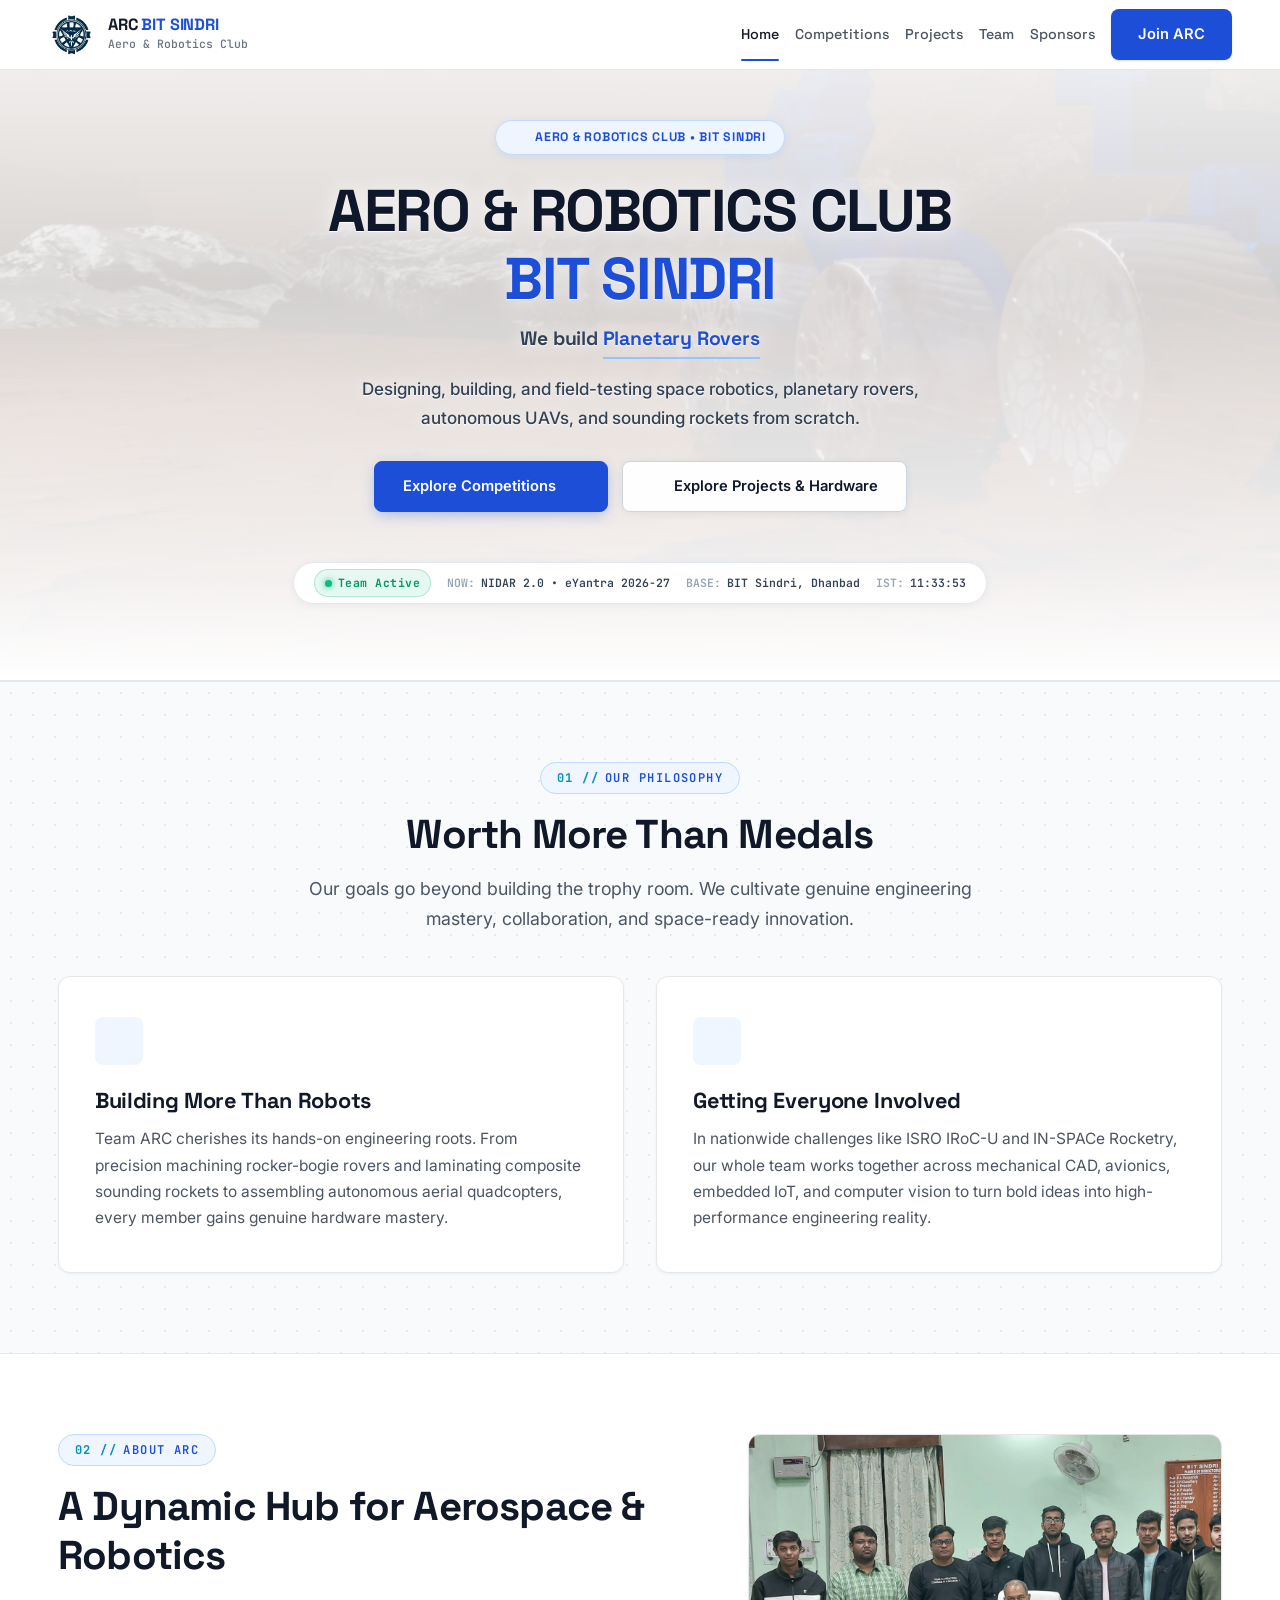
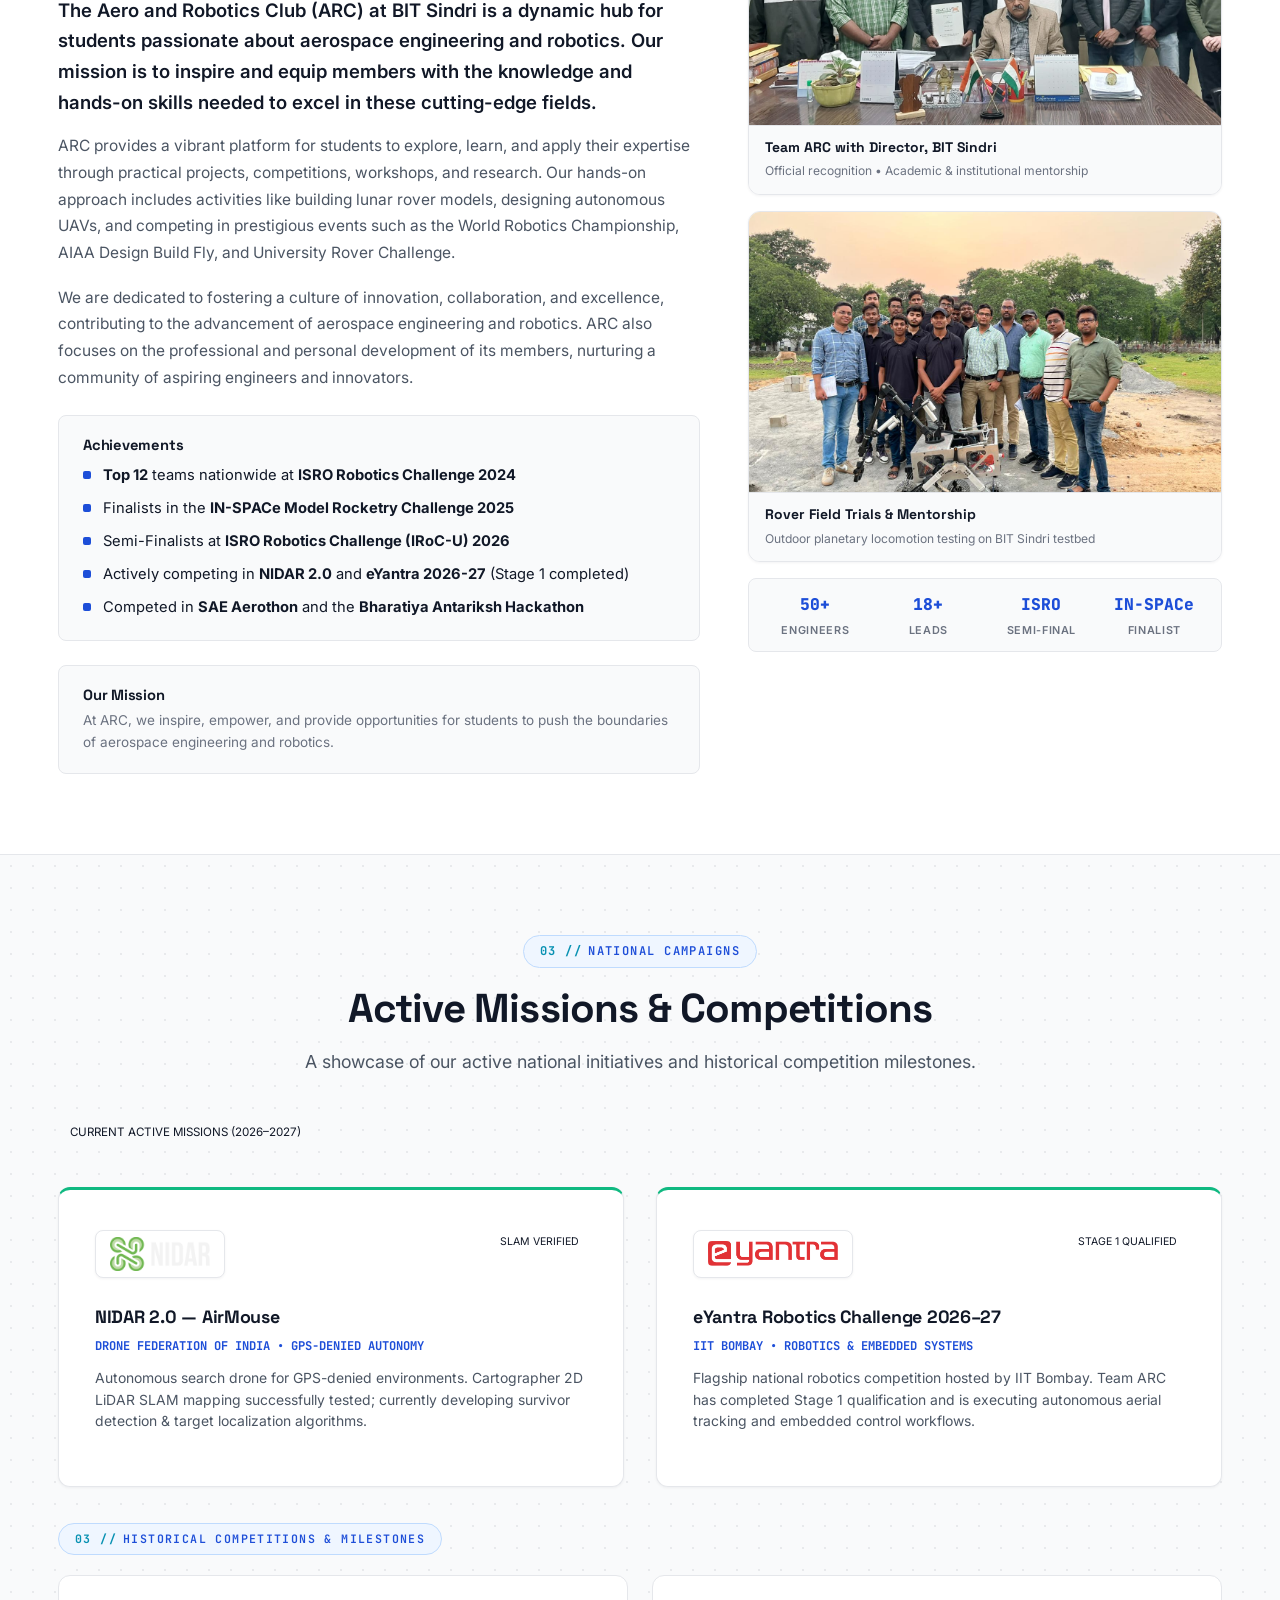
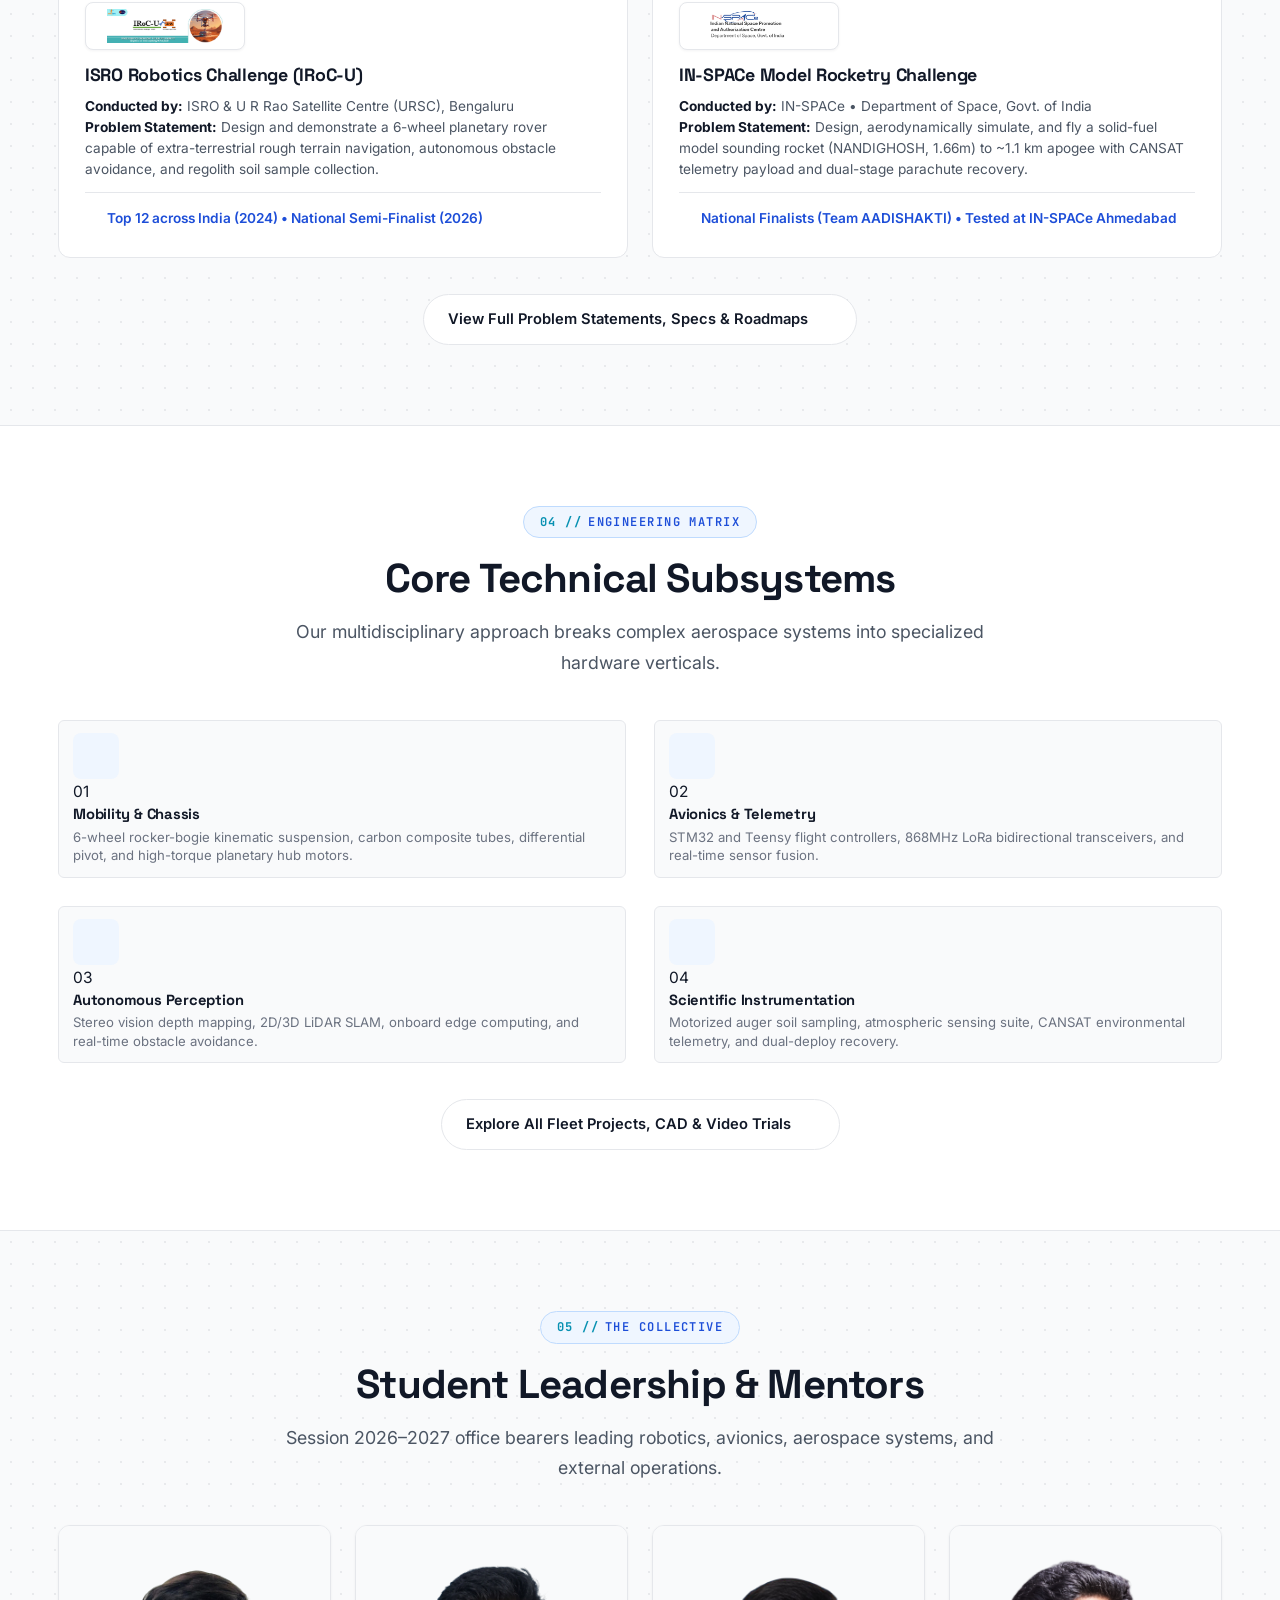
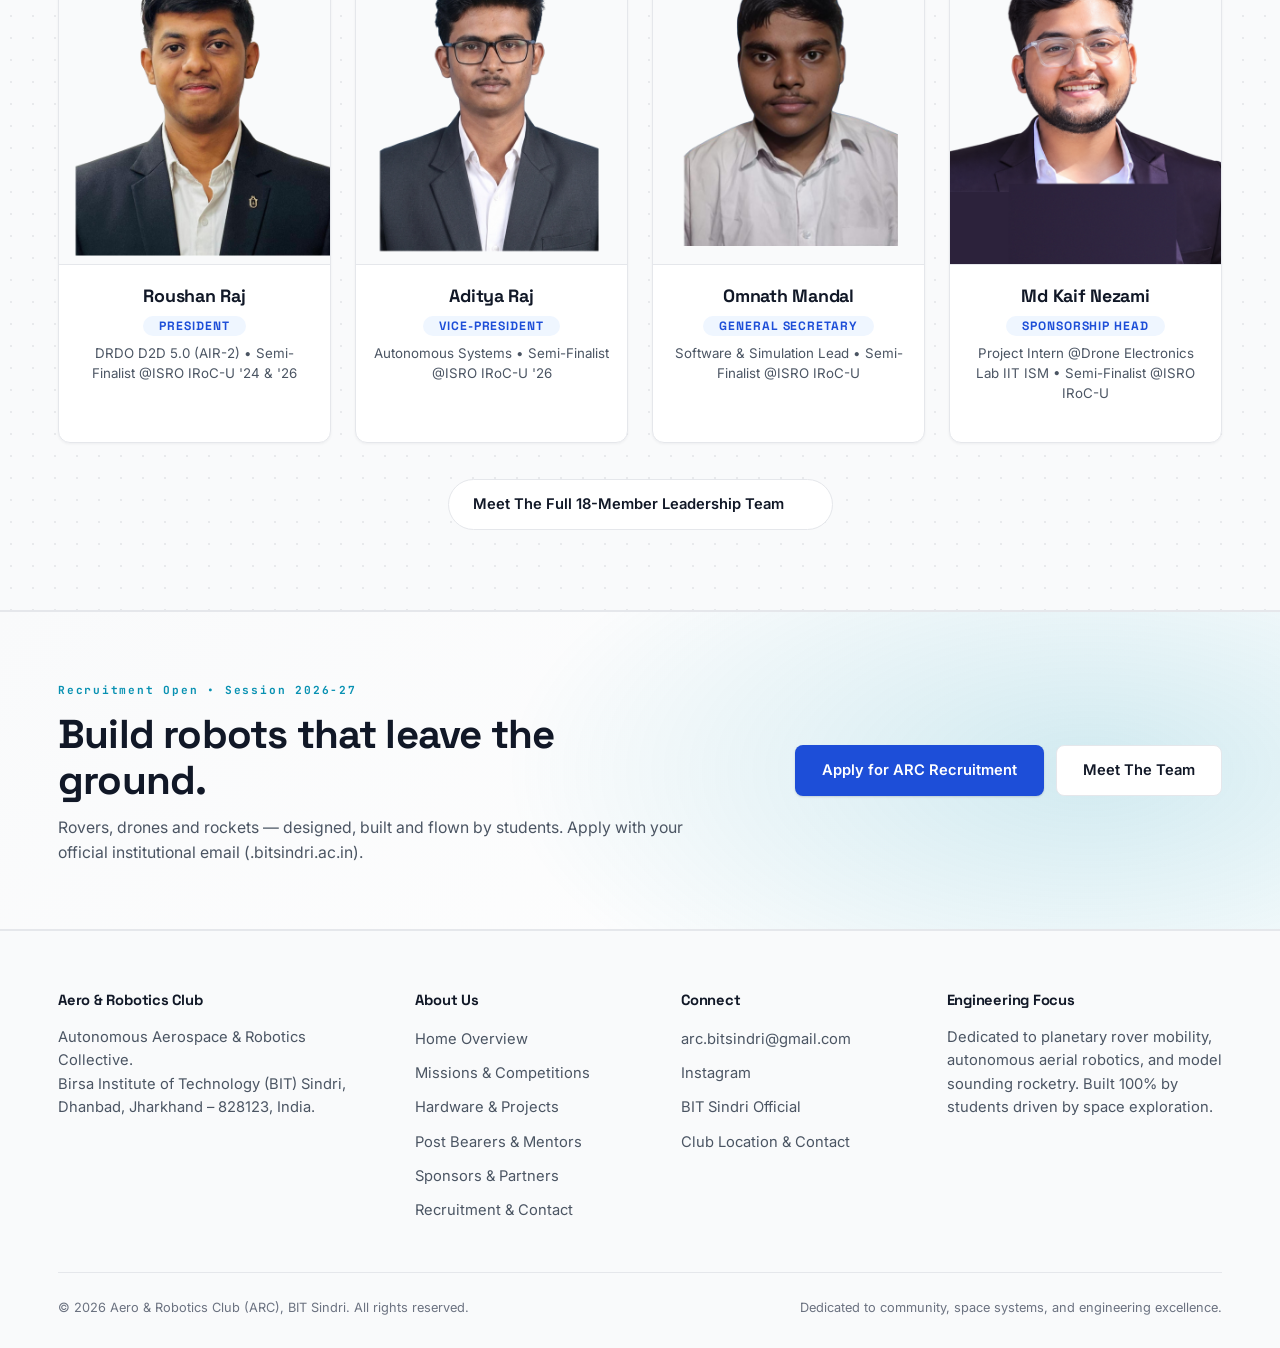
==== index.html @ 178fe857 "fix(theme): enforce clean light theme across all pages, remove dark mode switchers, and adapt hero v" ====
<!DOCTYPE html>
<html lang="en" data-theme="light">
<head>
  <meta charset="UTF-8">
  <meta name="viewport" content="width=device-width, initial-scale=1.0">
  <title>Aero &amp; Robotics Club | BIT Sindri</title>
  <meta name="description" content="Aero &amp; Robotics Club (ARC) is a student-driven engineering society at BIT Sindri dedicated to planetary robotics, aerospace systems, and autonomous flight.">

  <meta http-equiv="Cache-Control" content="no-cache, no-store, must-revalidate">
  <meta http-equiv="Pragma" content="no-cache">
  <meta http-equiv="Expires" content="0">

  <!-- Google Fonts -->
  <link rel="preconnect" href="https://fonts.googleapis.com">
  <link rel="preconnect" href="https://fonts.gstatic.com" crossorigin>
  <link href="https://fonts.googleapis.com/css2?family=Inter:wght@400;500;600;700&family=JetBrains+Mono:wght@500;700&family=Space+Grotesk:wght@500;600;700&display=swap" rel="stylesheet">

  <!-- Lucide Icons -->
  <script src="https://unpkg.com/lucide@0.468.0/dist/umd/lucide.min.js" defer></script>

  <!-- Master Stylesheet with cache bust -->
  <link rel="stylesheet" href="css/style.css?v=43">
</head>
<body>
  <!-- ======================================================================
       NAVBAR (Clean Single Logo Brand - aerorobotics.club style)
       ====================================================================== -->
  <nav class="navbar" id="navbar">
    <div class="container">
      <a href="index.html" class="brand-link">
        <img src="assets/images/arc_logo.png" alt="ARC Logo" class="brand-logo">
        <div class="brand-text">
          <span class="brand-name">ARC <span>BIT SINDRI</span></span>
          <span class="brand-tag">Aero &amp; Robotics Club</span>
        </div>
      </a>

      <div class="nav-right-actions">
        <div class="nav-links">
          <a href="index.html" class="nav-link active">Home</a>
          <a href="competitions.html" class="nav-link">Competitions</a>
          <a href="projects.html" class="nav-link">Projects</a>
          <a href="team.html" class="nav-link">Team</a>
          <a href="sponsors.html" class="nav-link">Sponsors</a>
          <a href="join.html" class="btn btn-primary btn-sm">Join ARC</a>
        </div>

        <button class="nav-toggle" aria-label="Toggle menu">
          <span></span>
          <span></span>
          <span></span>
        </button>
      </div>
    </div>
  </nav>
<header class="hero" id="home">
    <video class="hero-video" autoplay muted loop playsinline preload="metadata" poster="assets/videos/poster_iroc_sim.jpg" aria-hidden="true">
      <source src="assets/videos/iroc_2026_rover_sim.mp4" type="video/mp4">
    </video>
    <div class="container">
      <div class="hero-content">
        <div class="hero-pill">
          <i data-lucide="sparkles" style="width:13px;height:13px;"></i>
          Aero &amp; Robotics Club &bull; BIT Sindri
        </div>

        <h1 class="hero-title">
          AERO &amp; ROBOTICS CLUB <span class="hero-accent">BIT SINDRI</span>
        </h1>

        <div class="hero-rotator" aria-live="off">
          We build <span class="rotator-word" id="rotatorWord">Planetary Rovers</span>
        </div>

        <p class="hero-subtitle">
          Designing, building, and field-testing space robotics, planetary rovers, autonomous UAVs, and sounding rockets from scratch.
        </p>

        <div class="hero-actions">
          <a href="competitions.html" class="btn btn-primary">
            Explore Competitions
            <i data-lucide="arrow-right" style="width:15px;height:15px;"></i>
          </a>
          <a href="projects.html" class="btn btn-secondary">
            <i data-lucide="cpu" style="width:15px;height:15px;"></i>
            Explore Projects &amp; Hardware
          </a>
        </div>

        <!-- Live Mission Telemetry Bar (JPL / ISRO Ground Control style) -->
        <div class="telemetry-bar">
          <div class="telemetry-badge"><span class="pulse-dot"></span> Team Active</div>
          <div class="telemetry-item"><span class="t-key">NOW:</span> <span class="t-val">NIDAR 2.0 &bull; eYantra 2026-27</span></div>
          <div class="telemetry-item"><span class="t-key">BASE:</span> <span class="t-val">BIT Sindri, Dhanbad</span></div>
        </div>

      </div>
    </div>
  </header>

<section class="section section-alt" id="philosophy">
    <div class="container">
      <div class="section-header">
        <span class="section-pill">Our Philosophy</span>
        <h2 class="section-title">Worth More Than Medals</h2>
        <p class="section-desc">Our goals go beyond building the trophy room. We cultivate genuine engineering mastery, collaboration, and space-ready innovation.</p>
      </div>

      <div class="philosophy-grid">
        <div class="philosophy-card">
          <div class="philosophy-icon">
            <i data-lucide="wrench" style="width:22px;height:22px;"></i>
          </div>
          <h3>Building More Than Robots</h3>
          <p>
            Team ARC cherishes its hands-on engineering roots. From precision machining rocker-bogie rovers and laminating composite sounding rockets to assembling autonomous aerial quadcopters, every member gains genuine hardware mastery.
          </p>
        </div>

        <div class="philosophy-card">
          <div class="philosophy-icon">
            <i data-lucide="users" style="width:22px;height:22px;"></i>
          </div>
          <h3>Getting Everyone Involved</h3>
          <p>
            In nationwide challenges like ISRO IRoC-U and IN-SPACe Rocketry, our whole team works together across mechanical CAD, avionics, embedded IoT, and computer vision to turn bold ideas into high-performance engineering reality.
          </p>
        </div>
      </div>
    </div>
  </section>

  <!-- ======================================================================
       ABOUT SECTION
       ====================================================================== -->

<section class="section" id="about">
    <div class="container">
      <div class="about-grid">
        <div>
          <span class="section-pill">About ARC</span>
          <h2 class="section-title">A Dynamic Hub for Aerospace &amp; Robotics</h2>
          <p class="about-lead">
            The Aero and Robotics Club (ARC) at BIT Sindri is a dynamic hub for students passionate about aerospace engineering and robotics. Our mission is to inspire and equip members with the knowledge and hands-on skills needed to excel in these cutting-edge fields.
          </p>
          <p class="about-body">
            ARC provides a vibrant platform for students to explore, learn, and apply their expertise through practical projects, competitions, workshops, and research. Our hands-on approach includes activities like building lunar rover models, designing autonomous UAVs, and competing in prestigious events such as the World Robotics Championship, AIAA Design Build Fly, and University Rover Challenge.
          </p>
          <p class="about-body">
            We are dedicated to fostering a culture of innovation, collaboration, and excellence, contributing to the advancement of aerospace engineering and robotics. ARC also focuses on the professional and personal development of its members, nurturing a community of aspiring engineers and innovators.
          </p>

          <div class="about-meta-box">
            <h4>Achievements</h4>
            <ul class="ach-list">
              <li><strong>Top 12</strong> teams nationwide at <strong>ISRO Robotics Challenge 2024</strong></li>
              <li>Finalists in the <strong>IN-SPACe Model Rocketry Challenge 2025</strong></li>
              <li>Semi-Finalists at <strong>ISRO Robotics Challenge (IRoC-U) 2026</strong></li>
              <li>Actively competing in <strong>NIDAR 2.0</strong> and <strong>eYantra 2026-27</strong> (Stage 1 completed)</li>
              <li>Competed in <strong>SAE Aerothon</strong> and the <strong>Bharatiya Antariksh Hackathon</strong></li>
            </ul>
          </div>

          <div class="about-meta-box">
            <h4>Our Mission</h4>
            <p>At ARC, we inspire, empower, and provide opportunities for students to push the boundaries of aerospace engineering and robotics.</p>
          </div>
        </div>

        <div class="about-media-col">
          <div class="about-photo-card" data-lightbox data-src="assets/images/team_with_director.jpg" data-caption="Team ARC with Director, BIT Sindri">
            <img loading="lazy" decoding="async" src="assets/images/team_with_director.jpg" alt="Team ARC with Director, BIT Sindri">
            <div class="about-photo-caption">
              <span class="caption-title">Team ARC with Director, BIT Sindri</span>
              <span class="caption-sub">Official recognition &bull; Academic &amp; institutional mentorship</span>
            </div>
          </div>

          <div class="about-photo-card secondary-photo" data-lightbox data-src="assets/images/competitions/rover/rover_field_trial_mentors.jpg" data-caption="Rover Field Trials &amp; Mentorship at BIT Sindri">
            <img loading="lazy" decoding="async" src="assets/images/competitions/rover/rover_field_trial_mentors.jpg" alt="Team ARC Rover Field Trials with Mentors">
            <div class="about-photo-caption">
              <span class="caption-title">Rover Field Trials &amp; Mentorship</span>
              <span class="caption-sub">Outdoor planetary locomotion testing on BIT Sindri testbed</span>
            </div>
          </div>

          <div class="about-quick-stats">
            <div class="quick-stat-item">
              <strong>50+</strong>
              <span>Engineers</span>
            </div>
            <div class="quick-stat-item">
              <strong>18+</strong>
              <span>Leads</span>
            </div>
            <div class="quick-stat-item">
              <strong>ISRO</strong>
              <span>Semi-Final</span>
            </div>
            <div class="quick-stat-item">
              <strong>IN-SPACe</strong>
              <span>Finalist</span>
            </div>
          </div>
        </div>
      </div>
    </div>
  </section>

  <!-- ======================================================================
       THE COMPETITIONS DASHBOARD (Clean & Organized)
       ====================================================================== -->

  <!-- Active Missions & Competitions Preview Section -->
    <!-- Active Missions & Competitions Preview Section -->
  <section class="section section-alt" id="home-competitions">
    <div class="container">
      <div class="section-header">
        <span class="section-pill">National Campaigns</span>
        <h2 class="section-title">Active Missions &amp; Competitions</h2>
        <p class="section-desc">A showcase of our active national initiatives and historical competition milestones.</p>
      </div>

      <!-- 1. Current Active Missions (Only NIDAR 2.0 & eYantra) -->
      <div style="margin-bottom: 36px;">
        <div style="display:flex; align-items:center; gap:10px; margin-bottom:16px;">
          <span class="live-pill" style="font-size:0.75rem; padding:4px 12px;"><span class="live-dot"></span> CURRENT ACTIVE MISSIONS (2026&ndash;2027)</span>
        </div>
        <div class="philosophy-grid" style="grid-template-columns: repeat(auto-fit, minmax(320px, 1fr));">
          
          <!-- NIDAR 2.0 AirMouse -->
          <div class="philosophy-card" style="border-top: 3px solid #10b981;">
            <div style="display:flex; justify-content:space-between; align-items:flex-start; margin-bottom:14px;">
              <div class="mission-logo-badge">
                <img src="assets/images/logos/nidar.png" alt="NIDAR 2.0 Logo">
              </div>
              <span class="live-pill" style="font-size:0.68rem; padding:3px 8px;"><span class="live-dot"></span> SLAM VERIFIED</span>
            </div>
            <h4 style="margin-bottom:8px; font-size:1.15rem;">NIDAR 2.0 &mdash; AirMouse</h4>
            <div style="font-family:var(--font-mono); font-size:0.78rem; color:var(--primary); font-weight:700; margin-bottom:10px;">
              DRONE FEDERATION OF INDIA &bull; GPS-DENIED AUTONOMY
            </div>
            <p style="font-size:0.9rem; color:var(--text-secondary); line-height:1.55; margin-bottom:14px;">
              Autonomous search drone for GPS-denied environments. Cartographer 2D LiDAR SLAM mapping successfully tested; currently developing survivor detection &amp; target localization algorithms.
            </p>
          </div>

          <!-- eYantra 2026-27 -->
          <div class="philosophy-card" style="border-top: 3px solid #10b981;">
            <div style="display:flex; justify-content:space-between; align-items:flex-start; margin-bottom:14px;">
              <div class="mission-logo-badge">
                <img src="assets/images/logos/eyantra.png" alt="eYantra Logo">
              </div>
              <span class="live-pill" style="font-size:0.68rem; padding:3px 8px;"><span class="live-dot"></span> STAGE 1 QUALIFIED</span>
            </div>
            <h4 style="margin-bottom:8px; font-size:1.15rem;">eYantra Robotics Challenge 2026&ndash;27</h4>
            <div style="font-family:var(--font-mono); font-size:0.78rem; color:var(--primary); font-weight:700; margin-bottom:10px;">
              IIT BOMBAY &bull; ROBOTICS &amp; EMBEDDED SYSTEMS
            </div>
            <p style="font-size:0.9rem; color:var(--text-secondary); line-height:1.55; margin-bottom:14px;">
              Flagship national robotics competition hosted by IIT Bombay. Team ARC has completed Stage 1 qualification and is executing autonomous aerial tracking and embedded control workflows.
            </p>
          </div>

        </div>
      </div>

      <!-- 2. Past Competitions & Track Record Preview -->
      <div>
        <div style="display:flex; align-items:center; gap:10px; margin-bottom:16px;">
          <span class="section-pill" style="margin-bottom:0; font-size:0.75rem;">Historical Competitions &amp; Milestones</span>
        </div>
        <div class="past-comp-grid">
          
          <!-- ISRO IRoC-U -->
          <div class="past-comp-card">
            <div class="mission-logo-badge">
              <img src="assets/images/logos/isro.png" alt="ISRO Logo">
            </div>
            <h4 style="font-size:1.15rem; margin-bottom:10px;">ISRO Robotics Challenge (IRoC-U)</h4>
            <div class="past-comp-meta">
              <strong>Conducted by:</strong> ISRO &amp; U R Rao Satellite Centre (URSC), Bengaluru<br>
              <strong>Problem Statement:</strong> Design and demonstrate a 6-wheel planetary rover capable of extra-terrestrial rough terrain navigation, autonomous obstacle avoidance, and regolith soil sample collection.
            </div>
            <div class="past-comp-result">
              <i data-lucide="award" style="width:16px;height:16px;color:#eab308;"></i>
              <span>Top 12 across India (2024) &bull; National Semi-Finalist (2026)</span>
            </div>
          </div>

          <!-- IN-SPACe Rocketry -->
          <div class="past-comp-card">
            <div class="mission-logo-badge">
              <img src="assets/images/logos/inspace.png" alt="IN-SPACe Logo">
            </div>
            <h4 style="font-size:1.15rem; margin-bottom:10px;">IN-SPACe Model Rocketry Challenge</h4>
            <div class="past-comp-meta">
              <strong>Conducted by:</strong> IN-SPACe &bull; Department of Space, Govt. of India<br>
              <strong>Problem Statement:</strong> Design, aerodynamically simulate, and fly a solid-fuel model sounding rocket (NANDIGHOSH, 1.66m) to ~1.1 km apogee with CANSAT telemetry payload and dual-stage parachute recovery.
            </div>
            <div class="past-comp-result">
              <i data-lucide="award" style="width:16px;height:16px;color:#eab308;"></i>
              <span>National Finalists (Team AADISHAKTI) &bull; Tested at IN-SPACe Ahmedabad</span>
            </div>
          </div>

        </div>
      </div>

      <div class="home-section-cta" style="margin-top:36px;">
        <a href="competitions.html" class="btn-view-all">
          <span>View Full Problem Statements, Specs &amp; Roadmaps</span>
          <i data-lucide="arrow-right" style="width:16px;height:16px;"></i>
        </a>
      </div>
    </div>
  </section>

  <!-- Engineering Subsystems Preview -->
  <section class="section" id="home-subsystems">
    <div class="container">
      <div class="section-header">
        <span class="section-pill">Engineering Matrix</span>
        <h2 class="section-title">Core Technical Subsystems</h2>
        <p class="section-desc">Our multidisciplinary approach breaks complex aerospace systems into specialized hardware verticals.</p>
      </div>

      <div class="subsystems-grid">
        <div class="subsystem-card">
          <div class="subsystem-card-top">
            <div class="s-icon"><i data-lucide="layers"></i></div>
            <span class="s-number">01</span>
          </div>
          <h5>Mobility &amp; Chassis</h5>
          <p>6-wheel rocker-bogie kinematic suspension, carbon composite tubes, differential pivot, and high-torque planetary hub motors.</p>
        </div>

        <div class="subsystem-card">
          <div class="subsystem-card-top">
            <div class="s-icon"><i data-lucide="cpu"></i></div>
            <span class="s-number">02</span>
          </div>
          <h5>Avionics &amp; Telemetry</h5>
          <p>STM32 and Teensy flight controllers, 868MHz LoRa bidirectional transceivers, and real-time sensor fusion.</p>
        </div>

        <div class="subsystem-card">
          <div class="subsystem-card-top">
            <div class="s-icon"><i data-lucide="eye"></i></div>
            <span class="s-number">03</span>
          </div>
          <h5>Autonomous Perception</h5>
          <p>Stereo vision depth mapping, 2D/3D LiDAR SLAM, onboard edge computing, and real-time obstacle avoidance.</p>
        </div>

        <div class="subsystem-card">
          <div class="subsystem-card-top">
            <div class="s-icon"><i data-lucide="test-tube"></i></div>
            <span class="s-number">04</span>
          </div>
          <h5>Scientific Instrumentation</h5>
          <p>Motorized auger soil sampling, atmospheric sensing suite, CANSAT environmental telemetry, and dual-deploy recovery.</p>
        </div>
      </div>

      <div class="home-section-cta">
        <a href="projects.html" class="btn-view-all">
          <span>Explore All Fleet Projects, CAD &amp; Video Trials</span>
          <i data-lucide="arrow-right" style="width:16px;height:16px;"></i>
        </a>
      </div>
    </div>
  </section>

  <!-- Leadership & Team Teaser -->
  <section class="section section-alt" id="home-team">
    <div class="container">
      <div class="section-header">
        <span class="section-pill">The Collective</span>
        <h2 class="section-title">Student Leadership &amp; Mentors</h2>
        <p class="section-desc">Session 2026&ndash;2027 office bearers leading robotics, avionics, aerospace systems, and external operations.</p>
      </div>

      <div class="team-grid" style="grid-template-columns: repeat(auto-fit, minmax(220px, 1fr));">
        
        <!-- 1. Roushan Raj -->
        <div class="member-card">
          <div class="member-avatar">
            <img loading="lazy" decoding="async" src="assets/images/team/roushan_raj.png" alt="Roushan Raj">
          </div>
          <div class="member-name">Roushan Raj</div>
          <div class="member-role">President</div>
          <div class="member-role-detail">DRDO D2D 5.0 (AIR-2) &bull; Semi-Finalist @ISRO IRoC-U '24 &amp; '26</div>
        </div>

        <!-- 2. Aditya Raj -->
        <div class="member-card">
          <div class="member-avatar">
            <img loading="lazy" decoding="async" src="assets/images/team/aditya_raj.png" alt="Aditya Raj">
          </div>
          <div class="member-name">Aditya Raj</div>
          <div class="member-role">Vice-President</div>
          <div class="member-role-detail">Autonomous Systems &bull; Semi-Finalist @ISRO IRoC-U '26</div>
        </div>

        <!-- 3. Omnath Mandal -->
        <div class="member-card">
          <div class="member-avatar">
            <img loading="lazy" decoding="async" src="assets/images/team/omnath_mandal.png" alt="Omnath Mandal">
          </div>
          <div class="member-name">Omnath Mandal</div>
          <div class="member-role">General Secretary</div>
          <div class="member-role-detail">Software &amp; Simulation Lead &bull; Semi-Finalist @ISRO IRoC-U</div>
        </div>

        <!-- 4. Kaif Nezami -->
        <div class="member-card">
          <div class="member-avatar">
            <img loading="lazy" decoding="async" src="assets/images/team/kaif_nezami.png" alt="Md Kaif Nezami">
          </div>
          <div class="member-name">Md Kaif Nezami</div>
          <div class="member-role">Sponsorship Head</div>
          <div class="member-role-detail">Project Intern @Drone Electronics Lab IIT ISM &bull; Semi-Finalist @ISRO IRoC-U</div>
        </div>

      </div>

      <div class="home-section-cta">
        <a href="team.html" class="btn-view-all">
          <span>Meet The Full 18-Member Leadership Team</span>
          <i data-lucide="arrow-right" style="width:16px;height:16px;"></i>
        </a>
      </div>
    </div>
  </section>


  <section class="cta-band" id="join">
    <div class="container">
      <div class="cta-inner">
        <div class="cta-text">
          <span class="cta-kicker">Recruitment Open &bull; Session 2026-27</span>
          <h2>Build robots that leave the ground.</h2>
          <p>Rovers, drones and rockets &mdash; designed, built and flown by students. Apply with your official institutional email (.bitsindri.ac.in).</p>
        </div>
        <div class="cta-actions">
          <a href="join.html" class="btn btn-primary">Apply for ARC Recruitment</a>
          <a href="team.html" class="btn btn-secondary">Meet The Team</a>
        </div>
      </div>
    </div>
  </section>


<footer class="footer">
    <div class="container">
      <div class="footer-grid">
        <div class="footer-col">
          <h4>Aero &amp; Robotics Club</h4>
          <p>
            Autonomous Aerospace &amp; Robotics Collective.<br>
            Birsa Institute of Technology (BIT) Sindri,<br>
            Dhanbad, Jharkhand &ndash; 828123, India.
          </p>
        </div>

        <div class="footer-col">
          <h4>About Us</h4>
          <ul>
            <li><a href="index.html">Home Overview</a></li>
            <li><a href="competitions.html">Missions &amp; Competitions</a></li>
            <li><a href="projects.html">Hardware &amp; Projects</a></li>
            <li><a href="team.html">Post Bearers &amp; Mentors</a></li>
            <li><a href="sponsors.html">Sponsors &amp; Partners</a></li>
            <li><a href="join.html">Recruitment &amp; Contact</a></li>
          </ul>
        </div>

        <div class="footer-col">
          <h4>Connect</h4>
          <ul>
            <li><a href="mailto:arc.bitsindri@gmail.com">arc.bitsindri@gmail.com</a></li>
            <li><a href="https://www.instagram.com/arc.bitsindri" target="_blank" rel="noopener noreferrer">Instagram</a></li>
            <li><a href="https://bitsindri.ac.in" target="_blank" rel="noopener noreferrer">BIT Sindri Official</a></li>
            <li><a href="join.html#contact">Club Location &amp; Contact</a></li>
          </ul>
        </div>

        <div class="footer-col">
          <h4>Engineering Focus</h4>
          <p>
            Dedicated to planetary rover mobility, autonomous aerial robotics, and model sounding rocketry. Built 100% by students driven by space exploration.
          </p>
        </div>
      </div>

      <div class="footer-bottom">
        <div>&copy; 2026 Aero &amp; Robotics Club (ARC), BIT Sindri. All rights reserved.</div>
        <div>Dedicated to community, space systems, and engineering excellence.</div>
      </div>
    </div>
  </footer>

  <!-- Lightbox Modal -->
  <div class="modal-overlay" id="imageModal">
    <div class="modal-dialog">
      <button class="modal-close-btn" aria-label="Close">&times;</button>
      <div class="modal-media-box">
        <img loading="lazy" decoding="async" id="modalImage" src="" alt="Full Resolution View">
      </div>
      <div class="modal-caption-bar" id="modalCaption"></div>
    </div>
  </div>

  <!-- Master JavaScript -->
  <script src="js/main.js?v=13"></script>
  <script>
    function initIcons() {
      if (typeof lucide !== 'undefined' && typeof lucide.createIcons === 'function') {
        lucide.createIcons();
      }
    }
    initIcons();
    window.addEventListener('DOMContentLoaded', initIcons);
    window.addEventListener('load', initIcons);
  </script>
</body>
</html>
---- css/style.css ----
/* ==========================================================================
   AERO & ROBOTICS CLUB (ARC) - BIT SINDRI
   Clean, Minimal, Professional Light Theme Stylesheet
   (Inspired by aerorobotics.club)
   ========================================================================== */
:root{
  --bg-body: #ffffff;
  --bg-surface: #f9fafb;
  --bg-subtle: #f3f4f6;
  --bg-card: #ffffff;
  
  --border: #e5e7eb;
  --border-light: #f1f5f9;

  --text-main: #111827;
  --text-secondary: #4b5563;
  --text-muted: #6b7280;
  --text-white: #ffffff;

  --primary: #1d4ed8;
  --primary-hover: #1e40af;
  --primary-light: #eff6ff;
  --primary-border: #bfdbfe;

  --nav-bg: rgba(255, 255, 255, 0.96);
  --hero-bg: #ffffff;
  --footer-bg: #f9fafb;

  --font-heading: 'Montserrat', system-ui, -apple-system, sans-serif;
  --font-body: 'Inter', system-ui, -apple-system, sans-serif;

  --max-width: 1180px;
  --nav-height: 72px;
  --radius-sm: 6px;
  --radius-md: 10px;
  --radius-lg: 16px;
  --radius-full: 9999px;

  --shadow-sm: 0 1px 3px rgba(15, 23, 42, 0.05);
  --shadow-md: 0 4px 16px rgba(15, 23, 42, 0.06);
  --shadow-lg: 0 12px 32px rgba(15, 23, 42, 0.08);

  --transition: all 0.2s ease;
}
/* Base */
*, *::before, *::after{
  margin: 0;
  padding: 0;
  box-sizing: border-box;
}
html{
  scroll-behavior: smooth;
  scroll-padding-top: calc(var(--nav-height) + 20px);
}
body{
  font-family: var(--font-body);
  background: var(--bg-body);
  color: var(--text-main);
  line-height: 1.65;
  -webkit-font-smoothing: antialiased;
}
h1, h2, h3, h4, h5, h6{
  font-family: var(--font-heading);
  font-weight: 700;
  color: var(--text-main);
  line-height: 1.25;
  letter-spacing: -0.02em;
}
a{
  color: inherit;
  text-decoration: none;
  transition: var(--transition);
}
img{
  max-width: 100%;
  height: auto;
  display: block;
}
ul{ list-style: none; }
.container{
  width: 100%;
  max-width: var(--max-width);
  margin: 0 auto;
  padding: 0 28px;
}
.section{
  padding: 96px 0;
}
.section-alt{
  background: var(--bg-surface);
  border-top: 1px solid var(--border);
  border-bottom: 1px solid var(--border);
}
.section-header{
  margin-bottom: 52px;
  text-align: center;
}
.section-pill{
  display: inline-flex;
  align-items: center;
  gap: 6px;
  font-family: var(--font-heading);
  font-size: 0.75rem;
  font-weight: 700;
  letter-spacing: 0.08em;
  text-transform: uppercase;
  color: var(--primary);
  background: var(--primary-light);
  border: 1px solid var(--primary-border);
  padding: 5px 16px;
  border-radius: var(--radius-full);
  margin-bottom: 16px;
}
.section-title{
  font-family: var(--font-heading);
  font-size: clamp(2rem, 3.4vw, 2.6rem);
  font-weight: 800;
  letter-spacing: -0.025em;
  margin-bottom: 14px;
  color: var(--text-main);
  line-height: 1.22;
}
.section-desc{
  font-size: 1.05rem;
  color: var(--text-secondary);
  max-width: 660px;
  margin: 0 auto;
  line-height: 1.7;
}
/* Buttons */
.btn{
  display: inline-flex;
  align-items: center;
  justify-content: center;
  gap: 8px;
  padding: 10px 22px;
  font-family: var(--font-body);
  font-size: 0.875rem;
  font-weight: 600;
  border-radius: var(--radius-sm);
  cursor: pointer;
  transition: var(--transition);
  border: 1px solid transparent;
  white-space: nowrap;
}
.btn-primary{
  background: var(--primary);
  color: var(--text-white);
}
.btn-primary:hover{
  background: var(--primary-hover);
  transform: translateY(-1px);
}
.btn-secondary{
  background: var(--bg-card);
  color: var(--text-main);
  border-color: var(--border);
}
.btn-secondary:hover{
  background: var(--bg-subtle);
  border-color: #cbd5e1;
}
.btn-sm{
  padding: 6px 14px;
  font-size: 0.8rem;
}
/* ==========================================================================
   NAVBAR (Clean Single Logo Brand)
   ========================================================================== */
.navbar{
  position: fixed;
  top: 0;
  left: 0;
  width: 100%;
  height: var(--nav-height);
  background: var(--nav-bg);
  backdrop-filter: blur(12px);
  -webkit-backdrop-filter: blur(12px);
  border-bottom: 1px solid var(--border);
  z-index: 1000;
  display: flex;
  align-items: center;
  transition: background 0.3s ease, border-color 0.3s ease;
}
.navbar .container{
  display: flex;
  align-items: center;
  justify-content: space-between;
}
.brand-link{
  display: flex;
  align-items: center;
  gap: 12px;
  flex-shrink: 0;
  text-decoration: none;
}
.brand-logo{
  width: 44px;
  height: 44px;
  object-fit: contain;
  flex-shrink: 0;
}
.brand-text{
  display: flex;
  flex-direction: column;
  white-space: nowrap;
}
.brand-name{
  font-family: var(--font-heading);
  font-size: 1.05rem;
  font-weight: 800;
  color: var(--text-main);
  line-height: 1.1;
  letter-spacing: -0.01em;
  white-space: nowrap;
}
.brand-name span{
  color: var(--primary);
}
.brand-tag{
  font-size: 0.725rem;
  font-weight: 500;
  color: var(--text-muted);
  white-space: nowrap;
}
.nav-right-actions{
  display: flex;
  align-items: center;
  gap: 16px;
  flex-shrink: 0;
}
.nav-links{
  display: flex;
  align-items: center;
  gap: 20px;
}
.nav-link{
  font-size: 0.875rem;
  font-weight: 600;
  color: var(--text-secondary);
  padding: 6px 0;
  position: relative;
}
.nav-link:hover, .nav-link.active{
  color: var(--primary);
}
.nav-toggle{
  display: none;
  background: none;
  border: none;
  cursor: pointer;
  padding: 8px;
}
.nav-toggle span{
  display: block;
  width: 22px;
  height: 2px;
  background: var(--text-main);
  margin: 5px 0;
  border-radius: 2px;
}
/* ==========================================================================
   HERO SECTION (Clean, Minimal, No Clutter)
   ========================================================================== */
.hero{
  padding: 140px 0 84px;
  background: var(--hero-bg);
  border-bottom: 1px solid var(--border);
  text-align: center;
  transition: background 0.3s ease;
}
.hero-content{
  max-width: 820px;
  margin: 0 auto;
}
.hero-pill{
  display: inline-flex;
  align-items: center;
  gap: 8px;
  font-family: var(--font-heading);
  font-size: 0.8rem;
  font-weight: 700;
  letter-spacing: 0.06em;
  text-transform: uppercase;
  padding: 6px 18px;
  border-radius: var(--radius-full);
  background: var(--primary-light);
  color: var(--primary);
  border: 1px solid var(--primary-border);
  margin-bottom: 24px;
}
.hero-title{
  font-family: var(--font-heading);
  font-size: clamp(2.4rem, 5vw, 3.8rem);
  font-weight: 900;
  letter-spacing: -0.025em;
  text-transform: uppercase;
  margin-bottom: 20px;
  line-height: 1.15;
  color: var(--text-main);
}
.hero-title .hero-accent, .hero-title span{
  color: var(--primary);
  font-weight: 900;
}
.hero-subtitle{
  font-size: 1.15rem;
  color: var(--text-secondary);
  line-height: 1.75;
  margin-bottom: 32px;
  max-width: 660px;
  margin-left: auto;
  margin-right: auto;
}
.hero-actions{
  display: flex;
  justify-content: center;
  align-items: center;
  gap: 14px;
  flex-wrap: wrap;
}
/* Hero Impact Stats Ribbon */
.hero-stats-ribbon{
  display: grid;
  grid-template-columns: repeat(4, 1fr);
  gap: 20px;
  background: var(--bg-card);
  border: 1px solid var(--border);
  border-radius: var(--radius-lg);
  padding: 26px 28px;
  margin-top: 54px;
  box-shadow: 0 4px 20px rgba(15, 23, 42, 0.05);
  text-align: left;
}
.stat-item{
  padding: 4px 18px;
  border-right: 1px solid var(--border-light);
}
.stat-item:last-child{
  border-right: none;
}
.stat-number{
  font-family: var(--font-heading);
  font-size: clamp(1.35rem, 2vw, 1.8rem);
  font-weight: 800;
  color: var(--primary);
  line-height: 1.2;
  letter-spacing: -0.02em;
}
.stat-label{
  font-family: var(--font-heading);
  font-weight: 700;
  font-size: 0.85rem;
  color: var(--text-main);
  margin-top: 6px;
  letter-spacing: 0.02em;
}
.stat-sub{
  font-size: 0.775rem;
  color: var(--text-muted);
  margin-top: 3px;
  line-height: 1.45;
}
@media (max-width: 900px){
.hero-stats-ribbon{
    grid-template-columns: repeat(2, 1fr);
    gap: 20px;
  }
.stat-item:nth-child(2){
    border-right: none;
  }
}
@media (max-width: 550px){
.hero-stats-ribbon{
    grid-template-columns: 1fr;
  }
.stat-item{
    border-right: none;
    border-bottom: 1px solid var(--border-light);
    padding-bottom: 12px;
  }
.stat-item:last-child{
    border-bottom: none;
    padding-bottom: 0;
  }
}
/* Live Mission Telemetry Bar */
.telemetry-bar{
  display: flex;
  align-items: center;
  justify-content: center;
  gap: 20px;
  flex-wrap: wrap;
  margin-top: 24px;
  padding: 12px 24px;
  background: var(--bg-card);
  border: 1px solid var(--border);
  border-radius: var(--radius-full);
  font-family: 'SFMono-Regular', Consolas, 'Liberation Mono', Menlo, monospace;
  font-size: 0.775rem;
  box-shadow: var(--shadow-sm);
  transition: var(--transition);
}
.telemetry-badge{
  display: inline-flex;
  align-items: center;
  gap: 8px;
  color: #10b981;
  font-weight: 700;
  letter-spacing: 0.04em;
  background: rgba(16, 185, 129, 0.1);
  padding: 3px 10px;
  border-radius: var(--radius-full);
  border: 1px solid rgba(16, 185, 129, 0.25);
}
.pulse-dot{
  width: 7px;
  height: 7px;
  background: #10b981;
  border-radius: 50%;
  box-shadow: 0 0 8px #10b981;
  animation: pulse 1.8s infinite;
}
@keyframes pulse{
  0% { transform: scale(0.9); opacity: 0.7; }
  50% { transform: scale(1.3); opacity: 1; }
  100% { transform: scale(0.9); opacity: 0.7; }
}
.telemetry-item{
  color: var(--text-secondary);
  display: inline-flex;
  align-items: center;
  gap: 6px;
}
.telemetry-item .t-key{
  color: var(--text-muted);
  font-weight: 600;
}
.telemetry-item .t-val{
  color: var(--text-main);
  font-weight: 600;
}
/* ==========================================================================
   PHILOSOPHY / WORTH MORE THAN MEDALS (aerorobotics.club inspiration)
   ========================================================================== */
.philosophy-grid{
  display: grid;
  grid-template-columns: repeat(2, 1fr);
  gap: 32px;
  margin-top: 40px;
}
.philosophy-card{
  background: var(--bg-card);
  border: 1px solid var(--border);
  border-radius: var(--radius-lg);
  padding: 40px 36px;
  transition: var(--transition);
  box-shadow: var(--shadow-sm);
  display: flex;
  flex-direction: column;
}
.philosophy-card:hover{
  transform: translateY(-3px);
  box-shadow: var(--shadow-md);
  border-color: var(--primary-border);
}
.philosophy-icon{
  width: 48px;
  height: 48px;
  border-radius: var(--radius-md);
  background: var(--primary-light);
  color: var(--primary);
  display: flex;
  align-items: center;
  justify-content: center;
  margin-bottom: 22px;
}
.philosophy-card h3{
  font-family: var(--font-heading);
  font-size: 1.4rem;
  font-weight: 800;
  letter-spacing: -0.015em;
  margin-bottom: 12px;
  color: var(--text-main);
}
.philosophy-card p{
  color: var(--text-secondary);
  font-size: 0.975rem;
  line-height: 1.7;
}
@media (max-width: 768px){
.philosophy-grid{
    grid-template-columns: 1fr;
  }
}
/* ==========================================================================
   ABOUT SECTION
   ========================================================================== */
.about-grid{
  display: grid;
  grid-template-columns: 1.15fr 0.85fr;
  gap: 48px;
  align-items: start;
}
.about-lead{
  font-size: 1.125rem;
  font-weight: 600;
  color: var(--text-main);
  margin-bottom: 16px;
  line-height: 1.65;
}
.about-body{
  font-size: 0.975rem;
  color: var(--text-secondary);
  line-height: 1.72;
  margin-bottom: 18px;
}
.about-meta-box{
  background: var(--bg-surface);
  border: 1px solid var(--border);
  border-radius: var(--radius-md);
  padding: 20px 24px;
  margin-top: 24px;
}
.about-meta-box h4{
  font-family: var(--font-heading);
  font-size: 0.95rem;
  font-weight: 700;
  margin-bottom: 6px;
  color: var(--text-main);
}
.about-meta-box p{
  font-size: 0.875rem;
  color: var(--text-muted);
  line-height: 1.6;
}
/* Sticky media column that starts at the top and follows the scroll */
.about-media-col{
  position: sticky;
  top: calc(var(--nav-height) + 20px);
  display: flex;
  flex-direction: column;
  gap: 16px;
}
.about-photo-card{
  border-radius: var(--radius-lg);
  overflow: hidden;
  border: 1px solid var(--border);
  box-shadow: var(--shadow-sm);
  background: var(--bg-card);
  transition: transform 0.25s ease, border-color 0.25s ease, box-shadow 0.25s ease;
  cursor: pointer;
}
.about-photo-card:hover{
  transform: translateY(-3px);
  border-color: var(--primary-border);
  box-shadow: var(--shadow-md);
}
.about-photo-card img{
  width: 100%;
  height: 290px;
  object-fit: cover;
  object-position: center 25%;
  display: block;
  filter: none;
}
.about-photo-card.secondary-photo img{
  height: 280px;
  object-position: center 28%;
}
.about-photo-caption{
  padding: 10px 16px 12px;
  background: var(--bg-surface);
  border-top: 1px solid var(--border);
  display: flex;
  flex-direction: column;
  gap: 2px;
}
.about-photo-caption .caption-title{
  font-family: var(--font-heading);
  font-size: 0.9rem;
  font-weight: 700;
  color: var(--text-main);
}
.about-photo-caption .caption-sub{
  font-size: 0.78rem;
  color: var(--text-muted);
}
.about-quick-stats{
  display: grid;
  grid-template-columns: repeat(4, 1fr);
  gap: 8px;
  padding: 12px 14px;
  background: var(--bg-surface);
  border: 1px solid var(--border);
  border-radius: var(--radius-md);
  text-align: center;
}
.quick-stat-item{
  display: flex;
  flex-direction: column;
  gap: 2px;
}
.quick-stat-item strong{
  font-family: var(--font-mono);
  font-size: 1.05rem;
  font-weight: 800;
  color: var(--primary);
}
.quick-stat-item span{
  font-size: 0.7rem;
  text-transform: uppercase;
  letter-spacing: 0.06em;
  color: var(--text-muted);
  font-weight: 600;
}
@media (max-width: 1000px){
.about-media-col{
    position: static;
  }
}
/* ==========================================================================
   THE 2 COMPETITIONS DASHBOARD (Clean & Focused)
   ========================================================================== */
.comp-tabs-nav{
  display: flex;
  justify-content: center;
  gap: 12px;
  margin-bottom: 32px;
}
.comp-tab-btn{
  padding: 11px 24px;
  background: var(--bg-card);
  border: 2px solid var(--border);
  border-radius: var(--radius-full);
  font-family: var(--font-heading);
  font-size: 0.9rem;
  font-weight: 700;
  color: var(--text-secondary);
  cursor: pointer;
  transition: var(--transition);
  display: flex;
  align-items: center;
  gap: 8px;
}
.comp-tab-btn:hover{
  border-color: #94a3b8;
  color: var(--text-main);
}
.comp-tab-btn.active{
  background: var(--primary);
  color: #ffffff;
  border-color: var(--primary);
}
.comp-panel{
  display: none;
  background: var(--bg-card);
  border: 1px solid var(--border);
  border-radius: var(--radius-lg);
  box-shadow: var(--shadow-sm);
  overflow: hidden;
}
.comp-panel.active{
  display: block;
}
.comp-panel-header{
  padding: 28px 32px;
  background: var(--bg-surface);
  border-bottom: 1px solid var(--border);
  display: flex;
  justify-content: space-between;
  align-items: center;
  gap: 20px;
  flex-wrap: wrap;
}
.cph-title h3{
  font-size: 1.6rem;
  margin-top: 6px;
  margin-bottom: 4px;
}
.cph-title p{
  font-size: 0.9rem;
  color: var(--text-secondary);
}
.comp-status-badge{
  display: inline-flex;
  align-items: center;
  gap: 6px;
  font-size: 0.8rem;
  font-weight: 700;
  padding: 6px 14px;
  border-radius: var(--radius-full);
}
.comp-status-badge.rover{
  background: #f0fdf4;
  color: #15803d;
  border: 1px solid #bbf7d0;
}
.comp-status-badge.drone{
  background: #f5f3ff;
  color: #6d28d9;
  border: 1px solid #ddd6fe;
}
.comp-status-badge.rocket{
  background: #eff6ff;
  color: #1d4ed8;
  border: 1px solid #bfdbfe;
}
.comp-panel-body{
  padding: 32px;
}
.comp-grid-details{
  display: grid;
  grid-template-columns: 1.15fr 0.85fr;
  gap: 36px;
  margin-bottom: 36px;
}
.comp-block-label{
  font-size: 1rem;
  font-weight: 700;
  color: var(--text-main);
  margin-bottom: 8px;
  display: flex;
  align-items: center;
  gap: 8px;
}
.comp-block-label span.bar{
  width: 4px;
  height: 16px;
  background: var(--primary);
  border-radius: 2px;
}
.comp-desc-text{
  font-size: 0.925rem;
  color: var(--text-secondary);
  line-height: 1.65;
  margin-bottom: 20px;
}
.subsystem-list{
  display: grid;
  grid-template-columns: 1fr 1fr;
  gap: 12px;
}
.subsystem-card{
  background: var(--bg-surface);
  border: 1px solid var(--border);
  border-radius: var(--radius-sm);
  padding: 12px 14px;
}
.subsystem-card h5{
  font-size: 0.85rem;
  margin-bottom: 4px;
}
.subsystem-card p{
  font-size: 0.775rem;
  color: var(--text-muted);
  line-height: 1.4;
}
/* Lunar Model Highlight Card */
.lunar-model-callout{
  background: var(--bg-surface);
  border: 1px solid var(--border);
  border-radius: var(--radius-md);
  padding: 22px;
  margin-top: 24px;
  display: grid;
  grid-template-columns: 1.2fr 0.8fr;
  gap: 20px;
  align-items: center;
}
.lunar-model-callout h4{
  font-size: 1.05rem;
  margin-bottom: 6px;
}
.lunar-model-callout p{
  font-size: 0.85rem;
  color: var(--text-secondary);
  line-height: 1.55;
  margin-bottom: 12px;
}
.lunar-model-thumb{
  border-radius: var(--radius-sm);
  overflow: hidden;
  border: 1px solid var(--border);
  background: #ffffff;
  padding: 8px;
  cursor: pointer;
  text-align: center;
}
.lunar-model-thumb img{
  width: 100%;
  max-height: 160px;
  object-fit: contain;
}
/* Competition Photos Grid */
.comp-gallery-section{
  border-top: 1px solid var(--border);
  padding-top: 28px;
}
.comp-photos-grid{
  display: grid;
  grid-template-columns: repeat(3, 1fr);
  gap: 16px;
  margin-top: 14px;
}
.comp-photo-item{
  border-radius: var(--radius-md);
  overflow: hidden;
  border: 1px solid var(--border);
  background: var(--bg-surface);
  position: relative;
  aspect-ratio: 4/3;
  cursor: pointer;
  transition: var(--transition);
}
.comp-photo-item:hover{
  transform: translateY(-2px);
  box-shadow: var(--shadow-sm);
}
.comp-photo-item img{
  width: 100%;
  height: 100%;
  object-fit: cover;
}
.comp-photo-caption{
  position: absolute;
  bottom: 0;
  left: 0;
  right: 0;
  padding: 12px 10px 6px;
  background: linear-gradient(0deg, rgba(15, 23, 42, 0.85) 0%, transparent 100%);
  color: #ffffff;
  font-size: 0.75rem;
  font-weight: 600;
}
/* ==========================================================================
   VIDEO SHOWCASE (Engineering In Motion)
   ========================================================================== */
.video-grid{
  display: grid;
  grid-template-columns: repeat(2, 1fr);
  gap: 32px;
  margin-top: 40px;
}
.video-card{
  background: var(--bg-card);
  border: 1px solid var(--border);
  border-radius: var(--radius-lg);
  overflow: hidden;
  box-shadow: var(--shadow-sm);
  transition: var(--transition);
  display: flex;
  flex-direction: column;
}
.video-card:hover{
  transform: translateY(-4px);
  box-shadow: var(--shadow-md);
  border-color: var(--primary-border);
}
.video-wrapper{
  position: relative;
  width: 100%;
  aspect-ratio: 16 / 9;
  background: #0f172a;
}
.video-wrapper video{
  width: 100%;
  height: 100%;
  object-fit: cover;
  display: block;
}
.video-card-body, .video-info{
  padding: 26px 28px;
  display: flex;
  flex-direction: column;
  flex-grow: 1;
}
.video-tag{
  display: inline-block;
  font-family: var(--font-heading);
  font-size: 0.72rem;
  font-weight: 700;
  text-transform: uppercase;
  letter-spacing: 0.08em;
  color: var(--primary);
  margin-bottom: 10px;
}
.video-card-body h4, .video-info h4{
  font-family: var(--font-heading);
  font-size: 1.2rem;
  font-weight: 700;
  letter-spacing: -0.015em;
  color: var(--text-main);
  margin-bottom: 10px;
  line-height: 1.35;
}
.video-card-body p, .video-info p{
  font-size: 0.925rem;
  color: var(--text-secondary);
  line-height: 1.68;
}
@media (max-width: 768px){
.video-grid{
    grid-template-columns: 1fr;
  }
}
/* ==========================================================================
   POST BEARERS (Clean Cards)
   ========================================================================== */
.team-filter{
  display: flex;
  justify-content: center;
  gap: 8px;
  margin-bottom: 30px;
  flex-wrap: wrap;
}
.team-filter-btn{
  padding: 7px 16px;
  background: var(--bg-card);
  border: 1px solid var(--border);
  border-radius: var(--radius-full);
  font-size: 0.8rem;
  font-weight: 600;
  color: var(--text-secondary);
  cursor: pointer;
  transition: var(--transition);
}
.team-filter-btn.active, .team-filter-btn:hover{
  background: var(--primary);
  color: #ffffff;
  border-color: var(--primary);
}
.team-grid{
  display: grid;
  grid-template-columns: repeat(4, 1fr);
  gap: 22px;
}
.member-card{
  background: var(--bg-card);
  border: 1px solid var(--border);
  border-radius: var(--radius-lg);
  padding: 24px 20px;
  text-align: center;
  display: flex;
  flex-direction: column;
  align-items: center;
  transition: var(--transition);
  box-shadow: var(--shadow-sm);
}
.member-card:hover{
  transform: translateY(-3px);
  border-color: var(--primary-border);
  box-shadow: var(--shadow-md);
}
.member-avatar{
  width: 90px;
  height: 90px;
  border-radius: 50%;
  border: 2px solid var(--border-light);
  overflow: hidden;
  margin-bottom: 14px;
  background: var(--bg-surface);
}
.member-avatar img{
  width: 100%;
  height: 100%;
  object-fit: cover;
}
.member-name{
  font-family: var(--font-heading);
  font-size: 1.05rem;
  font-weight: 700;
  letter-spacing: -0.015em;
  color: var(--text-main);
  margin-bottom: 4px;
}
.member-role{
  font-family: var(--font-heading);
  font-size: 0.725rem;
  font-weight: 700;
  text-transform: uppercase;
  letter-spacing: 0.05em;
  color: var(--primary);
  background: var(--primary-light);
  padding: 3px 10px;
  border-radius: var(--radius-full);
  margin-bottom: 12px;
}
.member-role-detail{
  font-size: 0.775rem;
  color: var(--text-secondary);
  line-height: 1.45;
  margin-bottom: 12px;
  flex-grow: 1;
}
.member-btn{
  display: inline-flex;
  align-items: center;
  gap: 6px;
  padding: 5px 12px;
  font-size: 0.75rem;
  font-weight: 600;
  color: #0077b5;
  background: #f0f7fb;
  border: 1px solid #cbe4f4;
  border-radius: var(--radius-full);
}
.member-btn:hover{
  background: #0077b5;
  color: #ffffff;
}
/* ==========================================================================
   CONTACT SECTION
   ========================================================================== */
.contact-layout{
  display: grid;
  grid-template-columns: 1fr 1fr;
  gap: 40px;
}
.contact-info h3{
  font-size: 1.4rem;
  margin-bottom: 10px;
}
.contact-info p{
  color: var(--text-secondary);
  font-size: 0.925rem;
  line-height: 1.65;
  margin-bottom: 20px;
}
.contact-items{
  display: flex;
  flex-direction: column;
  gap: 12px;
}
.contact-item{
  display: flex;
  align-items: center;
  gap: 12px;
  font-size: 0.875rem;
  color: var(--text-secondary);
}
.contact-item i{
  color: var(--primary);
}
.contact-form{
  background: var(--bg-card);
  border: 1px solid var(--border);
  border-radius: var(--radius-md);
  padding: 24px;
}
.form-group{
  margin-bottom: 12px;
}
.form-group label{
  display: block;
  font-size: 0.8rem;
  font-weight: 600;
  color: var(--text-secondary);
  margin-bottom: 4px;
}
.form-group input, .form-group select, .form-group textarea{
  width: 100%;
  padding: 9px 12px;
  font-family: var(--font-body);
  font-size: 0.875rem;
  border: 1px solid var(--border);
  border-radius: var(--radius-sm);
  outline: none;
  background: var(--bg-surface);
}
.form-group input:focus, .form-group select:focus, .form-group textarea:focus{
  border-color: var(--primary);
  background: #ffffff;
}
.form-group textarea{
  resize: vertical;
  min-height: 80px;
}
/* ==========================================================================
   FOOTER (aerorobotics.club style)
   ========================================================================== */
.footer{
  background: var(--bg-surface);
  border-top: 1px solid var(--border);
  padding: 60px 0 30px;
}
.footer-grid{
  display: grid;
  grid-template-columns: 1.4fr 1fr 1fr 1.2fr;
  gap: 36px;
  margin-bottom: 40px;
}
.footer-col h4{
  font-size: 0.95rem;
  font-weight: 700;
  margin-bottom: 16px;
  color: var(--text-main);
}
.footer-col p{
  font-size: 0.875rem;
  color: var(--text-secondary);
  line-height: 1.6;
}
.footer-col ul li{
  margin-bottom: 8px;
}
.footer-col ul li a{
  font-size: 0.875rem;
  color: var(--text-secondary);
  transition: var(--transition);
}
.footer-col ul li a:hover{
  color: var(--primary);
}
.footer-bottom{
  display: flex;
  justify-content: space-between;
  align-items: center;
  border-top: 1px solid var(--border);
  padding-top: 24px;
  font-size: 0.825rem;
  color: var(--text-muted);
  flex-wrap: wrap;
  gap: 12px;
}
@media (max-width: 900px){
.footer-grid{
    grid-template-columns: 1fr 1fr;
  }
}
@media (max-width: 500px){
.footer-grid{
    grid-template-columns: 1fr;
  }
}
.footer-socials a:hover{
  color: var(--primary);
}
/* Modal */
.modal-overlay{
  display: none;
  position: fixed;
  inset: 0;
  background: rgba(15, 23, 42, 0.85);
  backdrop-filter: blur(6px);
  z-index: 2000;
  align-items: center;
  justify-content: center;
  padding: 20px;
}
.modal-overlay.active{
  display: flex;
}
.modal-dialog{
  background: #ffffff;
  border-radius: var(--radius-md);
  max-width: 860px;
  width: 100%;
  overflow: hidden;
  position: relative;
}
.modal-close-btn{
  position: absolute;
  top: 10px;
  right: 10px;
  width: 32px;
  height: 32px;
  border-radius: 50%;
  background: rgba(0, 0, 0, 0.6);
  color: #ffffff;
  border: none;
  cursor: pointer;
  display: flex;
  align-items: center;
  justify-content: center;
}
.modal-media-box{
  width: 100%;
  background: #000000;
  display: flex;
  align-items: center;
  justify-content: center;
}
.modal-media-box img{
  max-height: 75vh;
  object-fit: contain;
}
.modal-caption-bar{
  padding: 12px 16px;
  font-size: 0.875rem;
  font-weight: 600;
  color: var(--text-main);
  border-top: 1px solid var(--border);
}
/* ==========================================================================
   ENGINEERING SUBSYSTEMS (Inside The Machine)
   ========================================================================== */
.subsystems-grid{
  display: grid;
  grid-template-columns: repeat(2, 1fr);
  gap: 28px;
}
.subsystem-box{
  background: var(--bg-card);
  border: 1px solid var(--border);
  border-radius: var(--radius-lg);
  padding: 36px 32px;
  box-shadow: var(--shadow-sm);
  transition: var(--transition);
  display: flex;
  flex-direction: column;
}
.subsystem-box:hover{
  transform: translateY(-4px);
  box-shadow: var(--shadow-md);
  border-color: var(--primary-border);
}
.subsystem-box-header{
  display: flex;
  align-items: center;
  gap: 14px;
  margin-bottom: 20px;
}
.s-icon{
  width: 46px;
  height: 46px;
  border-radius: var(--radius-md);
  background: var(--primary-light);
  color: var(--primary);
  display: flex;
  align-items: center;
  justify-content: center;
  flex-shrink: 0;
}
.s-icon i{
  width: 22px;
  height: 22px;
}
.s-tag{
  font-family: var(--font-heading);
  font-size: 0.8rem;
  font-weight: 700;
  text-transform: uppercase;
  letter-spacing: 0.06em;
  color: var(--primary);
}
.subsystem-box h4{
  font-family: var(--font-heading);
  font-size: 1.3rem;
  font-weight: 800;
  color: var(--text-main);
  margin-bottom: 12px;
  line-height: 1.3;
}
.subsystem-box p{
  color: var(--text-secondary);
  font-size: 0.95rem;
  line-height: 1.7;
  margin-bottom: 20px;
  flex-grow: 1;
}
.s-feature-list{
  display: flex;
  flex-direction: column;
  gap: 8px;
  padding-top: 16px;
  border-top: 1px solid var(--border-light);
}
.s-feature-list li{
  display: flex;
  align-items: center;
  gap: 10px;
  font-size: 0.875rem;
  font-weight: 600;
  color: var(--text-main);
}
.s-feature-list li i{
  width: 16px;
  height: 16px;
  color: #10b981;
  flex-shrink: 0;
}
/* ==========================================================================
   R&D FACILITIES & PROTOTYPING BAY
   ========================================================================== */
/* ==========================================================================
   FLEET SPECIFICATIONS MATRIX
   ========================================================================== */
.spec-table-container{
  overflow-x: auto;
  background: var(--bg-card);
  border: 1px solid var(--border);
  border-radius: var(--radius-lg);
  box-shadow: var(--shadow-sm);
}
.spec-table{
  width: 100%;
  border-collapse: collapse;
  text-align: left;
  font-size: 0.925rem;
}
.spec-table th{
  background: var(--bg-surface);
  color: var(--text-main);
  font-family: var(--font-heading);
  font-weight: 800;
  font-size: 0.85rem;
  text-transform: uppercase;
  letter-spacing: 0.04em;
  padding: 18px 24px;
  border-bottom: 2px solid var(--border);
}
.spec-table td{
  padding: 16px 24px;
  border-bottom: 1px solid var(--border-light);
  color: var(--text-secondary);
}
.spec-table tbody tr:last-child td{
  border-bottom: none;
}
.spec-table tbody tr:hover td{
  background: var(--bg-surface);
}
.spec-highlight{
  display: inline-block;
  font-family: var(--font-heading);
  font-size: 0.75rem;
  font-weight: 700;
  padding: 3px 10px;
  border-radius: var(--radius-full);
}
.spec-highlight.green{
  background: #f0fdf4;
  color: #15803d;
  border: 1px solid #bbf7d0;
}
.spec-highlight.purple{
  background: #f5f3ff;
  color: #6d28d9;
  border: 1px solid #ddd6fe;
}
.spec-highlight.blue{
  background: #eff6ff;
  color: #1d4ed8;
  border: 1px solid #bfdbfe;
}
/* ==========================================================================
   MISSION ODYSSEY TIMELINE (Roadmap)
   ========================================================================== */
.timeline-stepper{
  display: grid;
  grid-template-columns: repeat(auto-fit, minmax(210px, 1fr));
  gap: 20px;
}
.step-card{
  background: var(--bg-card);
  border: 1px solid var(--border);
  border-radius: var(--radius-lg);
  padding: 30px 24px;
  box-shadow: var(--shadow-sm);
  position: relative;
  transition: var(--transition);
  display: flex;
  flex-direction: column;
}
.step-card:hover{
  transform: translateY(-4px);
  box-shadow: var(--shadow-md);
  border-color: var(--primary-border);
}
.step-card.step-future{
  border-style: dashed;
  border-color: var(--primary);
  background: var(--primary-light);
}
.step-year{
  font-family: var(--font-heading);
  font-size: 2rem;
  font-weight: 900;
  color: var(--primary);
  line-height: 1;
  margin-bottom: 8px;
}
.step-badge{
  display: inline-block;
  align-self: flex-start;
  font-family: var(--font-heading);
  font-size: 0.725rem;
  font-weight: 700;
  text-transform: uppercase;
  letter-spacing: 0.05em;
  color: var(--text-main);
  background: var(--bg-surface);
  border: 1px solid var(--border);
  padding: 3px 10px;
  border-radius: var(--radius-full);
  margin-bottom: 14px;
}
.step-card h4{
  font-family: var(--font-heading);
  font-size: 1.15rem;
  font-weight: 800;
  color: var(--text-main);
  margin-bottom: 8px;
}
.step-card p{
  font-size: 0.875rem;
  color: var(--text-secondary);
  line-height: 1.6;
}
/* Responsive */
@media (max-width: 1000px){
.subsystems-grid{ grid-template-columns: 1fr; }
.timeline-stepper{ grid-template-columns: repeat(2, 1fr); }
.team-grid{ grid-template-columns: repeat(3, 1fr); }
.comp-photos-grid{ grid-template-columns: repeat(2, 1fr); }
.about-grid, .comp-grid-details, .lunar-model-callout, .contact-layout{
    grid-template-columns: 1fr;
  }
}
@media (max-width: 550px){
.timeline-stepper{ grid-template-columns: 1fr; }
}
@media (max-width: 1040px){
.nav-links{
    display: none;
    position: fixed;
    top: var(--nav-height);
    left: 0;
    right: 0;
    background: var(--bg-card);
    border-bottom: 1px solid var(--border);
    flex-direction: column;
    padding: 18px 24px;
    gap: 14px;
    box-shadow: var(--shadow-md);
  }
.nav-links.active{ display: flex; }
.nav-toggle{ display: block; }
.team-grid{ grid-template-columns: repeat(2, 1fr); }
.subsystem-list{ grid-template-columns: 1fr; }
.comp-panel-body{ padding: 20px; }
.comp-panel-header{ padding: 20px; }
}
@media (max-width: 480px){
.team-grid{ grid-template-columns: repeat(2, 1fr); }
.comp-photos-grid{ grid-template-columns: 1fr; }
}
/* ==========================================================================
   v12 UI ENHANCEMENTS (system theme, hero network, ticker, reveal, spotlight)
   ========================================================================== */
:root{ --spot: rgba(29, 78, 216, 0.10); color-scheme: light; }
/* Hero */
.hero{ position: relative; overflow: hidden; }
.hero .container{ position: relative; z-index: 2; }
.hero-canvas{ position: absolute; inset: 0; width: 100%; height: 100%; z-index: 0; pointer-events: none; }
.hero-grid{
  display: none !important;
}
.hud{ position: absolute; width: 26px; height: 26px; z-index: 1; pointer-events: none; opacity: 0.55; border: 0 solid var(--primary); }
.hud-tl{ top: 92px; left: 28px; border-top-width: 2px; border-left-width: 2px; }
.hud-tr{ top: 92px; right: 28px; border-top-width: 2px; border-right-width: 2px; }
.hud-bl{ bottom: 24px; left: 28px; border-bottom-width: 2px; border-left-width: 2px; }
.hud-br{ bottom: 24px; right: 28px; border-bottom-width: 2px; border-right-width: 2px; }
.hero-rotator{
  font-family: var(--font-heading); font-weight: 600; font-size: 1.15rem;
  color: var(--text-secondary); margin: -6px 0 18px; letter-spacing: 0.02em;
}
.rotator-word{
  display: inline-block; color: var(--primary); font-weight: 700;
  transition: opacity 0.35s ease, transform 0.35s ease;
}
.rotator-word.swap{ opacity: 0; transform: translateY(8px); }
/* Ticker */
.marquee{
  overflow: hidden; background: var(--bg-surface); border-bottom: 1px solid var(--border);
  padding: 14px 0; -webkit-mask-image: linear-gradient(90deg, transparent, #000 8%, #000 92%, transparent);
  mask-image: linear-gradient(90deg, transparent, #000 8%, #000 92%, transparent);
}
.marquee-track{ display: flex; width: max-content; animation: arcScroll 45s linear infinite; }
.marquee:hover .marquee-track{ animation-play-state: paused; }
.marquee-item{
  display: inline-flex; align-items: center; gap: 10px; padding: 0 26px; white-space: nowrap;
  font-family: var(--font-heading); font-size: 0.78rem; font-weight: 600;
  letter-spacing: 0.12em; text-transform: uppercase; color: var(--text-muted);
}
.marquee-item i{ width: 6px; height: 6px; border-radius: 50%; background: var(--primary); display: inline-block; }
@keyframes arcScroll{ to { transform: translateX(-50%); } }
/* Scroll reveal */
.reveal{ opacity: 0; transform: translateY(26px); transition: opacity 0.65s ease, transform 0.65s ease; }
.reveal.in{ opacity: 1; transform: none; }
/* Card hover: lift + cursor spotlight */
.subsystem-card, .facility-card, .philosophy-card, .step-card, .video-card, .member-card{
  position: relative; transition: transform 0.25s ease, box-shadow 0.25s ease, border-color 0.25s ease, background-color 0.25s ease;
}
.subsystem-card:hover, .facility-card:hover, .philosophy-card:hover, .step-card:hover, .video-card:hover, .member-card:hover{
  transform: translateY(-4px); box-shadow: var(--shadow-lg); border-color: var(--primary-border);
  background-image: radial-gradient(380px circle at var(--mx, 50%) var(--my, 50%), var(--spot), transparent 65%);
}
/* Progress bar + back to top */
.scroll-progress{
  position: fixed; top: 0; left: 0; width: 100%; height: 3px; z-index: 2000;
  transform-origin: 0 50%; transform: scaleX(0); pointer-events: none;
  background: linear-gradient(90deg, var(--primary), #22d3ee);
}
.back-to-top{
  position: fixed; right: 22px; bottom: 22px; z-index: 1500; width: 42px; height: 42px;
  display: flex; align-items: center; justify-content: center; border-radius: 50%; cursor: pointer;
  background: var(--primary); color: #fff; border: none; box-shadow: var(--shadow-lg);
  opacity: 0; transform: translateY(12px); pointer-events: none; transition: opacity 0.25s ease, transform 0.25s ease, background 0.2s ease;
}
.back-to-top.show{ opacity: 1; transform: none; pointer-events: auto; }
.back-to-top:hover{ background: var(--primary-hover); }
@media (max-width: 768px){
.hud{ display: none; }
.hero-rotator{ font-size: 1rem; }
}
@media (prefers-reduced-motion: reduce){
.marquee-track{ animation: none; }
.reveal{ opacity: 1; transform: none; transition: none; }
}
/* ==========================================================================
   v13 RESPONSIVE FIXES (phones / tablets)
   ========================================================================== */
html{ -webkit-text-size-adjust: 100%; }
body{ overflow-x: clip; }
img, video, iframe, canvas{ max-width: 100%; }
@media (max-width: 1040px){
.navbar .container{ gap: 10px; }
.brand-link{ min-width: 0; flex-shrink: 1; }
.nav-right-actions{ gap: 8px; flex-shrink: 0; }
}
@media (max-width: 600px){
:root{ --nav-height: 64px; }
.brand-logo{ width: 36px; height: 36px; }
.brand-link{ gap: 8px; }
.brand-name{ font-size: 0.92rem; }
.brand-tag{ display: none; }
.nav-toggle{ padding: 6px; }
.navbar .container, .container{ padding-left: 16px; padding-right: 16px; }
.section{ padding-top: 56px; padding-bottom: 56px; }
.hero{ padding: 112px 0 56px; }
.hero-title{ font-size: clamp(1.9rem, 9vw, 2.6rem); line-height: 1.12; }
.hero-actions{ flex-direction: column; align-items: stretch; }
.hero-actions .btn{ width: 100%; justify-content: center; }
.hero-stats-ribbon{ grid-template-columns: 1fr; padding: 18px; }
.stat-item{ border-right: none; border-bottom: 1px solid var(--border-light); padding: 12px 4px; }
.stat-item:last-child{ border-bottom: none; }
.telemetry-bar{ flex-wrap: wrap; gap: 8px 14px; }
.section-title{ font-size: clamp(1.5rem, 7vw, 2rem); }
.back-to-top{ right: 14px; bottom: 14px; }
}
@media (max-width: 380px){
.brand-name{ font-size: 0.82rem; }
}
/* v13: grids / tabs that had no mobile layout */
.comp-tabs-nav{ flex-wrap: wrap; }
.facilities-grid > *, .team-grid > *, .subsystems-grid > *{ min-width: 0; }
@media (max-width: 1000px){
.facilities-grid{ grid-template-columns: repeat(2, minmax(0, 1fr)); }
}
@media (max-width: 600px){
.facilities-grid{ grid-template-columns: 1fr; gap: 16px; }
.comp-tabs-nav{ gap: 8px; }
.comp-tab-btn{ flex: 1 1 100%; padding: 12px 16px; justify-content: center; }
}
/* ==========================================================================
   v14 ROBOTICS REDESIGN (mission-control look)
   ========================================================================== */
:root{
  --font-mono: 'JetBrains Mono', ui-monospace, 'SFMono-Regular', Menlo, Consolas, monospace;
  --accent: #0891b2; --dot: rgba(15, 23, 42, 0.07); --glow: rgba(8, 145, 178, 0.18);
}
body{ counter-reset: sec; }
::selection{ background: var(--primary); color: #fff; }
/* Navbar: transparent at top, glass when scrolled */
.navbar{ backdrop-filter: blur(14px) saturate(1.4); -webkit-backdrop-filter: blur(14px) saturate(1.4); }
.navbar.scrolled{ box-shadow: 0 4px 20px rgba(0, 0, 0, 0.08); }
.brand-tag, .telemetry-item, .telemetry-badge, .stat-sub, .hero-pill{ font-family: var(--font-mono); }
.nav-link{ position: relative; }
.nav-link.active{ color: var(--primary); }
.nav-link.active::after{ content: ''; position: absolute; left: 0; right: 0; bottom: -8px; height: 2px; border-radius: 2px; background: var(--accent); box-shadow: 0 0 10px var(--accent); }
/* Hero */
.hero-grid{
  display: none !important;
}
.hero-title{ letter-spacing: -0.03em; }
.hero-title .hero-accent{
  background: linear-gradient(90deg, var(--primary), var(--accent)); -webkit-background-clip: text; background-clip: text;
  color: transparent; -webkit-text-fill-color: transparent;
}
.hero-pill{ text-transform: uppercase; letter-spacing: 0.14em; font-size: 0.7rem; border-color: var(--primary-border); }
.hero-stats-ribbon{ backdrop-filter: blur(8px); background: color-mix(in srgb, var(--bg-card) 82%, transparent); }
.stat-number{ font-family: var(--font-heading); background: linear-gradient(90deg, var(--text-main), var(--primary)); -webkit-background-clip: text; background-clip: text; color: transparent; -webkit-text-fill-color: transparent; }
.telemetry-bar{ border: 1px solid var(--border); border-radius: var(--radius-md); background: color-mix(in srgb, var(--bg-surface) 80%, transparent); font-size: 0.72rem; }
/* Buttons */
.btn-primary{ box-shadow: 0 6px 22px -6px var(--primary); background-image: linear-gradient(135deg, var(--primary), var(--accent)); border-color: transparent; color: #fff; }
.btn-primary:hover{ transform: translateY(-2px); box-shadow: 0 10px 28px -6px var(--accent); filter: brightness(1.08); }
.btn-secondary:hover{ border-color: var(--accent); color: var(--accent); transform: translateY(-2px); }
/* Sections: numbering, dot-grid, mono labels */
.section{ counter-increment: sec; }
.section-pill{ font-family: var(--font-mono); text-transform: uppercase; letter-spacing: 0.14em; font-size: 0.7rem; }
.section-pill::before{ content: counter(sec, decimal-leading-zero) ' // '; color: var(--accent); font-weight: 700; }
.section-title{ letter-spacing: -0.02em; }
.section-alt{ background-image: radial-gradient(var(--dot) 1px, transparent 1px); background-size: 22px 22px; }
/* Cards: accent edge + glow on hover */
.subsystem-card:hover, .facility-card:hover, .philosophy-card:hover, .step-card:hover, .video-card:hover, .member-card:hover{
  box-shadow: var(--shadow-lg), inset 0 2px 0 var(--accent), 0 0 30px -12px var(--accent); border-color: var(--primary-border);
}
.comp-tab-btn.active{ box-shadow: 0 0 22px -6px var(--primary); }
/* CTA band */
.cta-band{ padding: 64px 0; border-top: 1px solid var(--border); border-bottom: 1px solid var(--border); position: relative; overflow: hidden;
  background: radial-gradient(70% 140% at 85% 50%, var(--glow), transparent 65%), linear-gradient(135deg, var(--bg-surface), var(--bg-body)); }
.cta-inner{ display: flex; align-items: center; justify-content: space-between; gap: 32px; flex-wrap: wrap; }
.cta-text{ max-width: 640px; }
.cta-kicker{ font-family: var(--font-mono); font-size: 0.72rem; letter-spacing: 0.16em; color: var(--accent); font-weight: 700; }
.cta-text h2{ font-family: var(--font-heading); font-weight: 800; font-size: clamp(1.7rem, 4vw, 2.6rem); line-height: 1.12; letter-spacing: -0.02em; margin: 10px 0 12px; color: var(--text-main); }
.cta-text p{ color: var(--text-secondary); font-size: 1.02rem; line-height: 1.6; }
.cta-actions{ display: flex; gap: 12px; flex-wrap: wrap; }
@media (max-width: 600px){
.cta-band{ padding: 44px 0; }
.cta-actions, .cta-actions .btn{ width: 100%; justify-content: center; }
.nav-links{ background: var(--bg-surface); }
}
/* ===== v15: eYantra/NIDAR tabs, projects, sponsors, matrix gallery ===== */
.comp-logo{height:56px;width:auto;object-fit:contain;margin-left:auto;background:#fff;padding:6px 10px;border-radius:10px}
.matrix-gallery{display:grid;grid-template-columns:repeat(3,1fr);gap:16px;margin-top:24px}
.matrix-gallery .comp-photo-item{margin:0;background:radial-gradient(circle at 50% 40%,rgba(120,150,200,.16),transparent 70%),var(--bg-card);border:1px solid var(--border);border-radius:var(--radius-lg);cursor:pointer;overflow:hidden}
.matrix-gallery img{width:100%;height:240px;object-fit:contain;padding:12px;display:block;filter:drop-shadow(0 12px 14px rgba(0,0,0,.35))}
.matrix-gallery .comp-photo-caption{font-weight:700;text-align:center;padding:10px;border-top:1px solid var(--border)}
.matrix-top{margin:0 0 32px}
.proj-grid{display:grid;grid-template-columns:repeat(auto-fit,minmax(260px,1fr));gap:24px}
.proj-card{background:var(--bg-card);border:1px solid var(--border);border-radius:var(--radius-lg);overflow:hidden;display:flex;flex-direction:column;transition:var(--transition)}
.proj-card:hover{transform:translateY(-4px);box-shadow:var(--shadow-md)}
.proj-img{height:190px;display:flex;align-items:center;justify-content:center;background:radial-gradient(circle at 50% 40%,rgba(120,150,200,.18),transparent 70%)}
.proj-img img{max-width:100%;max-height:100%;object-fit:contain;padding:10px;filter:drop-shadow(0 10px 12px rgba(0,0,0,.35))}
.proj-icon{color:var(--accent,var(--primary))}
.proj-body{padding:20px 22px 22px;display:flex;flex-direction:column;gap:8px;flex:1}
.proj-tag{font-family:var(--font-mono,monospace);font-size:.72rem;letter-spacing:.08em;text-transform:uppercase;color:var(--accent,var(--primary))}
.proj-body h4{margin:0;font-size:1.15rem}
.proj-body p{margin:0;opacity:.85;font-size:.95rem}
.proj-status{margin-top:auto;font-size:.78rem;font-weight:700;padding:4px 10px;border:1px solid var(--border);border-radius:999px;align-self:flex-start}
.sponsor-grid{display:grid;grid-template-columns:repeat(auto-fit,minmax(210px,1fr));gap:20px}
.sponsor-slot{background:var(--bg-card);color:var(--text-main);border:1px solid var(--border);border-radius:var(--radius-lg);padding:20px;display:flex;flex-direction:column;align-items:center;justify-content:center;gap:14px;text-align:center;font-weight:700;transition:transform .2s ease,border-color .2s ease,box-shadow .2s ease}
.sponsor-slot:hover{transform:translateY(-3px);border-color:var(--primary-border);box-shadow:0 8px 24px rgba(0,0,0,.15)}
.sponsor-logo-box{width:100%;height:84px;display:flex;align-items:center;justify-content:center;background:#ffffff;border-radius:var(--radius-md);padding:10px 16px;box-shadow:0 2px 6px rgba(0,0,0,.06)}
.sponsor-logo-box img{max-width:100%;max-height:100%;object-fit:contain}
.sponsor-slot span{font-size:.92rem;font-weight:700;color:var(--text-main);line-height:1.3}
.sponsor-cta{text-align:center;margin-top:28px}
@media(max-width:768px){
.matrix-gallery{grid-template-columns:1fr}
.matrix-gallery img{height:200px}
.comp-logo{height:44px}
}
.ach-list{list-style:none;margin:8px 0 0;padding:0;display:grid;gap:8px}
.ach-list li{position:relative;padding-left:20px;font-size:.95rem}
.ach-list li::before{content:"";position:absolute;left:0;top:.6em;width:8px;height:8px;background:var(--primary);border-radius:2px}
/* ===== v17: projects grid (centered rows), logos, reached + year ===== */
.proj-grid{display:flex;flex-wrap:wrap;justify-content:center;gap:24px}
.proj-card{flex:0 1 calc((100% - 72px)/4);min-width:230px}
.proj-img{position:relative}
.proj-logo{position:absolute;top:12px;left:12px;height:34px;width:auto;max-width:90px;object-fit:contain;background:#fff;padding:4px 8px;border-radius:8px;box-shadow:0 2px 8px rgba(0,0,0,.25);padding:4px 8px}
.proj-meta{display:flex;justify-content:space-between;align-items:center;gap:8px}
.proj-year{font-family:var(--font-mono,monospace);font-size:.75rem;color:var(--text-muted)}
.proj-reach{margin-top:auto;padding-top:12px;border-top:1px solid var(--border);display:flex;flex-direction:column;gap:2px}
.proj-reach span{font-size:.7rem;text-transform:uppercase;letter-spacing:.08em;color:var(--text-muted)}
.proj-reach strong{font-size:.9rem}
@media(max-width:1100px){
.proj-card{flex-basis:calc((100% - 48px)/3)}
}
@media(max-width:800px){
.proj-card{flex-basis:calc((100% - 24px)/2)}
}
@media(max-width:520px){
.proj-card{flex-basis:100%}
}
/* ===== v19: clean photo cards (override overlay captions, no halo) ===== */
.matrix-gallery .comp-photo-item{background:var(--bg-subtle);display:flex;flex-direction:column;position:relative}
.matrix-gallery img{height:260px;padding:16px;filter:none;object-fit:contain}
.matrix-gallery .comp-photo-caption{position:static;background:none;color:var(--text-main);font-size:.85rem;font-weight:700;padding:10px 12px;text-align:center;border-top:1px solid var(--border);opacity:1;transform:none}
.proj-img img:not(.proj-logo){filter:none}
/* ===== v21: bigger readable type, navbar spacing fix, gallery redesign, logo sizes ===== */
html{font-size:17px}
:root{--nav-height:80px;--max-width:1240px}
body{font-size:1rem}
/* Navbar: wider container + real gap between brand and links */
.navbar .container{max-width:1480px;gap:36px}
.brand-link{gap:14px;margin-right:12px}
.brand-logo{width:52px;height:52px}
.brand-name{font-size:1.15rem}
.brand-tag{font-size:.74rem}
.nav-right-actions{gap:22px}
.nav-links{gap:22px}
.nav-link{font-size:.92rem}
.btn-sm{padding:8px 18px;font-size:.88rem}
@media(max-width:1320px){
.navbar .container{gap:20px}
.nav-links{gap:16px}
.nav-right-actions{gap:14px}
}
@media(max-width:1180px){
.nav-links{display:none;position:fixed;top:var(--nav-height);left:0;right:0;background:var(--bg-card);border-bottom:1px solid var(--border);flex-direction:column;align-items:flex-start;padding:18px 24px;gap:14px;box-shadow:var(--shadow-md)}
.nav-links.active{display:flex}
.nav-toggle{display:block}
}
@media(max-width:600px){
:root{--nav-height:68px}
.brand-logo{width:40px;height:40px}
.brand-name{font-size:.95rem}
}
/* Hero + section type */
.hero-title{font-size:clamp(2.6rem,5.2vw,4.3rem)}
.hero-subtitle{font-size:1.25rem}
.hero-rotator{font-size:1.3rem}
.hero-pill{font-size:.78rem}
.stat-label{font-size:.95rem}
.stat-sub{font-size:.8rem}
.telemetry-bar{font-size:.8rem}
.section-pill{font-size:.78rem}
.section-desc{font-size:1.15rem;max-width:720px}
.btn{font-size:.95rem;padding:12px 26px}
.philosophy-card p, .about-body, .comp-desc-text{font-size:1rem}
.about-lead{font-size:1.2rem}
.comp-tab-btn{font-size:.95rem}
.comp-block-label{font-size:1.08rem}
.subsystem-card h5{font-size:.95rem}
.subsystem-card p{font-size:.85rem}
.s-feature-list li{font-size:.92rem}
.subsystem-box p{font-size:1rem}
.step-card p, .footer-col p, .footer-col ul li a{font-size:.95rem}
.member-name{font-size:1.15rem}
.member-role{font-size:.76rem}
.member-role-detail{font-size:.86rem}
.member-btn{font-size:.82rem}
.member-avatar{width:104px;height:104px}
.contact-item, .contact-info p{font-size:.98rem}
.form-group label{font-size:.88rem}
.form-group input, .form-group select, .form-group textarea{font-size:.95rem}
.video-card-body p{font-size:1rem}
/* Competition + project logos bigger */
.comp-logo{height:76px;max-width:200px;padding:8px 14px}
.proj-img{height:230px}
.proj-icon svg, .proj-icon i{width:60px!important;height:60px!important}
.proj-logo{height:48px;max-width:130px;top:14px;left:14px;padding:5px 10px}
.proj-card{min-width:250px}
.proj-tag{font-size:.76rem}
.proj-year{font-size:.82rem}
.proj-body{padding:22px 24px 24px}
.proj-body h4{font-size:1.25rem}
.proj-body p{font-size:1rem;opacity:.9}
.proj-reach span{font-size:.76rem}
.proj-reach strong{font-size:.98rem}
.sponsor-slot{font-size:1rem;min-height:160px}
.sponsor-slot img{max-height:100px}
/* Drone photo gallery: one clean panel, no grey boxes, caption visible */
.matrix-gallery{gap:8px;padding:12px;background:var(--bg-surface);border:1px solid var(--border);border-radius:var(--radius-lg);align-items:stretch}
.matrix-gallery .comp-photo-item{aspect-ratio:auto;background:transparent;border:none;border-radius:var(--radius-md);display:flex;flex-direction:column;justify-content:flex-end}
.matrix-gallery .comp-photo-item:hover{transform:translateY(-3px);box-shadow:none}
.matrix-gallery img{height:320px;padding:8px;object-fit:contain;width:100%}
.matrix-gallery .comp-photo-caption{position:static;border-top:none;font-size:.9rem;color:var(--text-secondary);padding:4px 10px 10px}
.matrix-gallery .comp-photo-item+.comp-photo-item{border-left:1px solid var(--border);border-radius:0}
@media(max-width:768px){
.matrix-gallery img{height:240px}
.matrix-gallery .comp-photo-item+.comp-photo-item{border-left:none;border-top:1px solid var(--border)}
}
/* v21b: callout overflow on phones */
.lunar-model-callout>*, .comp-grid-details>*{min-width:0}
.lunar-model-callout .btn{white-space:normal;text-align:center}
/* ===== v22: professional pass (Space Grotesk headings, Inter body, JetBrains Mono labels; solid buttons, no gradient text, calmer glow) ===== */
:root{--font-heading:'Space Grotesk','Inter',system-ui,sans-serif;--radius-lg:12px;--radius-md:8px;--shadow-md:0 6px 20px rgba(15,23,42,.07)}
h1, h2, h3, h4, h5, h6{font-weight:700;letter-spacing:-.015em}
.hero-title{font-weight:700;letter-spacing:-.02em;line-height:1.1}
.hero-title .hero-accent{background:none;-webkit-text-fill-color:currentColor;color:var(--primary);filter:none;font-weight:700}
.section-title{font-weight:700;letter-spacing:-.02em}
.stat-number{background:none;-webkit-text-fill-color:currentColor;color:var(--primary);font-weight:700}
.btn{font-family:var(--font-body);font-weight:600;border-radius:8px}
.btn-primary{background-image:none;background:var(--primary);color:#fff;box-shadow:0 1px 2px rgba(15,23,42,.15)}
.btn-primary:hover{filter:none;background:var(--primary-hover);box-shadow:0 4px 14px -4px var(--primary);transform:translateY(-1px)}
.btn-secondary:hover{color:var(--primary);border-color:var(--primary)}
.hero-grid{display:none !important}
.hud{display:none}
.hero-stats-ribbon{background:var(--bg-card);backdrop-filter:none;box-shadow:var(--shadow-md)}
.telemetry-bar{background:var(--bg-surface)}
.section-pill{font-weight:600;letter-spacing:.12em}
.brand-name, .nav-link, .comp-tab-btn, .member-name, .step-year{font-family:var(--font-heading)}
.nav-link{font-weight:500;color:var(--text-secondary)}
.nav-link:hover, .nav-link.active{color:var(--text-main)}
.nav-link.active::after{box-shadow:none;background:var(--primary)}
.navbar.scrolled{box-shadow:0 1px 0 var(--border)}
.proj-card, .subsystem-box, .philosophy-card, .step-card, .member-card, .video-card{box-shadow:var(--shadow-sm)}
.subsystem-card:hover, .philosophy-card:hover, .step-card:hover, .video-card:hover, .member-card:hover{box-shadow:var(--shadow-md);background-image:none;transform:translateY(-3px)}
.comp-tab-btn.active{box-shadow:none}
.cta-text h2{font-weight:700}
/* ===== v23: ARC logo watermark in hero (very light) ===== */
.hero::before{content:"";position:absolute;z-index:0;pointer-events:none;
  top:50%;left:50%;width:min(720px,90vw);aspect-ratio:1/1;transform:translate(-50%,-50%);
  background:url(../assets/images/arc_logo.png) center/contain no-repeat;
  opacity:.06;mix-blend-mode:multiply}
/* buttons: white primary, outlined secondary */
/* hero + stats: type does the work, no coloured numbers or boxes */
/* section labels: plain mono text, no pill, no numbering */
/* cards: flat, 1px border, no lift/glow */
/* status badges + chips: neutral outline */
/* tabs, filters, theme switch */
/* forms, CTA, footer */
/* watermark: visible in both themes */
:root:not([data-theme="dark"]) .hero::before{opacity:.07}
/* spacing (both themes) */
.section{padding:104px 0}
.section-header{margin-bottom:60px}
body{line-height:1.7}
.proj-grid, .team-grid, .subsystems-grid{gap:28px}
@media(max-width:600px){
.section{padding:64px 0}
.section-header{margin-bottom:40px}
}
/* ===== v27: project logos fill the card image area (white tile, contain, centred); icon stays as fallback ===== */
.proj-img{height:180px;overflow:hidden}
.proj-img .proj-logo{position:absolute;inset:0;width:100%;height:100%;max-width:none;max-height:none;
  object-fit:contain;object-position:center;padding:26px 30px;background:#fff;border-radius:0;box-shadow:none;filter:none;z-index:2}
@media(max-width:600px){
.proj-img{height:160px}
.proj-img .proj-logo{padding:22px 26px}
}
:root:not([data-theme="dark"]) .hero::before{opacity:.07}
/* ===== v29: Active Odyssey Step & Mission Highlights ===== */
.step-card.step-active{
  border-color: var(--primary);
  background: color-mix(in srgb, var(--primary-light) 40%, var(--bg-card));
  box-shadow: 0 0 24px -8px var(--primary);
}
.step-badge.active-badge{
  display: inline-flex;
  align-items: center;
  gap: 6px;
  background: rgba(16, 185, 129, 0.12);
  color: #10b981;
  border-color: rgba(16, 185, 129, 0.35);
  font-weight: 700;
}
.step-badge.active-badge .pulse-dot{
  width: 7px;
  height: 7px;
  border-radius: 50%;
  background: #10b981;
  box-shadow: 0 0 8px #10b981;
  animation: pulseDot 1.8s infinite;
}
/* ===== v30: Balanced Website Scale & Expanded Portrait Team Cards ===== */
html{ font-size: 15.5px; }
:root{ --nav-height: 70px; --max-width: 1220px; }
.navbar .container{ max-width: 1240px; gap: 24px; }
.brand-logo{ width: 46px; height: 46px; }
.brand-name{ font-size: 1.05rem; }
.section{ padding: 80px 0; }
.section-header{ margin-bottom: 42px; }
.section-title{ font-size: clamp(1.85rem, 3.8vw, 2.6rem); }
.hero{ padding: 120px 0 60px; }
.hero-title{ font-size: clamp(2.2rem, 4.5vw, 3.4rem); }
.hero-subtitle{ font-size: 1.1rem; }
.hero-stats-ribbon{ padding: 22px 28px; }
.stat-number{ font-size: 2.2rem; }
/* Expanded Team Portrait Cards */
.team-grid{
  display: grid;
  grid-template-columns: repeat(4, 1fr);
  gap: 24px;
}
.member-card{
  padding: 0 0 22px 0;
  border-radius: var(--radius-lg);
  overflow: hidden;
  background: var(--bg-card);
  border: 1px solid var(--border);
  display: flex;
  flex-direction: column;
  align-items: center;
  text-align: center;
  box-shadow: var(--shadow-sm);
  transition: transform 0.25s ease, box-shadow 0.25s ease, border-color 0.25s ease;
}
.member-card:hover{
  transform: translateY(-4px);
  border-color: var(--primary-border);
  box-shadow: var(--shadow-md);
}
.member-avatar{
  width: 100%;
  aspect-ratio: 4 / 5;
  height: auto;
  border-radius: 0;
  border: none;
  border-bottom: 1px solid var(--border);
  overflow: hidden;
  margin-bottom: 16px;
  background: var(--bg-surface);
  position: relative;
  display: block;
}
.member-avatar img{
  width: 100%;
  height: 100%;
  object-fit: cover;
  object-position: top center;
  display: block;
  transition: transform 0.35s ease;
}
.member-card:hover .member-avatar img{
  transform: scale(1.04);
}
.member-name{
  font-size: 1.15rem;
  font-weight: 700;
  margin-bottom: 4px;
  padding: 0 16px;
  color: var(--text-main);
}
.member-role{
  font-size: 0.78rem;
  font-weight: 700;
  text-transform: uppercase;
  letter-spacing: 0.08em;
  color: var(--primary);
  margin-bottom: 8px;
  padding: 0 16px;
}
.member-role-detail{
  font-size: 0.86rem;
  color: var(--text-secondary);
  line-height: 1.5;
  padding: 0 18px;
  margin-bottom: 16px;
}
.member-btn{
  margin-top: auto;
  padding: 7px 18px;
  font-size: 0.84rem;
}
@media (max-width: 1100px){
.team-grid{
    grid-template-columns: repeat(3, 1fr);
    gap: 20px;
  }
}
@media (max-width: 768px){
.team-grid{
    grid-template-columns: repeat(2, 1fr);
    gap: 16px;
  }
.member-avatar{
    aspect-ratio: 4 / 5;
    height: auto;
  }
.member-card{
    padding-bottom: 16px;
  }
.member-name{
    font-size: 1.02rem;
    padding: 0 10px;
  }
.member-role{
    font-size: 0.72rem;
    padding: 0 8px;
  }
.member-role-detail{
    font-size: 0.78rem;
    padding: 0 10px;
    margin-bottom: 12px;
    line-height: 1.4;
  }
.member-btn{
    padding: 6px 14px;
    font-size: 0.78rem;
  }
}
@media (max-width: 480px){
.team-grid{
    grid-template-columns: repeat(2, 1fr);
    gap: 12px;
  }
.member-avatar{
    aspect-ratio: 4 / 5;
    height: auto;
  }
.member-name{
    font-size: 0.94rem;
  }
.section{ padding: 60px 0; }
}
/* Project Cards: real photos fill the frame cleanly */
.proj-img{
  height: 235px;
  position: relative;
  overflow: hidden;
}
.proj-img img:not(.proj-logo){
  width: 100%;
  height: 100%;
  object-fit: cover;
  padding: 0;
  filter: none;
  display: block;
}
/* Project Card Placeholders & Custom Media Alignment */
.proj-placeholder-box{
  background: radial-gradient(circle at 50% 50%, rgba(120, 150, 220, 0.12), transparent 70%), var(--bg-surface);
  border-bottom: 1px dashed var(--border);
  display: flex;
  align-items: center;
  justify-content: center;
  padding: 20px;
}
.uav-placeholder-content{
  display: flex;
  flex-direction: column;
  align-items: center;
  text-align: center;
  gap: 8px;
}
.uav-placeholder-content i, .uav-placeholder-content svg{
  color: var(--primary);
  opacity: 0.85;
}
.uav-placeholder-content .placeholder-tag{
  font-family: var(--font-heading);
  font-size: 0.88rem;
  font-weight: 700;
  color: var(--text-main);
  letter-spacing: 0.02em;
}
.uav-placeholder-content .placeholder-note{
  font-family: var(--font-mono);
  font-size: 0.72rem;
  text-transform: uppercase;
  letter-spacing: 0.08em;
  color: var(--accent, var(--primary));
  background: rgba(120, 150, 220, 0.1);
  padding: 3px 10px;
  border-radius: 999px;
  border: 1px solid var(--border);
}
.proj-rocket-bg{
  background: radial-gradient(circle at 50% 50%, rgba(220, 38, 38, 0.12), rgba(37, 99, 235, 0.12), transparent 75%), var(--bg-surface);
  display: flex;
  align-items: center;
  justify-content: center;
}
.proj-rocket-img{
  max-height: 90% !important;
  width: auto !important;
  object-fit: contain !important;
  padding: 8px !important;
  filter: drop-shadow(0 10px 16px rgba(0, 0, 0, 0.45)) !important;
  transition: transform 0.3s ease;
}
.proj-card:hover .proj-rocket-img{
  transform: scale(1.05);
}
.proj-nidar-bg{
  background: var(--bg-surface);
}
.proj-drone-img{
  width: 100% !important;
  height: 100% !important;
  object-fit: cover !important;
  object-position: center 32% !important;
  display: block !important;
  transition: transform 0.35s ease;
}
.proj-card:hover .proj-drone-img{
  transform: scale(1.04);
}
/* Institutional Email Validation Alert */
.form-domain-error{
  margin-top: 8px;
  font-size: 0.8rem;
  color: #ef4444;
  background: rgba(239, 68, 68, 0.08);
  border: 1px solid rgba(239, 68, 68, 0.28);
  padding: 8px 12px;
  border-radius: var(--radius-sm);
  display: flex;
  align-items: center;
  gap: 8px;
  line-height: 1.4;
  animation: fadeIn 0.2s ease-out;
}
.input-error{
  border-color: #ef4444 !important;
  box-shadow: 0 0 0 2px rgba(239, 68, 68, 0.25) !important;
}
/* Subpage Hero & Header Styling */
.mission-logo-badge{
  height: 48px;
  max-width: 160px;
  background: #ffffff;
  padding: 6px 14px;
  border-radius: var(--radius-md);
  border: 1px solid var(--border);
  display: inline-flex;
  align-items: center;
  justify-content: center;
  box-shadow: var(--shadow-sm);
  margin-bottom: 14px;
}
.mission-logo-badge img{
  max-height: 100%;
  max-width: 100%;
  object-fit: contain;
  filter: none !important;
}
.past-comp-grid{
  display: grid;
  grid-template-columns: repeat(auto-fit, minmax(320px, 1fr));
  gap: 24px;
  margin-top: 20px;
}
.past-comp-card{
  background: var(--bg-card);
  border: 1px solid var(--border);
  border-radius: var(--radius-lg);
  padding: 26px;
  display: flex;
  flex-direction: column;
  transition: transform 0.25s ease, border-color 0.25s ease;
}
.past-comp-card:hover{
  transform: translateY(-3px);
  border-color: var(--primary-border);
}
.past-comp-meta{
  font-size: 0.88rem;
  line-height: 1.55;
  color: var(--text-secondary);
  margin-bottom: 12px;
}
.past-comp-meta strong{
  color: var(--text-main);
}
.past-comp-result{
  margin-top: auto;
  padding-top: 14px;
  border-top: 1px solid var(--border);
  font-size: 0.88rem;
  font-weight: 600;
  color: var(--primary);
  display: flex;
  align-items: center;
  gap: 6px;
}
.page-hero{
  padding: 130px 0 50px;
  background: radial-gradient(circle at 50% 0%, rgba(37, 99, 235, 0.08), transparent 70%), var(--bg);
  border-bottom: 1px solid var(--border);
  position: relative;
  overflow: hidden;
}
.page-hero-title{
  font-family: var(--font-heading);
  font-size: clamp(2rem, 4vw, 3rem);
  font-weight: 800;
  letter-spacing: -0.025em;
  margin-bottom: 12px;
  color: var(--text-main);
}
.page-hero-subtitle{
  font-size: 1.1rem;
  color: var(--text-secondary);
  max-width: 680px;
  line-height: 1.6;
}
.page-breadcrumbs{
  display: inline-flex;
  align-items: center;
  gap: 8px;
  font-size: 0.84rem;
  color: var(--text-secondary);
  margin-bottom: 16px;
}
.page-breadcrumbs a{
  color: var(--primary);
  text-decoration: none;
}
.page-breadcrumbs a:hover{
  text-decoration: underline;
}
/* Subpage teaser cards on Home page */
.home-section-cta{
  display: flex;
  justify-content: center;
  margin-top: 36px;
}
.btn-view-all{
  display: inline-flex;
  align-items: center;
  gap: 8px;
  padding: 12px 24px;
  font-size: 0.95rem;
  font-weight: 600;
  border-radius: var(--radius-full);
  border: 1px solid var(--border);
  background: var(--bg-card);
  color: var(--text-main);
  text-decoration: none;
  transition: var(--transition);
}
.btn-view-all:hover{
  border-color: var(--primary);
  background: var(--primary);
  color: #ffffff;
  transform: translateY(-2px);
  box-shadow: var(--shadow-sm);
}

/* ==========================================================================
   HERO VIDEO BACKGROUND - CLEAN LIGHT THEME (aerorobotics.club style)
   ========================================================================== */
.hero {
  position: relative;
  overflow: hidden;
  background: var(--bg-body);
  padding: 120px 0 76px;
  border-bottom: 1px solid var(--border);
  text-align: center;
}

/* Remove giant watermark and grid boxes */
.hero::before,
.hero-grid {
  display: none !important;
}

/* Rover Simulation Video: smooth ambient motion */
.hero-video {
  position: absolute;
  inset: 0;
  width: 100%;
  height: 100%;
  object-fit: cover;
  z-index: 0;
  opacity: 0.38;
  filter: saturate(1.2) contrast(1.05);
  pointer-events: none;
}

/* Crisp light scrim: keeps the entire hero bright, clean, airy Light Theme */
.hero::after {
  content: '';
  position: absolute;
  inset: 0;
  z-index: 1;
  pointer-events: none;
  background: linear-gradient(
    180deg,
    rgba(255, 255, 255, 0.88) 0%,
    rgba(255, 255, 255, 0.52) 42%,
    rgba(255, 255, 255, 0.84) 85%,
    var(--bg-body) 100%
  );
}

/* Open, spacious layout - NO floating box */
.hero-content {
  position: relative;
  z-index: 2;
  max-width: 860px;
  margin: 0 auto;
  text-align: center;
  background: transparent !important;
  border: none !important;
  box-shadow: none !important;
  backdrop-filter: none !important;
  -webkit-backdrop-filter: none !important;
  padding: 0 16px;
}

.hero-pill {
  display: inline-flex;
  align-items: center;
  gap: 8px;
  font-family: var(--font-heading);
  font-size: 0.8rem;
  font-weight: 700;
  letter-spacing: 0.06em;
  text-transform: uppercase;
  padding: 6px 18px;
  border-radius: var(--radius-full);
  background: rgba(239, 246, 255, 0.95);
  color: var(--primary);
  border: 1px solid var(--primary-border);
  margin-bottom: 22px;
  box-shadow: 0 2px 8px rgba(29, 78, 216, 0.08);
  backdrop-filter: blur(8px);
  -webkit-backdrop-filter: blur(8px);
}

.hero-title {
  font-family: var(--font-heading);
  font-size: clamp(2.4rem, 5vw, 3.8rem);
  font-weight: 900;
  letter-spacing: -0.025em;
  line-height: 1.15;
  color: #0f172a;
  margin-bottom: 16px;
  text-shadow: 0 1px 1px rgba(255, 255, 255, 0.95), 0 0 20px rgba(255, 255, 255, 0.9);
}
.hero-title .hero-accent {
  color: var(--primary);
  font-weight: 900;
  display: inline-block;
  text-shadow: 0 1px 1px rgba(255, 255, 255, 0.95), 0 0 20px rgba(255, 255, 255, 0.85);
}

.hero-rotator {
  font-family: var(--font-heading);
  font-size: 1.25rem;
  font-weight: 700;
  color: #334155;
  margin-bottom: 16px;
  letter-spacing: -0.01em;
  text-shadow: 0 1px 1px rgba(255, 255, 255, 0.95), 0 0 16px rgba(255, 255, 255, 0.9);
}
.rotator-word {
  color: var(--primary);
  font-weight: 800;
  border-bottom: 2px solid #93c5fd;
  padding-bottom: 2px;
}

.hero-subtitle {
  font-size: 1.1rem;
  color: #334155;
  font-weight: 500;
  line-height: 1.7;
  max-width: 660px;
  margin: 0 auto 28px;
  text-shadow: 0 1px 1px rgba(255, 255, 255, 0.95), 0 0 16px rgba(255, 255, 255, 0.9);
}

.hero-actions {
  display: flex;
  justify-content: center;
  align-items: center;
  gap: 14px;
  flex-wrap: wrap;
  margin-bottom: 26px;
}

.hero .btn-primary {
  background: var(--primary);
  color: #ffffff;
  border: 1px solid var(--primary);
  padding: 12px 28px;
  font-size: 0.95rem;
  font-weight: 600;
  border-radius: var(--radius-md);
  box-shadow: 0 4px 14px -2px rgba(29, 78, 216, 0.35);
  transition: var(--transition);
}
.hero .btn-primary:hover {
  background: var(--primary-hover);
  border-color: var(--primary-hover);
  box-shadow: 0 6px 18px -2px rgba(29, 78, 216, 0.45);
  transform: translateY(-2px);
}

.hero .btn-secondary {
  background: rgba(255, 255, 255, 0.94);
  color: #0f172a;
  border: 1px solid #cbd5e1;
  padding: 12px 28px;
  font-size: 0.95rem;
  font-weight: 600;
  border-radius: var(--radius-md);
  backdrop-filter: blur(8px);
  -webkit-backdrop-filter: blur(8px);
  box-shadow: 0 2px 8px rgba(15, 23, 42, 0.06);
  transition: var(--transition);
}
.hero .btn-secondary:hover {
  background: #ffffff;
  border-color: var(--primary);
  color: var(--primary);
  transform: translateY(-2px);
}

.telemetry-bar {
  display: inline-flex;
  align-items: center;
  gap: 16px;
  background: rgba(255, 255, 255, 0.94);
  border: 1px solid #e2e8f0;
  border-radius: 999px;
  padding: 6px 20px;
  font-family: var(--font-mono);
  font-size: 0.74rem;
  color: #475569;
  backdrop-filter: blur(8px);
  -webkit-backdrop-filter: blur(8px);
  box-shadow: 0 2px 10px rgba(15, 23, 42, 0.05);
}
.telemetry-badge {
  display: inline-flex;
  align-items: center;
  gap: 6px;
  color: #059669;
  font-weight: 700;
}
.telemetry-bar .t-key {
  color: #94a3b8;
  font-weight: 600;
}
.telemetry-bar .t-val {
  color: #334155;
  font-weight: 600;
}
.pulse-dot {
  width: 7px;
  height: 7px;
  border-radius: 50%;
  background: #10b981;
  box-shadow: 0 0 6px #10b981;
  animation: pulse 1.8s infinite;
}

@media (max-width: 600px) {
  .hero {
    padding: 100px 0 50px;
  }
  .hero-content {
    padding: 0 12px;
  }
  .hero-title {
    font-size: 2.1rem;
  }
  .hero-rotator {
    font-size: 1.1rem;
  }
  .hero-subtitle {
    font-size: 0.98rem;
  }
  .hero-actions .btn {
    width: 100%;
  }
  .telemetry-bar {
    flex-direction: column;
    gap: 6px;
    padding: 10px 18px;
    border-radius: 16px;
    text-align: center;
  }
}
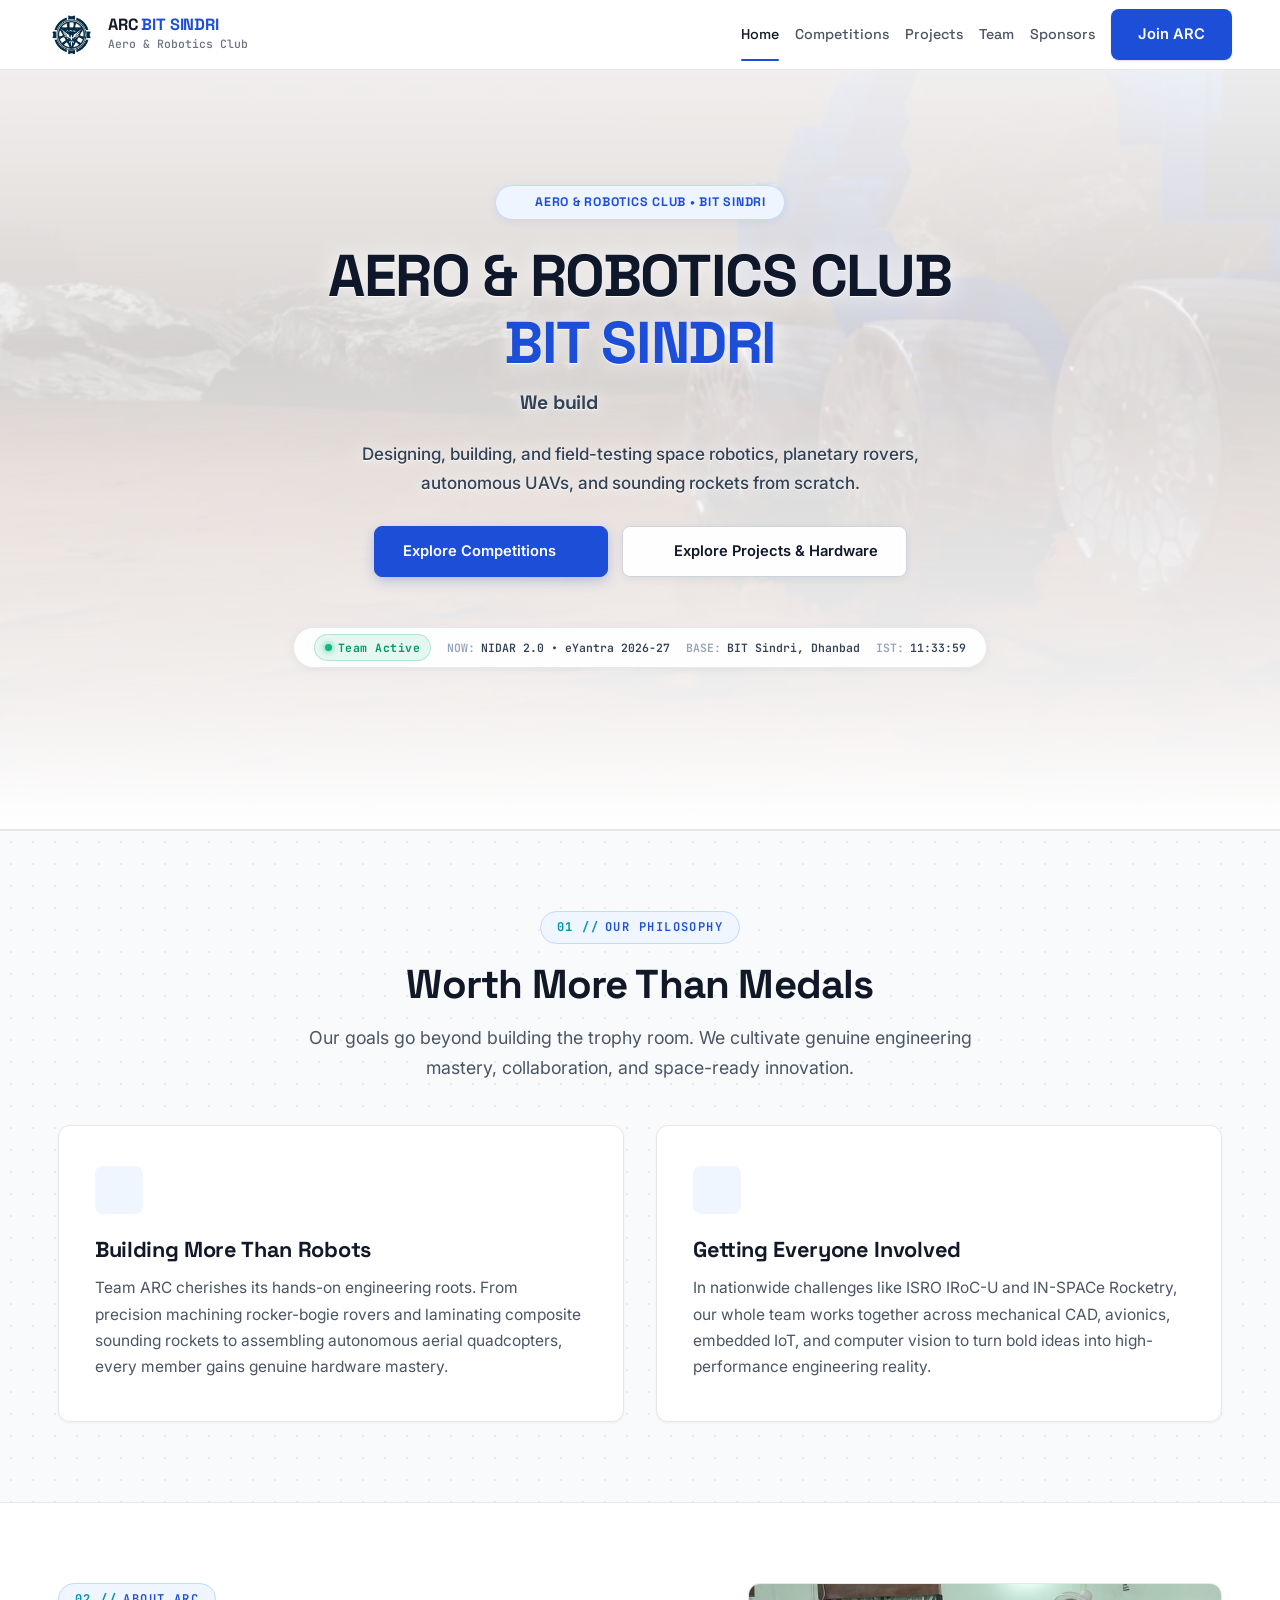
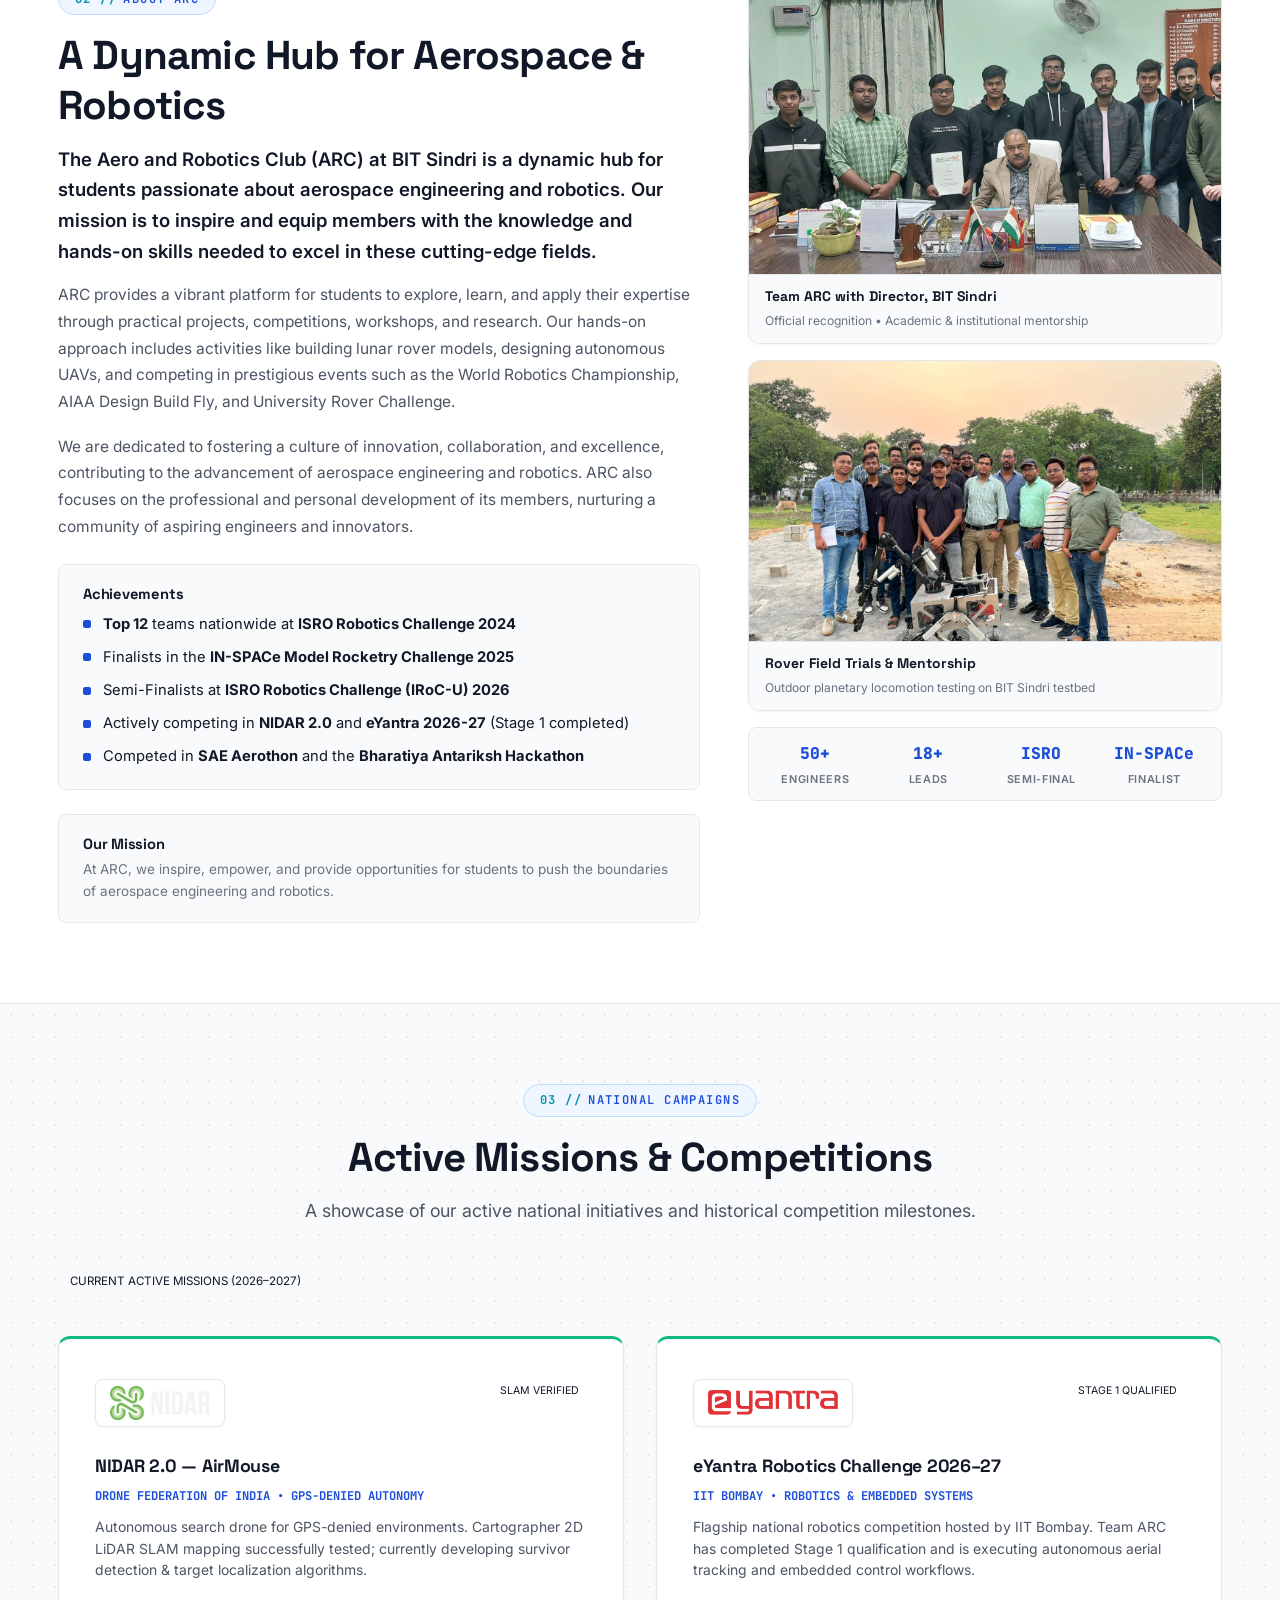
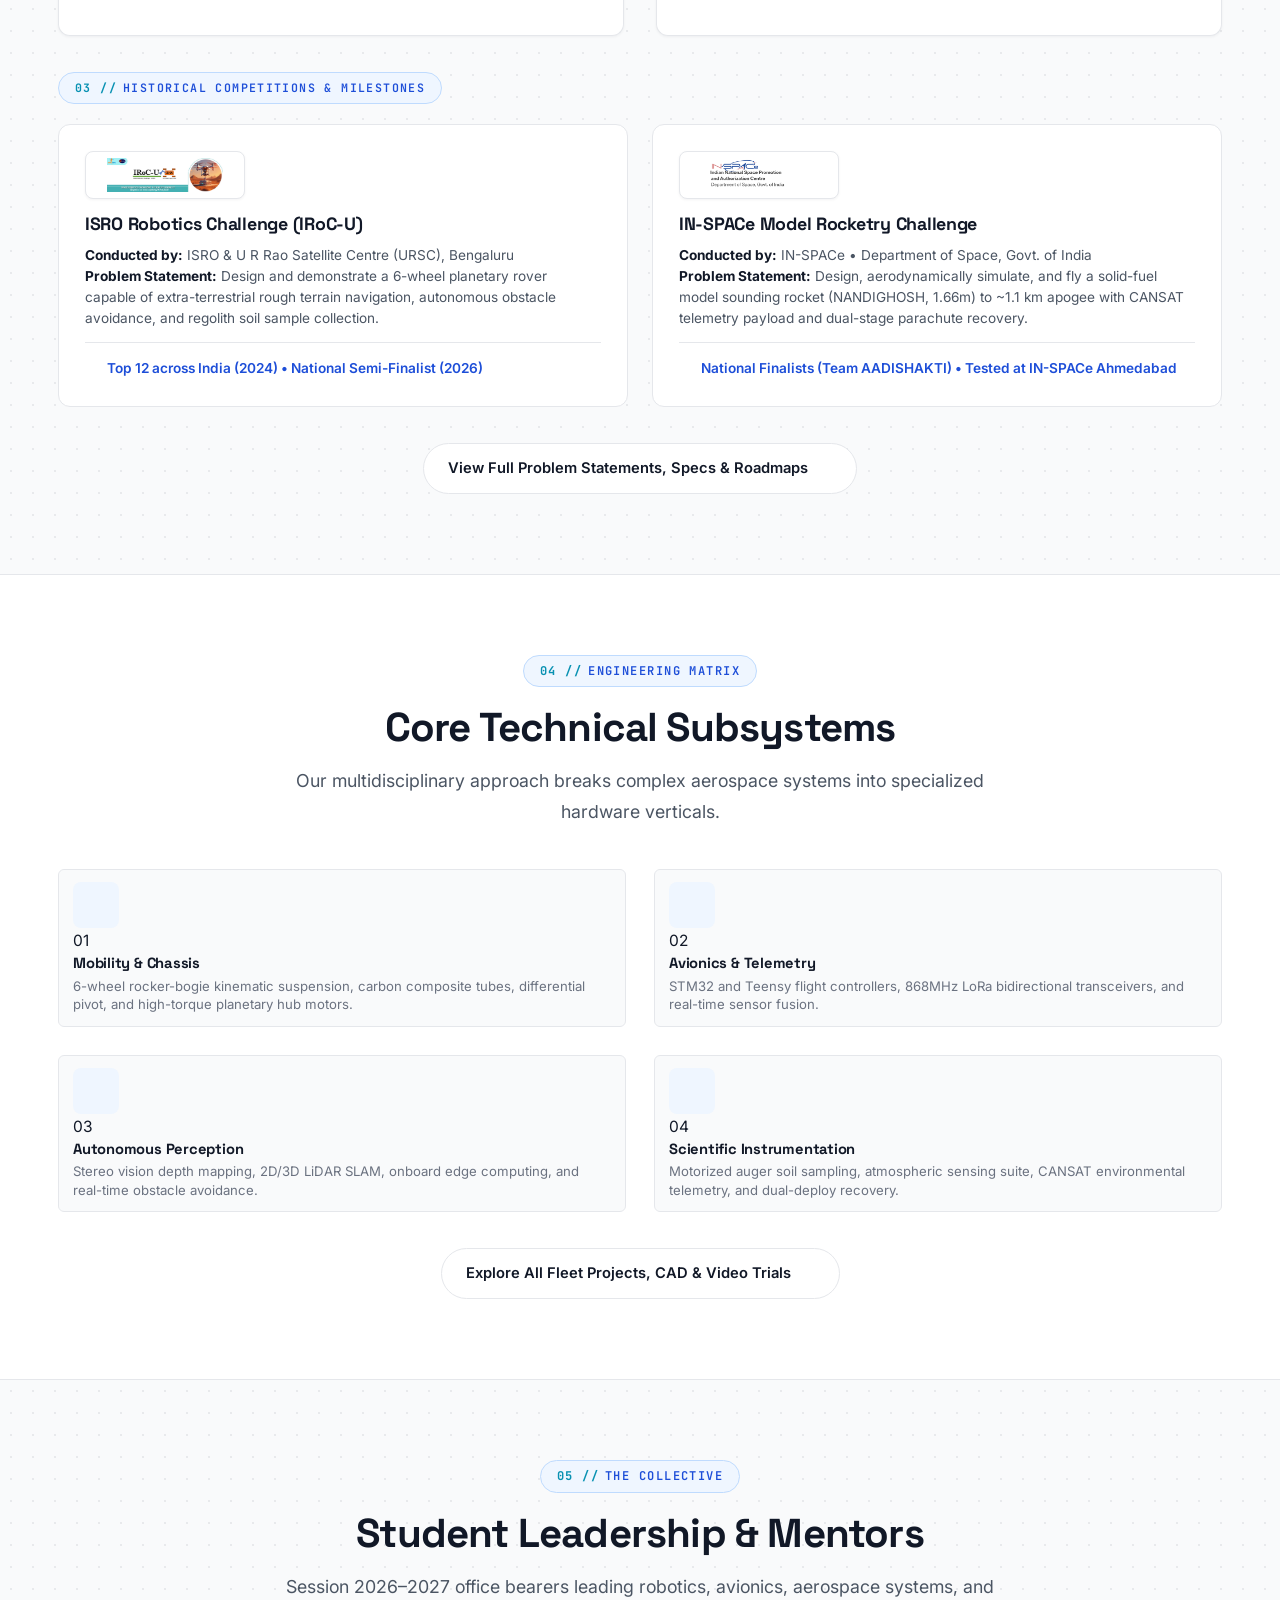
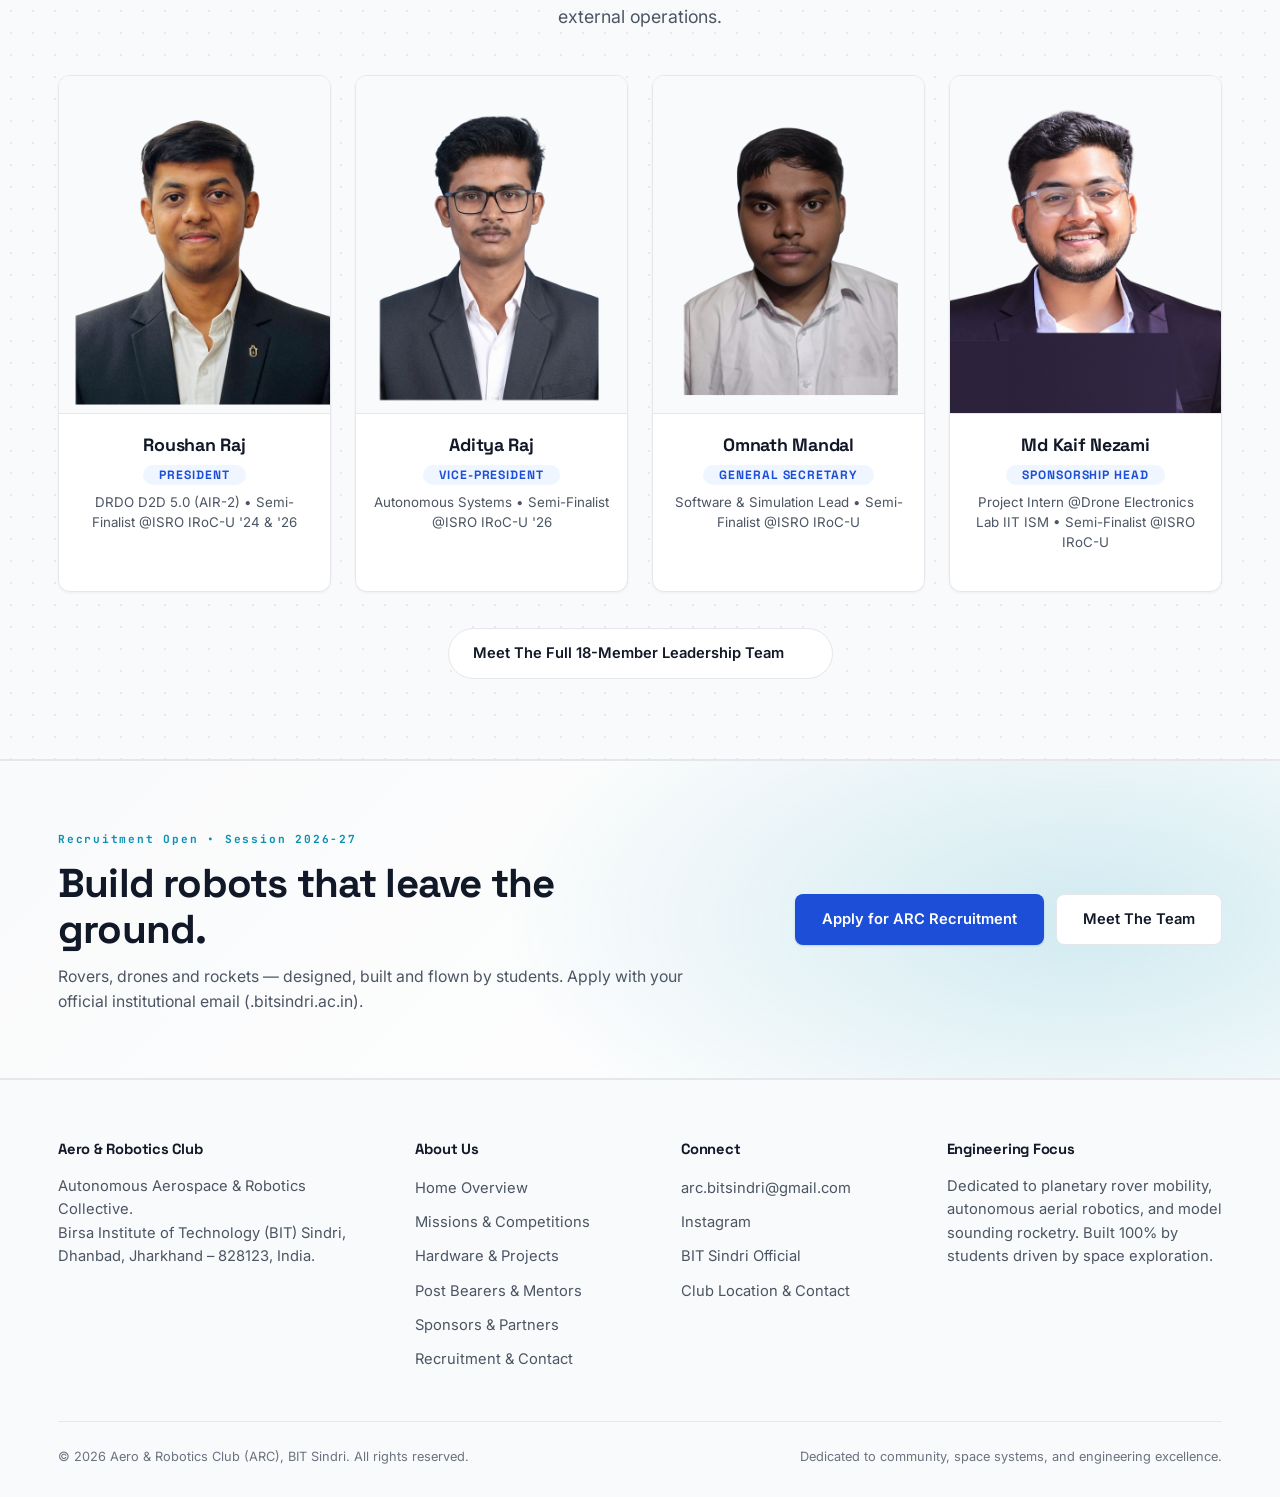
==== commit 926cbde4: "fix(hero): center hero content vertically across full viewport height" ====
--- a/index.html
+++ b/index.html
@@ -19,7 +19,7 @@
   <script src="https://unpkg.com/lucide@0.468.0/dist/umd/lucide.min.js" defer></script>
 
   <!-- Master Stylesheet with cache bust -->
-  <link rel="stylesheet" href="css/style.css?v=43">
+  <link rel="stylesheet" href="css/style.css?v=44">
 </head>
 <body>
   <!-- ======================================================================
--- a/css/style.css
+++ b/css/style.css
@@ -2217,9 +2217,14 @@
    ========================================================================== */
 .hero {
   position: relative;
+  min-height: calc(100vh - var(--nav-height, 70px));
+  min-height: calc(100svh - var(--nav-height, 70px));
+  display: flex;
+  align-items: center;
+  justify-content: center;
   overflow: hidden;
   background: var(--bg-body);
-  padding: 120px 0 76px;
+  padding: 60px 0 48px;
   border-bottom: 1px solid var(--border);
   text-align: center;
 }
@@ -2271,7 +2276,7 @@
   box-shadow: none !important;
   backdrop-filter: none !important;
   -webkit-backdrop-filter: none !important;
-  padding: 0 16px;
+  padding: 24px 16px 12px;
 }
 
 .hero-pill {
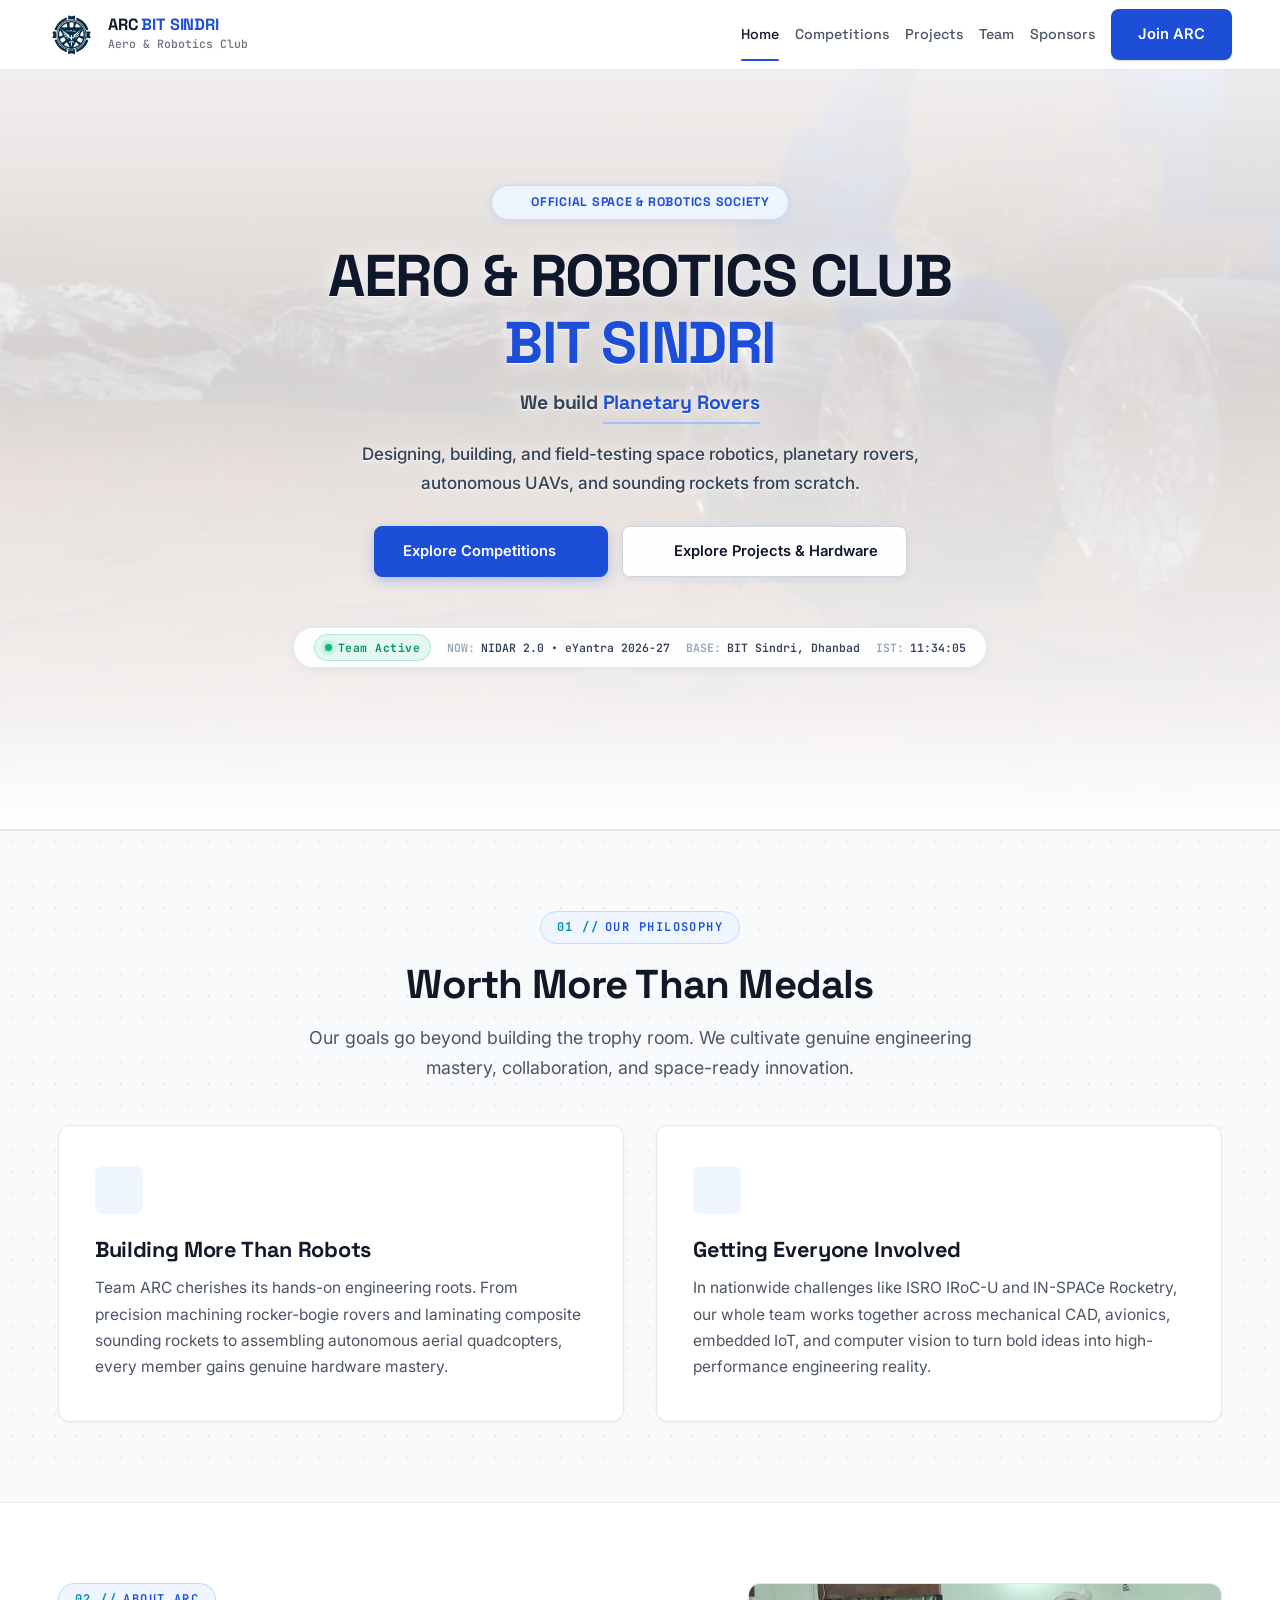
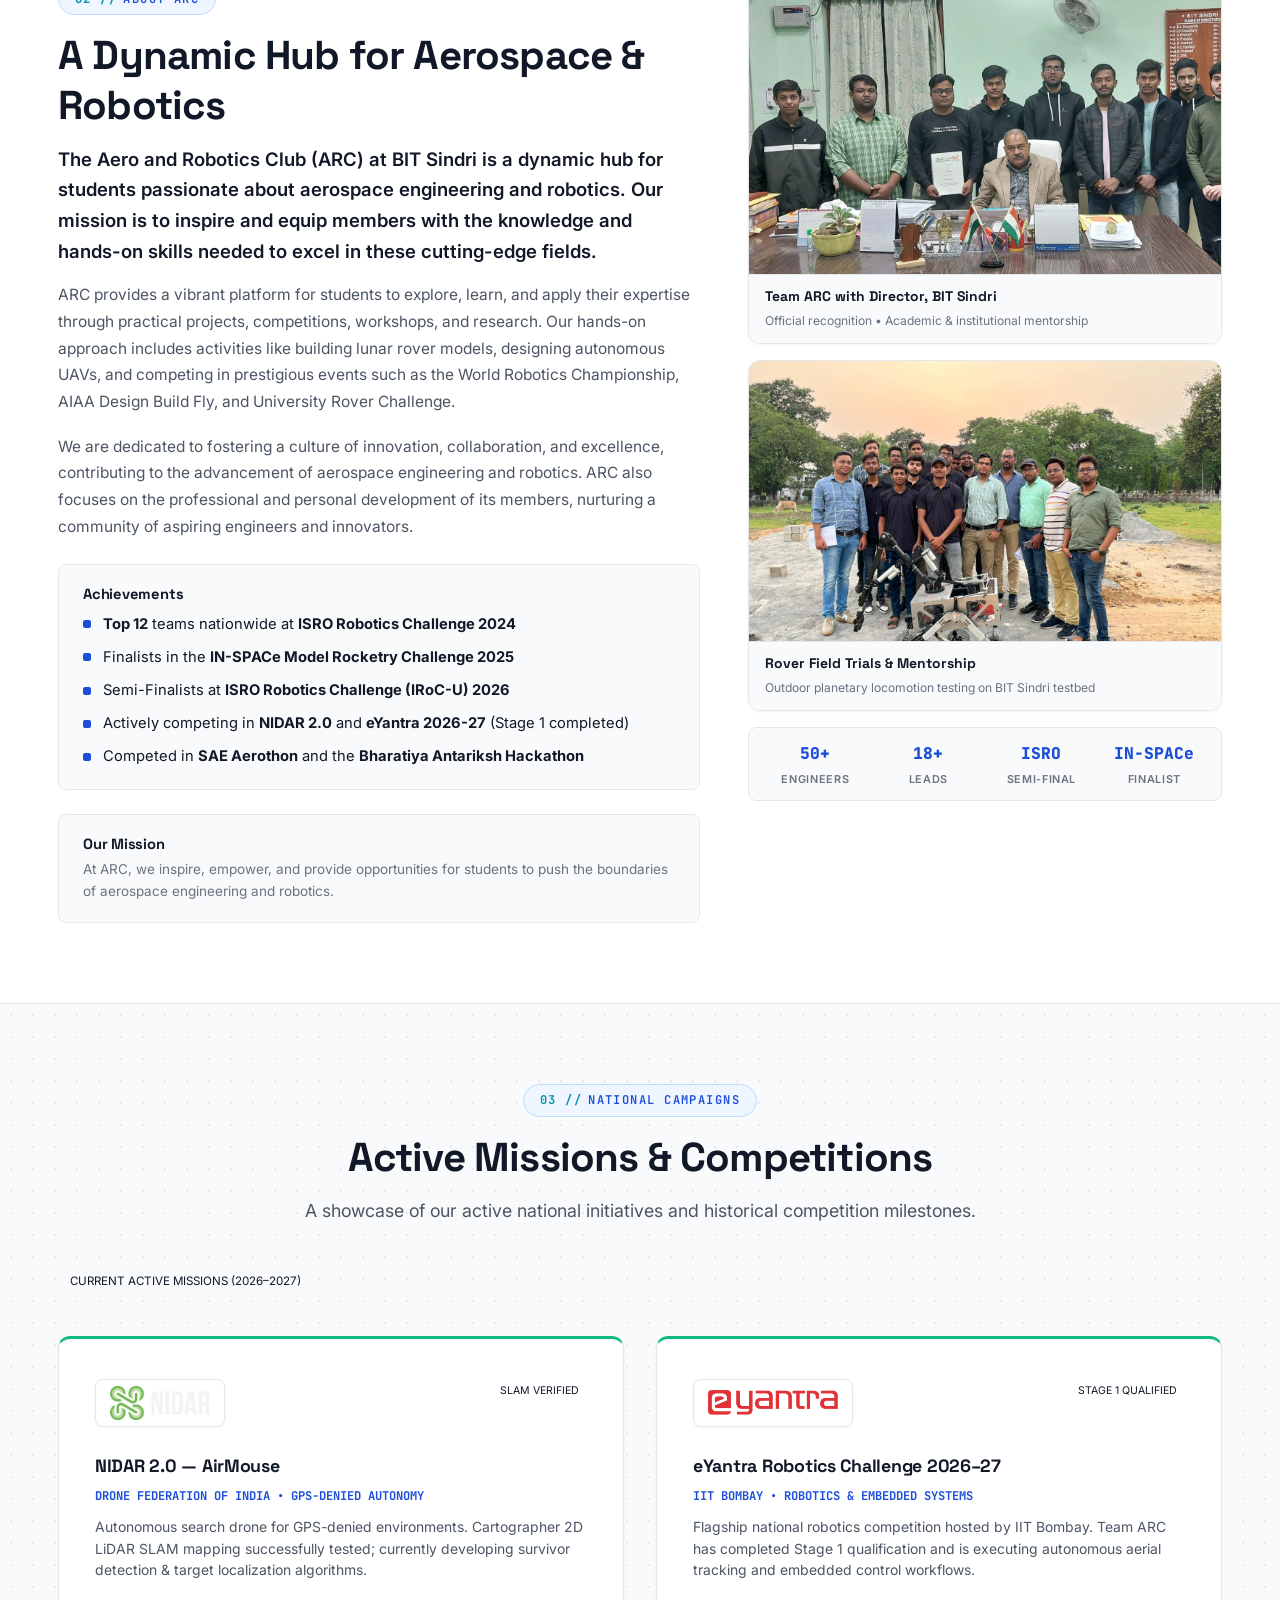
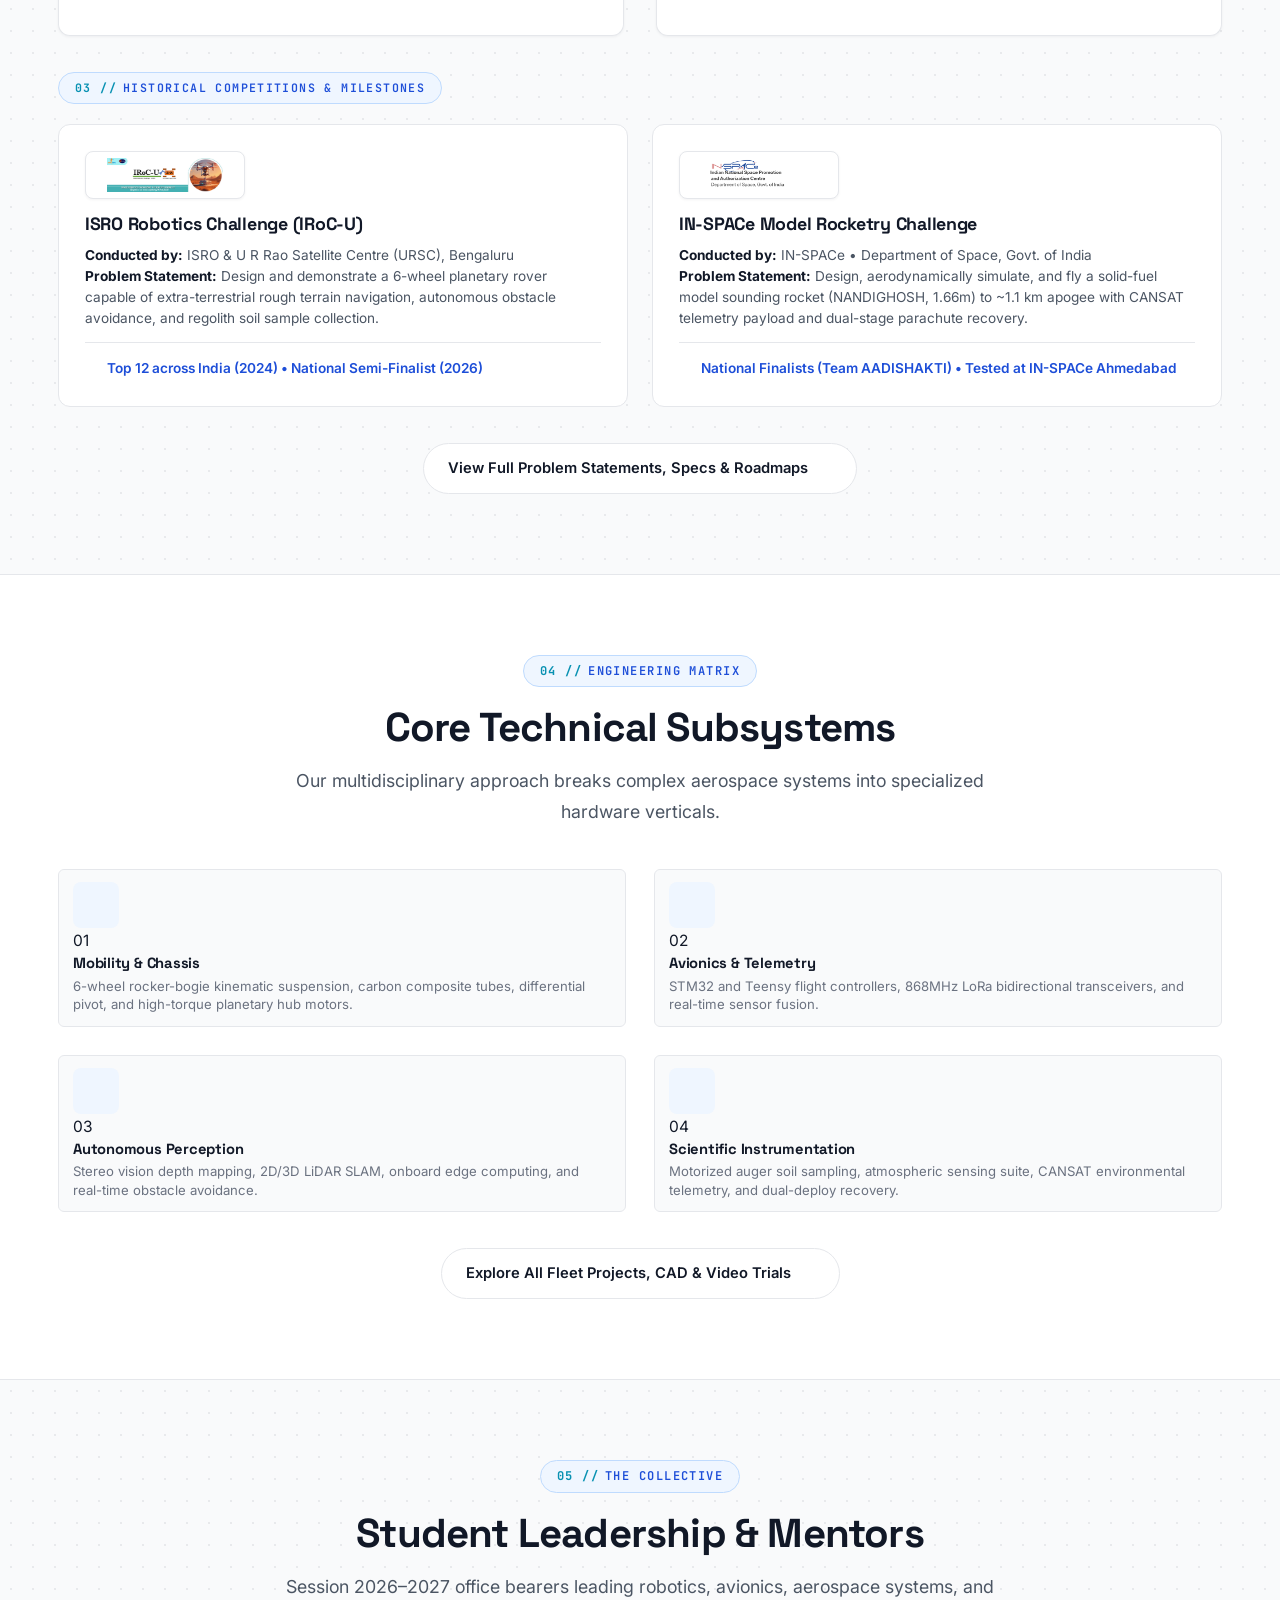
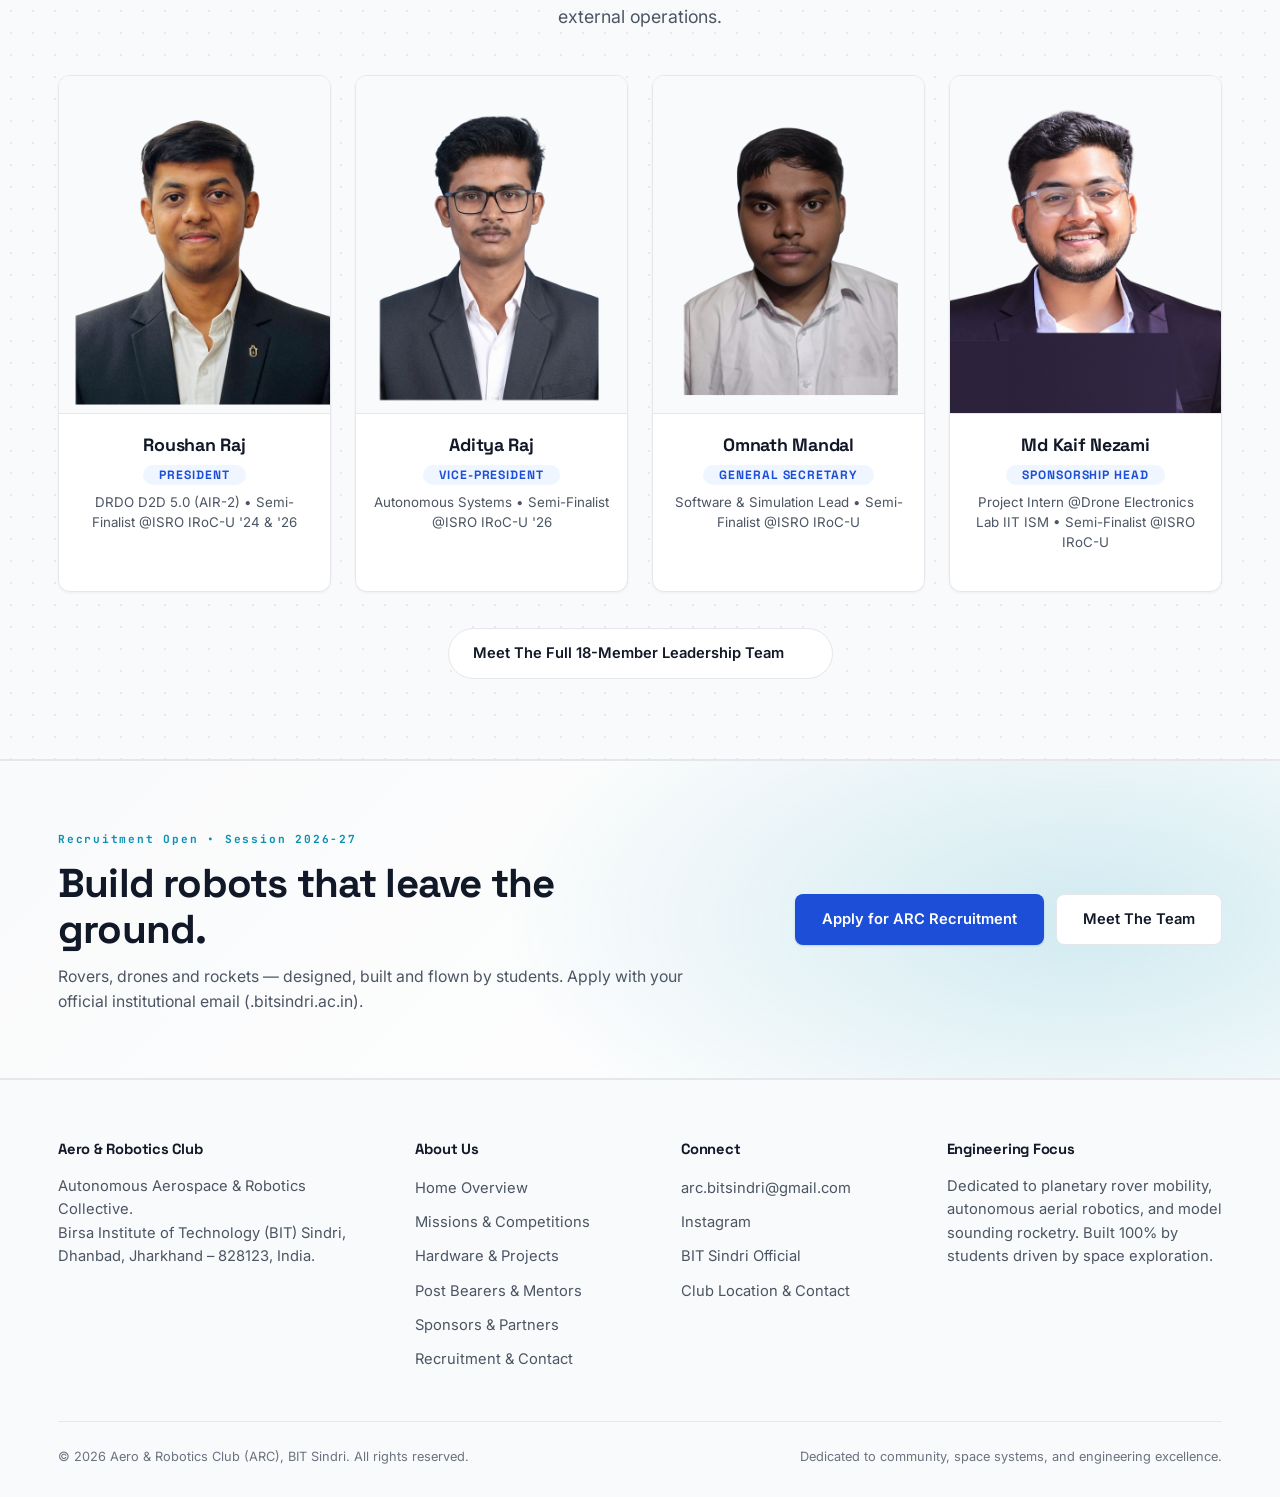
==== commit f60876e0: "fix(hero): replace duplicated club name in hero pill with 'Official Space & Robotics Society'" ====
--- a/index.html
+++ b/index.html
@@ -19,7 +19,7 @@
   <script src="https://unpkg.com/lucide@0.468.0/dist/umd/lucide.min.js" defer></script>
 
   <!-- Master Stylesheet with cache bust -->
-  <link rel="stylesheet" href="css/style.css?v=44">
+  <link rel="stylesheet" href="css/style.css?v=45">
 </head>
 <body>
   <!-- ======================================================================
@@ -61,7 +61,7 @@
       <div class="hero-content">
         <div class="hero-pill">
           <i data-lucide="sparkles" style="width:13px;height:13px;"></i>
-          Aero &amp; Robotics Club &bull; BIT Sindri
+          Official Space &amp; Robotics Society
         </div>
 
         <h1 class="hero-title">
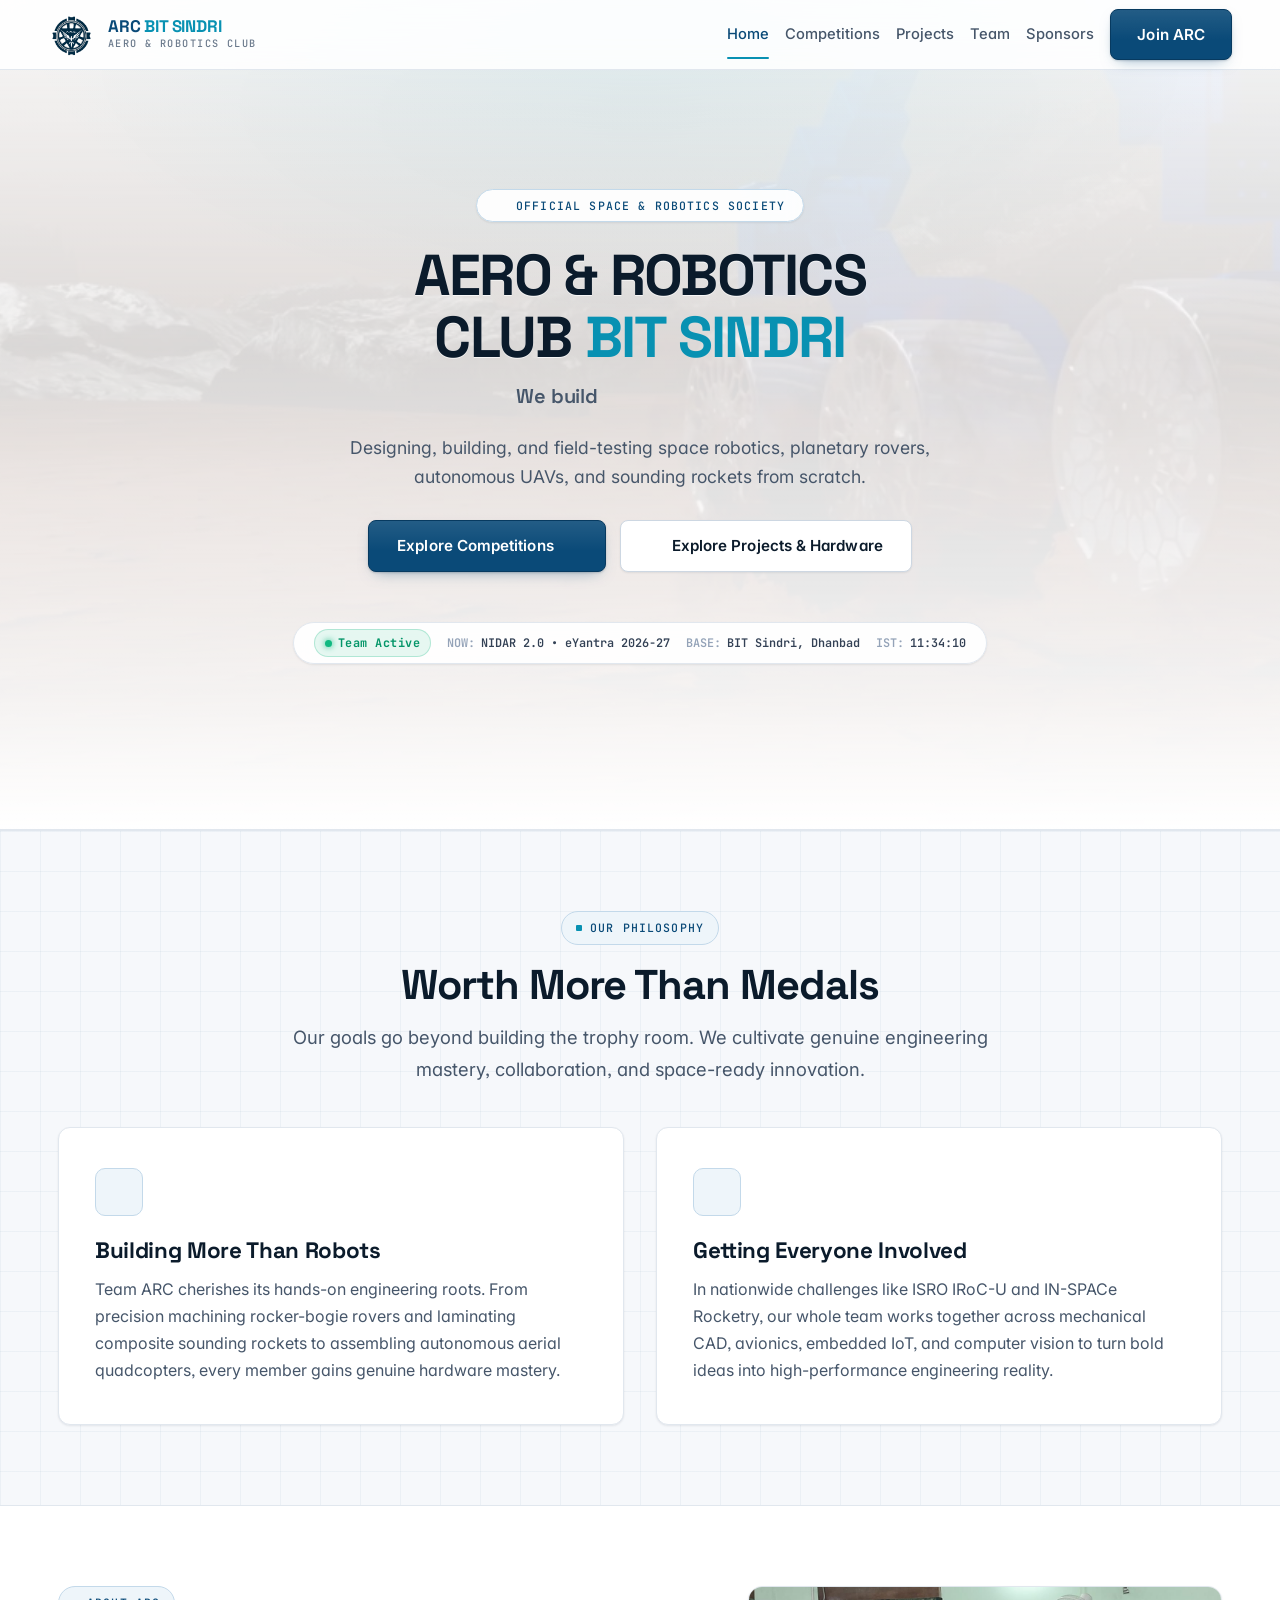
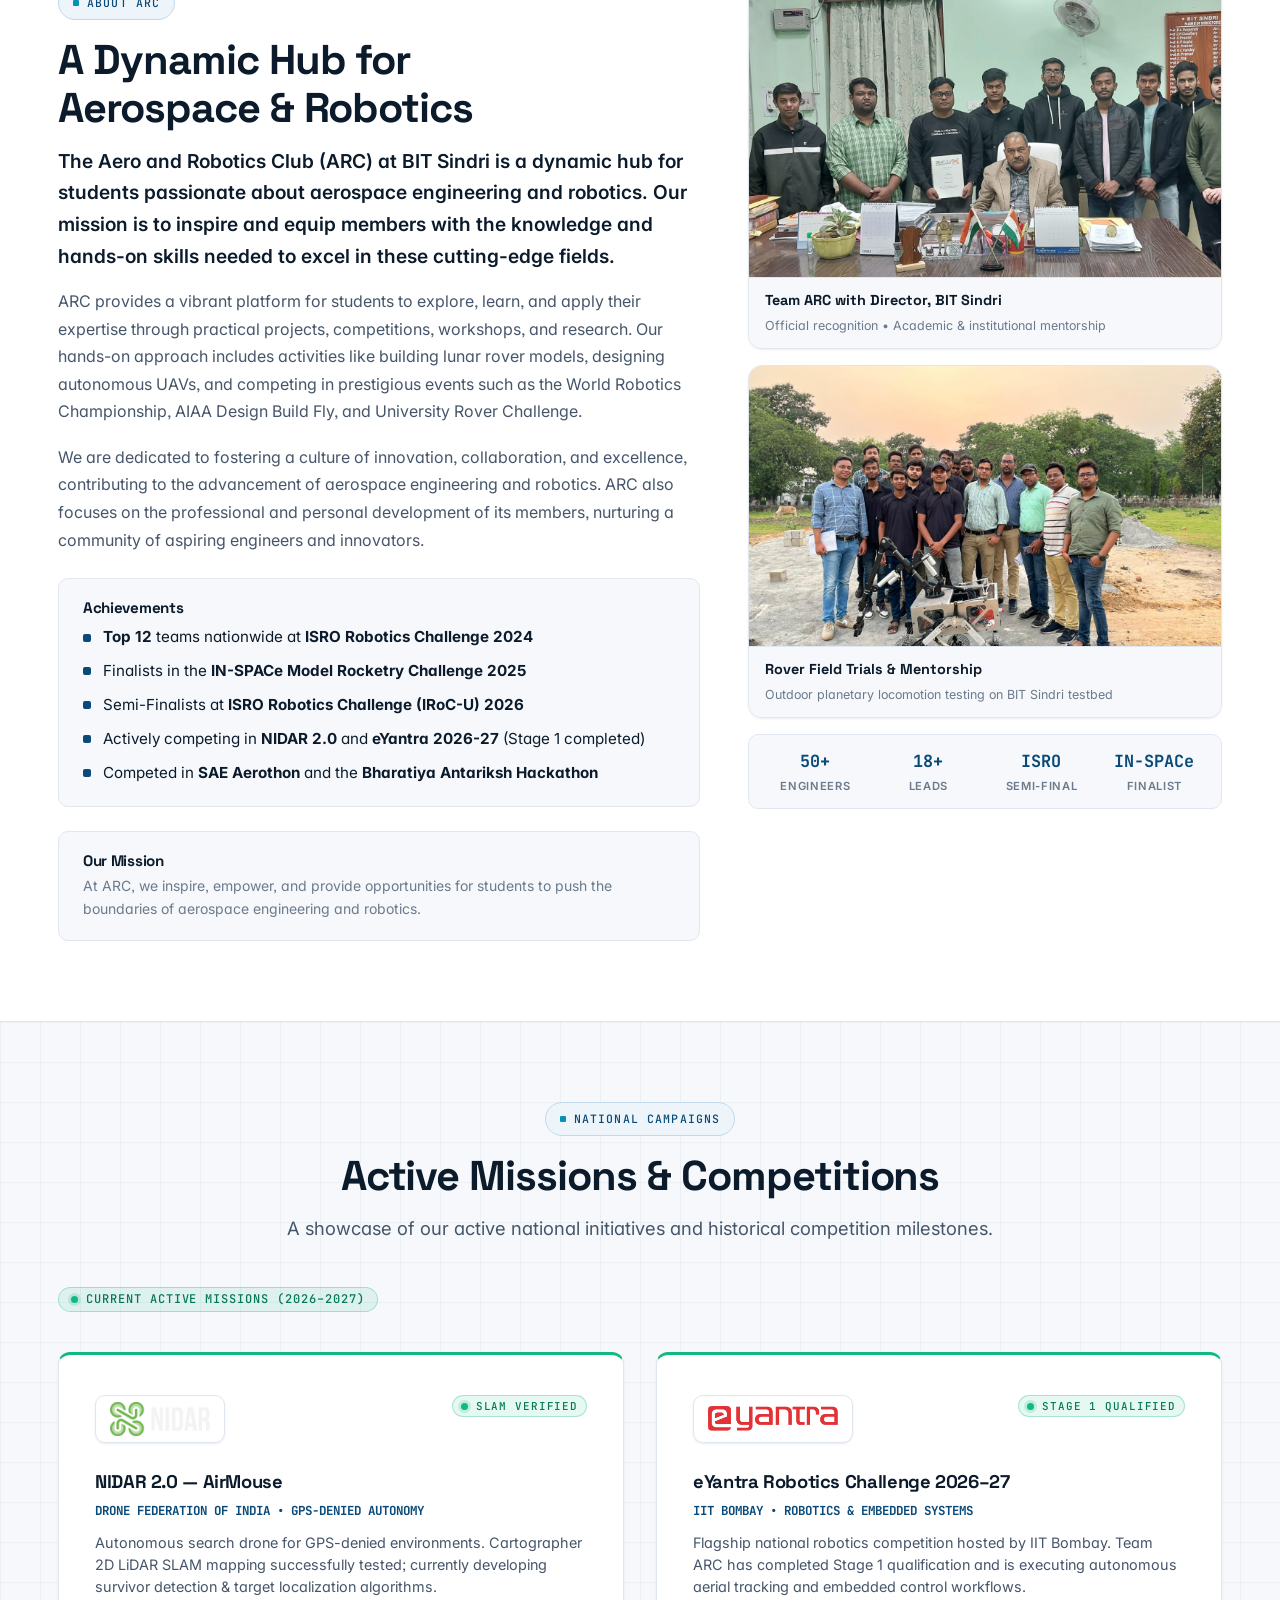
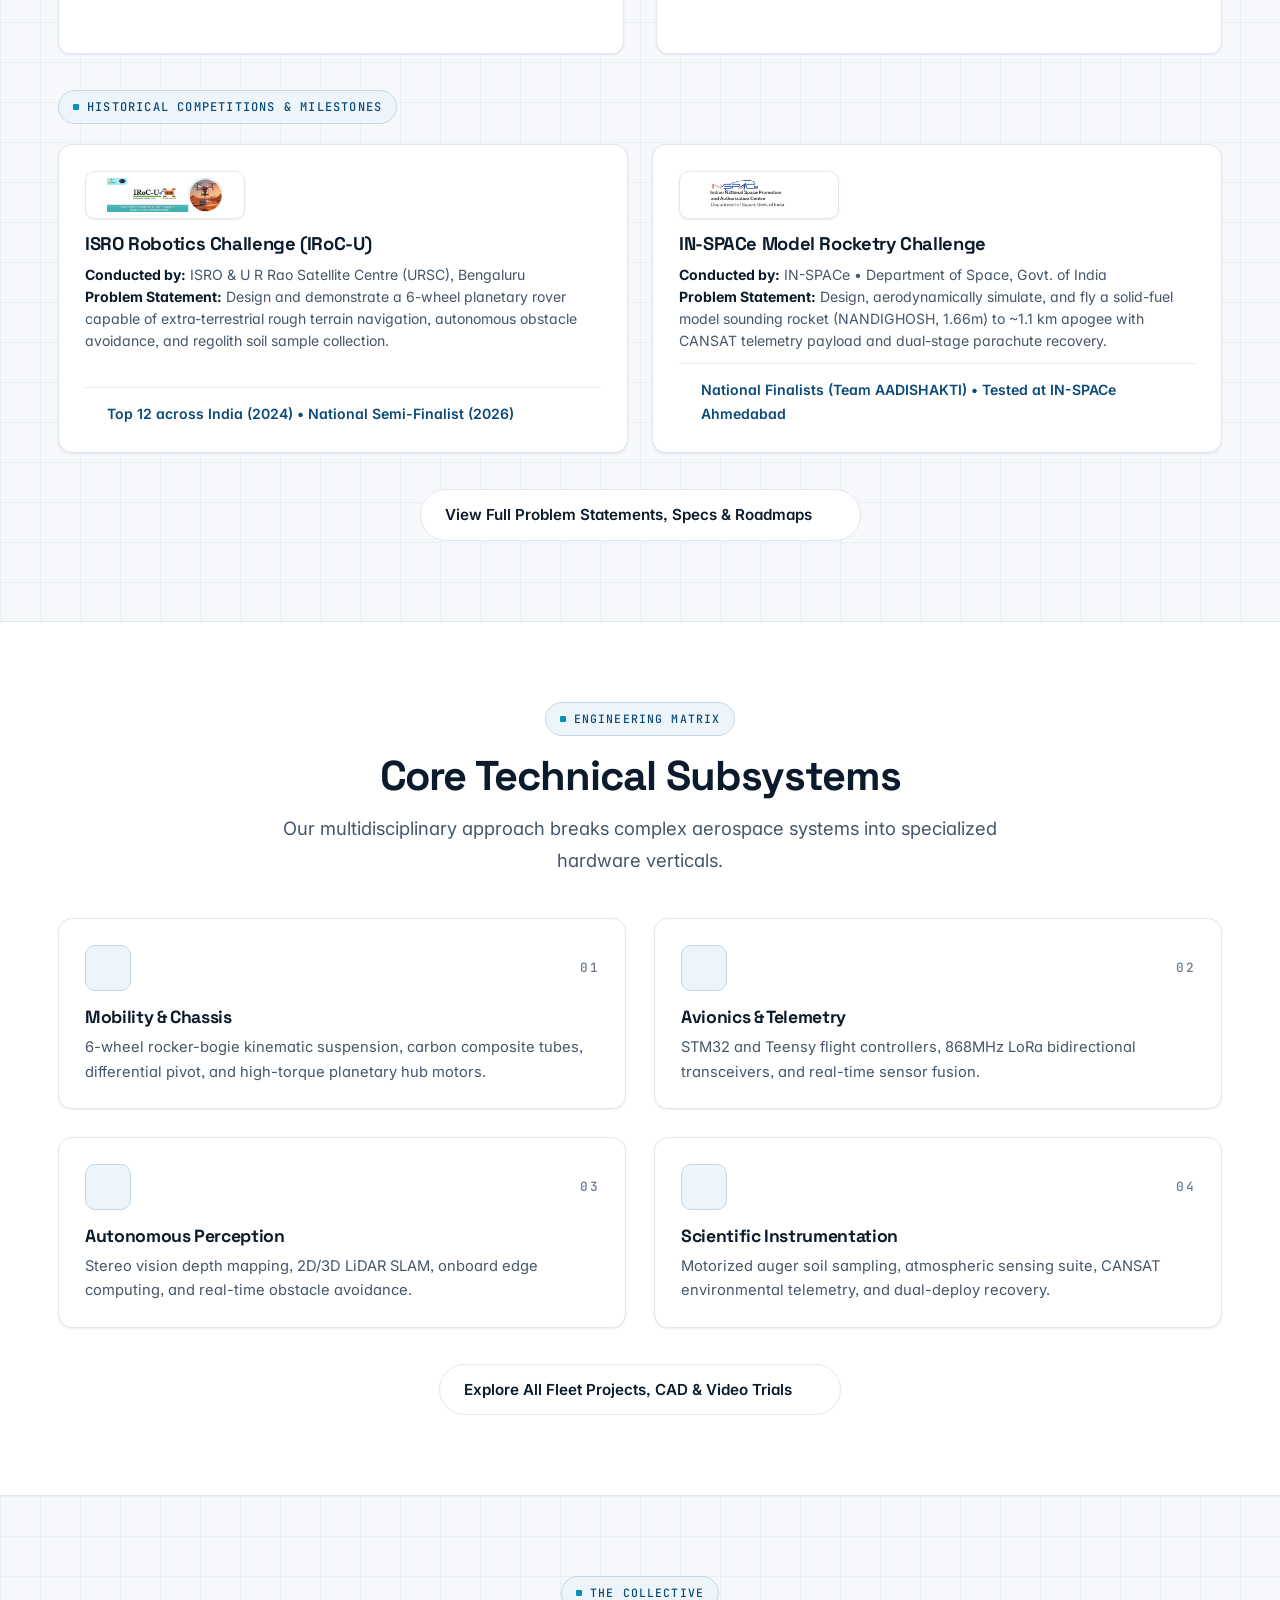
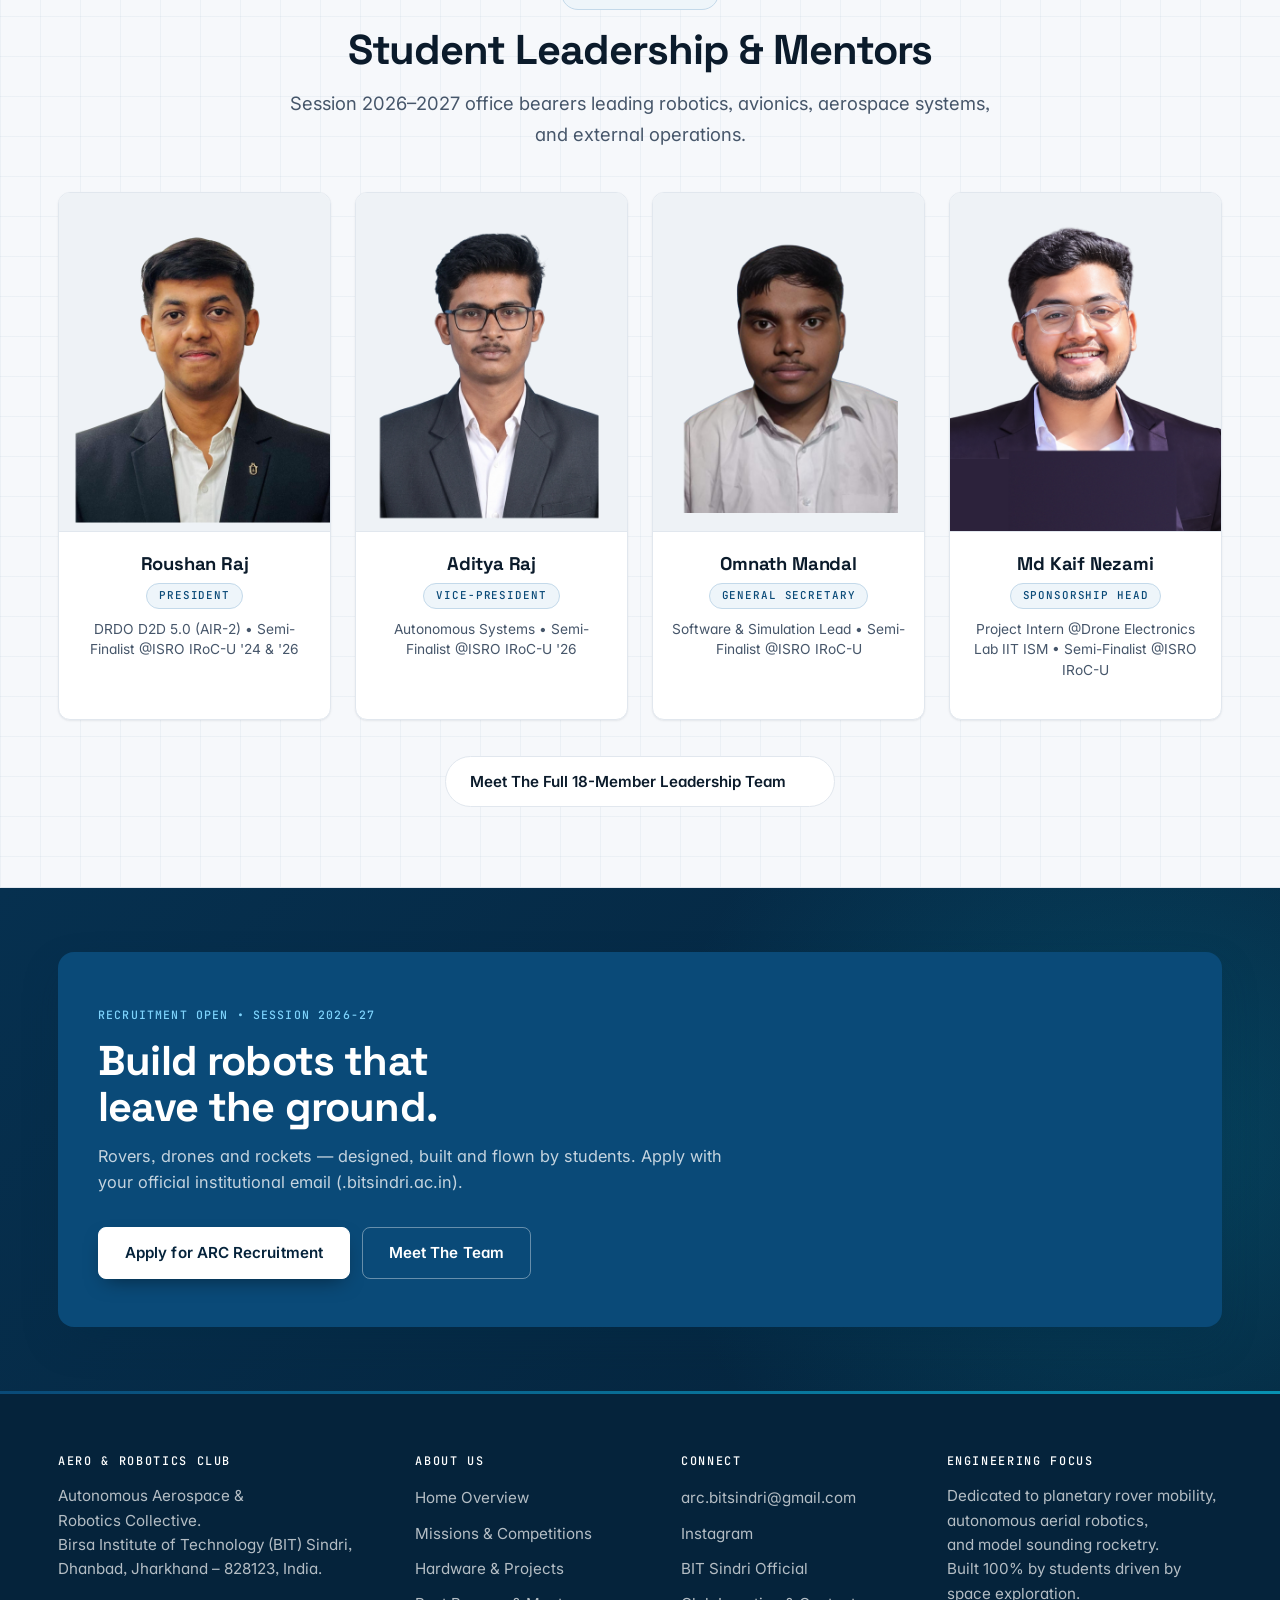
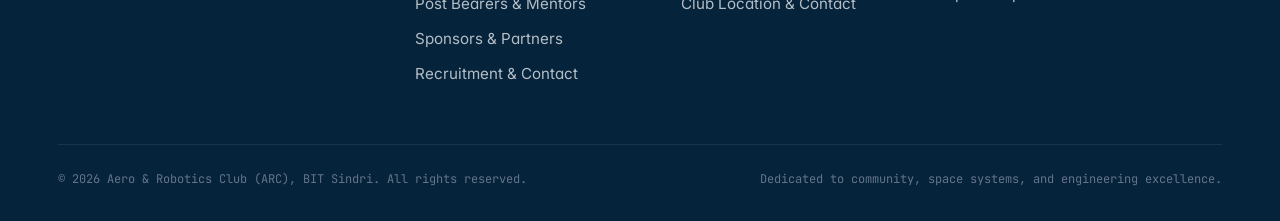
==== commit 0bea39ed: "feat(v31): apply professional polish styling, logo navy palette, and clean typography" ====
--- a/index.html
+++ b/index.html
@@ -19,7 +19,7 @@
   <script src="https://unpkg.com/lucide@0.468.0/dist/umd/lucide.min.js" defer></script>
 
   <!-- Master Stylesheet with cache bust -->
-  <link rel="stylesheet" href="css/style.css?v=45">
+  <link rel="stylesheet" href="css/style.css?v=46">
 </head>
 <body>
   <!-- ======================================================================
@@ -513,7 +513,7 @@
   </div>
 
   <!-- Master JavaScript -->
-  <script src="js/main.js?v=13"></script>
+  <script src="js/main.js?v=14"></script>
   <script>
     function initIcons() {
       if (typeof lucide !== 'undefined' && typeof lucide.createIcons === 'function') {
--- a/css/style.css
+++ b/css/style.css
@@ -2455,3 +2455,970 @@
     text-align: center;
   }
 }
+
+
+/* ==========================================================================
+   /* v31 PROFESSIONAL POLISH */
+   ========================================================================== */
+
+:root {
+  /* Core Brand Colors (Logo deep navy #012B44 + Cyan #0891b2) */
+  --primary: #012b44;
+  --primary-hover: #033d60;
+  --primary-light: #e6f0f7;
+  --primary-border: #bcd5e6;
+  --primary-dark: #001e30;
+
+  --accent: #0891b2;
+  --accent-hover: #0e7490;
+  --accent-light: #ecfeff;
+  --accent-border: #a5f3fc;
+
+  --bg-body: #ffffff;
+  --bg-surface: #f8fafc;
+  --bg-subtle: #f1f5f9;
+  --bg-card: #ffffff;
+  --bg: #ffffff; /* Fix for .page-hero using var(--bg) */
+
+  --border: #e2e8f0;
+  --border-light: #f1f5f9;
+
+  --text-main: #0f172a;
+  --text-secondary: #475569;
+  --text-muted: #64748b;
+  --text-white: #ffffff;
+
+  --nav-bg: rgba(255, 255, 255, 0.96);
+  --hero-bg: #ffffff;
+  --footer-bg: #001e30;
+
+  /* Typography: Space Grotesk (headings), Inter (body), JetBrains Mono (technical labels) */
+  --font-heading: 'Space Grotesk', system-ui, -apple-system, sans-serif;
+  --font-body: 'Inter', system-ui, -apple-system, sans-serif;
+  --font-mono: 'JetBrains Mono', monospace;
+
+  /* Navy-tinted soft shadows */
+  --shadow-sm: 0 1px 2px rgba(1, 43, 68, 0.04);
+  --shadow-md: 0 4px 16px -2px rgba(1, 43, 68, 0.06), 0 1px 3px rgba(1, 43, 68, 0.03);
+  --shadow-lg: 0 12px 32px -4px rgba(1, 43, 68, 0.08), 0 4px 8px rgba(1, 43, 68, 0.02);
+  --shadow-hover: 0 10px 28px -4px rgba(1, 43, 68, 0.12), 0 0 0 1px var(--accent);
+}
+
+/* Typography & Allowed Font Weights (Rule 5: Space Grotesk 500/600/700, Inter 400/500/600/700, JetBrains Mono 500/700) */
+body {
+  font-family: var(--font-body);
+  font-weight: 400;
+  color: var(--text-main);
+  background-color: var(--bg-body);
+}
+
+h1, h2, h3, h4, h5, h6 {
+  font-family: var(--font-heading);
+  font-weight: 700;
+  color: var(--primary);
+  letter-spacing: -0.025em;
+  -webkit-text-fill-color: initial !important;
+  background: none !important;
+}
+
+.hero-title {
+  font-family: var(--font-heading);
+  font-size: clamp(2.3rem, 4.8vw, 3.6rem);
+  font-weight: 700;
+  letter-spacing: -0.03em;
+  line-height: 1.15;
+  color: var(--primary);
+  text-shadow: 0 1px 2px rgba(255, 255, 255, 0.95), 0 0 14px rgba(255, 255, 255, 0.85);
+  -webkit-text-fill-color: initial !important;
+  background: none !important;
+}
+.hero-title .hero-accent {
+  color: var(--accent) !important;
+  font-weight: 700;
+  -webkit-text-fill-color: initial !important;
+  background: none !important;
+  text-shadow: 0 1px 2px rgba(255, 255, 255, 0.95), 0 0 14px rgba(255, 255, 255, 0.85);
+}
+
+.hero-rotator {
+  font-family: var(--font-heading);
+  font-weight: 600;
+  color: var(--text-secondary);
+}
+.rotator-word {
+  color: var(--accent);
+  font-weight: 700;
+  border-bottom: 2px solid var(--accent-border);
+}
+
+.hero-subtitle {
+  font-family: var(--font-body);
+  font-weight: 400;
+  color: var(--text-secondary);
+  line-height: 1.7;
+}
+
+.brand-name {
+  font-family: var(--font-heading);
+  font-weight: 700;
+  color: var(--primary);
+}
+.brand-name span {
+  color: var(--accent);
+}
+
+.brand-tag,
+.section-pill,
+.hero-pill,
+.telemetry-bar,
+.telemetry-item,
+.telemetry-badge,
+.stat-label,
+.cta-kicker,
+.step-num,
+.spec-label {
+  font-family: var(--font-mono);
+  font-weight: 500;
+}
+
+/* Clear all gradient clips and leftover text transparent rules */
+.stat-number {
+  font-family: var(--font-heading);
+  font-weight: 700;
+  color: var(--primary);
+  -webkit-text-fill-color: initial !important;
+  background: none !important;
+}
+
+/* Lighting & Blueprint Backgrounds */
+.hero {
+  background-color: var(--bg-body);
+  background-image: radial-gradient(ellipse 90% 50% at 50% 0%, rgba(8, 145, 178, 0.08), transparent 70%);
+}
+
+.hero-video {
+  opacity: 0.35;
+  filter: saturate(1.15) contrast(1.05);
+}
+
+.hero::after {
+  background: linear-gradient(
+    180deg,
+    rgba(255, 255, 255, 0.90) 0%,
+    rgba(255, 255, 255, 0.54) 42%,
+    rgba(255, 255, 255, 0.88) 85%,
+    var(--bg-body) 100%
+  );
+}
+
+/* Inner Page Headers: Soft cyan glow + blueprint-style grid */
+.page-hero {
+  background-color: var(--bg-surface);
+  background-image:
+    radial-gradient(ellipse 80% 60% at 50% 0%, rgba(8, 145, 178, 0.09), transparent 70%),
+    linear-gradient(rgba(1, 43, 68, 0.02) 1px, transparent 1px),
+    linear-gradient(90deg, rgba(1, 43, 68, 0.02) 1px, transparent 1px);
+  background-size: 100% 100%, 36px 36px, 36px 36px;
+  border-bottom: 1px solid var(--border);
+}
+.page-hero-title {
+  font-family: var(--font-heading);
+  font-weight: 700;
+  color: var(--primary);
+  letter-spacing: -0.025em;
+}
+.page-hero-subtitle {
+  font-family: var(--font-body);
+  font-weight: 400;
+  color: var(--text-secondary);
+}
+
+/* Alternate sections: Faint blueprint-style technical grid */
+.section-alt {
+  background-color: var(--bg-surface);
+  background-image:
+    linear-gradient(rgba(1, 43, 68, 0.028) 1px, transparent 1px),
+    linear-gradient(90deg, rgba(1, 43, 68, 0.028) 1px, transparent 1px);
+  background-size: 32px 32px;
+  border-top: 1px solid var(--border);
+  border-bottom: 1px solid var(--border);
+}
+
+/* Badges & Technical Pills */
+.section-pill,
+.hero-pill {
+  font-family: var(--font-mono);
+  font-weight: 500;
+  font-size: 0.72rem;
+  letter-spacing: 0.08em;
+  text-transform: uppercase;
+  color: var(--accent);
+  background: var(--accent-light);
+  border: 1px solid var(--accent-border);
+  border-radius: var(--radius-full);
+}
+
+.telemetry-bar {
+  background: rgba(255, 255, 255, 0.94);
+  border: 1px solid var(--border);
+  border-radius: var(--radius-full);
+  box-shadow: var(--shadow-sm);
+  color: var(--text-secondary);
+  font-family: var(--font-mono);
+  font-weight: 500;
+  font-size: 0.74rem;
+}
+.telemetry-badge {
+  color: #059669;
+  font-weight: 700;
+}
+
+/* Buttons: Solid navy primary, outlined secondary, subtle hover lift */
+.btn-primary,
+.hero .btn-primary {
+  background: var(--primary);
+  color: var(--text-white);
+  border: 1px solid var(--primary);
+  border-radius: 8px;
+  font-family: var(--font-body);
+  font-weight: 600;
+  box-shadow: 0 3px 12px -2px rgba(1, 43, 68, 0.25);
+  transition: var(--transition);
+}
+.btn-primary:hover,
+.hero .btn-primary:hover {
+  background: var(--primary-hover);
+  border-color: var(--primary-hover);
+  color: var(--text-white);
+  transform: translateY(-2px);
+  box-shadow: 0 6px 18px -2px rgba(1, 43, 68, 0.35);
+}
+
+.btn-secondary,
+.hero .btn-secondary {
+  background: var(--bg-card);
+  color: var(--primary);
+  border: 1px solid var(--border);
+  border-radius: 8px;
+  font-family: var(--font-body);
+  font-weight: 600;
+  box-shadow: var(--shadow-sm);
+  transition: var(--transition);
+}
+.btn-secondary:hover,
+.hero .btn-secondary:hover {
+  background: var(--bg-surface);
+  border-color: var(--accent);
+  color: var(--accent);
+  transform: translateY(-2px);
+  box-shadow: 0 4px 14px -2px rgba(1, 43, 68, 0.08);
+}
+
+/* Cards: consistent borders, radius, shadow, accent line on hover */
+.team-card,
+.member-card,
+.project-card,
+.proj-card,
+.comp-card,
+.matrix-card,
+.sponsor-card,
+.tier-card,
+.philosophy-card,
+.about-card,
+.value-card,
+.history-item,
+.timeline-card {
+  background: var(--bg-card);
+  border: 1px solid var(--border);
+  border-radius: 12px;
+  box-shadow: var(--shadow-md);
+  transition: var(--transition);
+}
+
+.team-card:hover,
+.member-card:hover,
+.project-card:hover,
+.proj-card:hover,
+.comp-card:hover,
+.matrix-card:hover,
+.sponsor-card:hover,
+.tier-card:hover,
+.philosophy-card:hover {
+  transform: translateY(-3px);
+  border-color: var(--accent);
+  box-shadow: var(--shadow-hover);
+}
+
+/* CTA Band: Dark navy with white text for contrast */
+.cta-section {
+  padding: 80px 0;
+}
+.cta-inner,
+.cta-box {
+  background: var(--primary);
+  border: 1px solid var(--primary-dark);
+  border-radius: 16px;
+  box-shadow: 0 16px 40px -8px rgba(1, 43, 68, 0.4);
+  color: var(--text-white);
+  padding: 48px 40px;
+}
+.cta-inner h2,
+.cta-box h2 {
+  color: var(--text-white);
+  font-family: var(--font-heading);
+  font-weight: 700;
+}
+.cta-inner p,
+.cta-box p {
+  color: #cbd5e1;
+  font-family: var(--font-body);
+}
+.cta-kicker {
+  color: #38bdf8;
+  font-family: var(--font-mono);
+  font-weight: 500;
+  font-size: 0.75rem;
+  letter-spacing: 0.1em;
+}
+.cta-inner .btn-primary,
+.cta-box .btn-primary {
+  background: var(--accent);
+  border-color: var(--accent);
+  color: var(--text-white);
+}
+.cta-inner .btn-primary:hover,
+.cta-box .btn-primary:hover {
+  background: var(--accent-hover);
+  border-color: var(--accent-hover);
+}
+
+/* Footer: Deep navy technical footer with high-contrast text */
+footer,
+.site-footer,
+.footer {
+  background: var(--footer-bg);
+  border-top: 1px solid rgba(255, 255, 255, 0.08);
+  color: #94a3b8;
+  padding: 64px 0 32px;
+}
+footer h3,
+footer h4,
+footer .footer-col-title,
+.footer-title {
+  color: var(--text-white);
+  font-family: var(--font-mono);
+  font-weight: 700;
+  font-size: 0.8rem;
+  letter-spacing: 0.08em;
+  text-transform: uppercase;
+  margin-bottom: 16px;
+}
+footer a,
+.footer-link {
+  color: #94a3b8;
+  transition: var(--transition);
+}
+footer a:hover,
+.footer-link:hover {
+  color: #38bdf8;
+}
+footer .footer-bottom {
+  border-top: 1px solid rgba(255, 255, 255, 0.08);
+  color: #64748b;
+  font-family: var(--font-mono);
+  font-size: 0.75rem;
+  margin-top: 48px;
+  padding-top: 24px;
+}
+footer .brand-name {
+  color: var(--text-white);
+}
+footer .brand-tag {
+  color: #64748b;
+}
+
+/* Forms: Clean inputs with navy focus ring */
+input[type="text"],
+input[type="email"],
+input[type="tel"],
+input[type="url"],
+select,
+textarea {
+  background: var(--bg-card);
+  color: var(--text-main);
+  border: 1px solid #cbd5e1;
+  border-radius: 8px;
+  font-family: var(--font-body);
+  font-size: 0.95rem;
+  padding: 10px 14px;
+  transition: var(--transition);
+}
+input[type="text"]:focus,
+input[type="email"]:focus,
+input[type="tel"]:focus,
+input[type="url"]:focus,
+select:focus,
+textarea:focus,
+input[type="text"]:focus-visible,
+input[type="email"]:focus-visible,
+input[type="tel"]:focus-visible,
+input[type="url"]:focus-visible,
+select:focus-visible,
+textarea:focus-visible {
+  outline: none;
+  border-color: var(--primary);
+  box-shadow: 0 0 0 3px rgba(1, 43, 68, 0.12);
+}
+
+/* Accessibility: Visible focus outlines */
+:focus-visible {
+  outline: 2px solid var(--accent);
+  outline-offset: 2px;
+}
+
+/* Accessibility: Respect Reduced Motion */
+@media (prefers-reduced-motion: reduce) {
+  *, *::before, *::after {
+    animation-duration: 0.01ms !important;
+    animation-iteration-count: 1 !important;
+    transition-duration: 0.01ms !important;
+    scroll-behavior: auto !important;
+  }
+}
+
+/* Missing Keyframes Fixes */
+@keyframes fadeIn {
+  from {
+    opacity: 0;
+    transform: translateY(6px);
+  }
+  to {
+    opacity: 1;
+    transform: translateY(0);
+  }
+}
+
+@keyframes pulseDot {
+  0%, 100% {
+    opacity: 1;
+    transform: scale(1);
+  }
+  50% {
+    opacity: 0.35;
+    transform: scale(0.85);
+  }
+}
+
+/* ==========================================================================
+   v31 PROFESSIONAL ROBOTICS-CLUB POLISH
+   Paste this block at the VERY END of css/style.css (it overrides older rules).
+   Then change  style.css?v=40  to  style.css?v=41  in every HTML page.
+
+   Fonts used (all already loaded in your <head>):
+   - Space Grotesk 500/600/700  -> headings
+   - Inter 400/500/600/700      -> body text
+   - JetBrains Mono 500/700     -> small technical labels
+   ========================================================================== */
+
+/* ---------- 1. Palette: navy taken from the ARC logo + cyan accent ---------- */
+:root{
+  --primary: #0a4a78;
+  --primary-hover: #073a60;
+  --primary-light: #eef5fa;
+  --primary-border: #c3d9ea;
+  --accent: #0891b2;
+
+  --bg-surface: #f6f8fb;
+  --bg-subtle: #eef2f6;
+  --border: #e1e7ee;
+  --border-light: #eef2f6;
+
+  --text-main: #0b1b2b;
+  --text-secondary: #46566a;
+  --text-muted: #6b7a8c;
+
+  --font-heading: 'Space Grotesk', 'Inter', system-ui, sans-serif;
+  --font-body: 'Inter', system-ui, -apple-system, sans-serif;
+  --font-mono: 'JetBrains Mono', ui-monospace, Menlo, Consolas, monospace;
+
+  --radius-sm: 6px;
+  --radius-md: 10px;
+  --radius-lg: 14px;
+
+  --shadow-sm: 0 1px 2px rgba(6, 34, 58, 0.05), 0 1px 3px rgba(6, 34, 58, 0.04);
+  --shadow-md: 0 8px 24px -8px rgba(6, 34, 58, 0.14);
+  --shadow-lg: 0 18px 40px -14px rgba(6, 34, 58, 0.20);
+
+  --grid-line: rgba(10, 74, 120, 0.045);
+  --navy-900: #05233b;
+}
+
+/* ---------- 2. Typography ---------- */
+html{ font-size: 16px; }
+body{
+  font-family: var(--font-body);
+  color: var(--text-main);
+  line-height: 1.7;
+  text-rendering: optimizeLegibility;
+  -webkit-font-smoothing: antialiased;
+  font-feature-settings: 'cv11', 'ss03';
+}
+h1, h2, h3, h4, h5, h6{
+  font-family: var(--font-heading);
+  font-weight: 700;
+  letter-spacing: -0.02em;
+  line-height: 1.15;
+  color: var(--text-main);
+}
+p{ text-wrap: pretty; }
+h1, h2, h3{ text-wrap: balance; }
+
+/* Only weights that are actually loaded (700 max) so nothing looks fake-bold */
+.section-title,
+.page-hero-title,
+.philosophy-card h3,
+.subsystem-box h4,
+.step-card h4,
+.step-year,
+.stat-number,
+.quick-stat-item strong,
+.spec-table th,
+.brand-name,
+.rotator-word,
+.hero-title,
+.hero-title .hero-accent{
+  font-weight: 700;
+}
+.section-title{ letter-spacing: -0.025em; line-height: 1.15; }
+.section-desc{ color: var(--text-secondary); line-height: 1.7; }
+
+/* Technical labels in mono */
+.section-pill,
+.brand-tag,
+.hero-pill,
+.proj-tag,
+.s-tag,
+.video-tag,
+.cta-kicker{
+  font-family: var(--font-mono);
+  font-weight: 500;
+  letter-spacing: 0.1em;
+  text-transform: uppercase;
+}
+
+/* Section label: flat chip with a small accent marker, no numbering */
+.section-pill{
+  font-size: 0.72rem;
+  color: var(--primary);
+  background: var(--primary-light);
+  border: 1px solid var(--primary-border);
+  padding: 6px 14px;
+  gap: 8px;
+}
+.section-pill::before{
+  content: '';
+  width: 6px;
+  height: 6px;
+  border-radius: 1px;
+  background: var(--accent);
+  flex-shrink: 0;
+}
+
+/* ---------- 3. Buttons ---------- */
+.btn{
+  font-family: var(--font-body);
+  font-weight: 600;
+  letter-spacing: 0.005em;
+  border-radius: 8px;
+}
+.btn-primary,
+.hero .btn-primary{
+  background: var(--primary);
+  background-image: linear-gradient(180deg, rgba(255,255,255,0.10), rgba(255,255,255,0) 60%);
+  color: #fff;
+  border: 1px solid var(--primary-hover);
+  box-shadow: 0 1px 2px rgba(6, 34, 58, 0.18), 0 6px 16px -8px rgba(10, 74, 120, 0.55);
+}
+.btn-primary:hover,
+.hero .btn-primary:hover{
+  background-color: var(--primary-hover);
+  transform: translateY(-1px);
+  box-shadow: 0 1px 2px rgba(6, 34, 58, 0.2), 0 10px 22px -8px rgba(10, 74, 120, 0.6);
+  filter: none;
+}
+.btn-secondary,
+.hero .btn-secondary{
+  background: #fff;
+  color: var(--text-main);
+  border: 1px solid #cdd7e2;
+  box-shadow: var(--shadow-sm);
+}
+.btn-secondary:hover,
+.hero .btn-secondary:hover{
+  border-color: var(--primary);
+  color: var(--primary);
+  transform: translateY(-1px);
+}
+
+/* ---------- 4. Navbar ---------- */
+.navbar{
+  background: rgba(255, 255, 255, 0.88);
+  backdrop-filter: blur(16px) saturate(1.5);
+  -webkit-backdrop-filter: blur(16px) saturate(1.5);
+  border-bottom: 1px solid var(--border);
+}
+.navbar.scrolled{ box-shadow: 0 6px 24px -12px rgba(6, 34, 58, 0.18); }
+.brand-name{ letter-spacing: -0.01em; }
+.brand-tag{ font-size: 0.64rem; letter-spacing: 0.14em; color: var(--text-muted); }
+.nav-link{
+  font-family: var(--font-body);
+  font-weight: 500;
+  font-size: 0.92rem;
+  color: var(--text-secondary);
+}
+.nav-link:hover,
+.nav-link.active{ color: var(--primary); }
+.nav-link.active::after{
+  background: var(--accent);
+  box-shadow: none;
+  height: 2px;
+  bottom: -6px;
+}
+
+/* ---------- 5. Lighting: hero, page headers, blueprint grid ---------- */
+.hero::after{
+  background:
+    radial-gradient(70% 55% at 50% 0%, rgba(8, 145, 178, 0.10), transparent 70%),
+    linear-gradient(180deg,
+      rgba(255, 255, 255, 0.90) 0%,
+      rgba(255, 255, 255, 0.55) 42%,
+      rgba(255, 255, 255, 0.86) 85%,
+      var(--bg-body) 100%);
+}
+.hero-title{
+  text-transform: none;
+  letter-spacing: -0.03em;
+  line-height: 1.08;
+  color: var(--text-main);
+  text-shadow: 0 1px 0 rgba(255, 255, 255, 0.7);
+}
+.hero-title .hero-accent{
+  color: var(--primary);
+  text-shadow: none;
+}
+.hero-rotator{ color: var(--text-secondary); text-shadow: none; }
+.rotator-word{ color: var(--primary); border-bottom: 2px solid var(--accent); }
+.hero-subtitle{ color: var(--text-secondary); text-shadow: none; font-weight: 400; }
+.hero-pill{
+  font-size: 0.72rem;
+  color: var(--primary);
+  background: rgba(255, 255, 255, 0.92);
+  border: 1px solid var(--primary-border);
+  box-shadow: var(--shadow-sm);
+}
+
+/* Inner-page header (this also fixes the old undefined var(--bg)) */
+.page-hero{
+  background:
+    radial-gradient(60% 130% at 50% -25%, rgba(8, 145, 178, 0.13), transparent 70%),
+    linear-gradient(180deg, #ffffff 0%, var(--bg-surface) 100%);
+  border-bottom: 1px solid var(--border);
+}
+.page-hero::before{
+  content: '';
+  position: absolute;
+  inset: 0;
+  z-index: 0;
+  pointer-events: none;
+  background-image:
+    linear-gradient(var(--grid-line) 1px, transparent 1px),
+    linear-gradient(90deg, var(--grid-line) 1px, transparent 1px);
+  background-size: 40px 40px;
+  -webkit-mask-image: linear-gradient(180deg, #000 0%, transparent 92%);
+  mask-image: linear-gradient(180deg, #000 0%, transparent 92%);
+}
+.page-hero .container{ position: relative; z-index: 1; }
+.page-hero-title{ letter-spacing: -0.03em; line-height: 1.1; }
+.page-hero-subtitle{ color: var(--text-secondary); }
+.page-breadcrumbs a{ color: var(--primary); font-weight: 500; }
+
+/* Alternate sections: faint engineering-paper grid instead of dots */
+.section-alt{
+  background-color: var(--bg-surface);
+  background-image:
+    linear-gradient(var(--grid-line) 1px, transparent 1px),
+    linear-gradient(90deg, var(--grid-line) 1px, transparent 1px);
+  background-size: 40px 40px;
+  border-top: 1px solid var(--border);
+  border-bottom: 1px solid var(--border);
+}
+
+/* ---------- 6. Cards: flat, crisp, soft navy shadow, accent line on hover ---------- */
+.philosophy-card,
+.subsystem-box,
+.step-card,
+.video-card,
+.proj-card,
+.member-card,
+.past-comp-card,
+.sponsor-slot,
+.contact-form,
+.comp-panel{
+  background-color: #fff;
+  border: 1px solid var(--border);
+  box-shadow: var(--shadow-sm);
+}
+.subsystem-card:hover,
+.facility-card:hover,
+.philosophy-card:hover,
+.step-card:hover,
+.video-card:hover,
+.member-card:hover,
+.proj-card:hover,
+.past-comp-card:hover,
+.sponsor-slot:hover{
+  background-image: none;
+  transform: translateY(-3px);
+  border-color: var(--primary-border);
+  box-shadow: var(--shadow-md), inset 0 2px 0 var(--primary);
+}
+.philosophy-icon,
+.s-icon{
+  background: var(--primary-light);
+  color: var(--primary);
+  border: 1px solid var(--primary-border);
+}
+.step-card.step-active{
+  border-color: var(--primary);
+  box-shadow: var(--shadow-md), inset 0 2px 0 var(--accent);
+}
+.comp-tab-btn.active{
+  background: var(--primary);
+  border-color: var(--primary);
+  box-shadow: none;
+}
+
+/* Team cards */
+.member-name{ font-family: var(--font-heading); letter-spacing: -0.01em; }
+.member-role{
+  display: inline-block;
+  font-family: var(--font-mono);
+  font-size: 0.68rem;
+  font-weight: 500;
+  letter-spacing: 0.08em;
+  color: var(--primary);
+  background: var(--primary-light);
+  border: 1px solid var(--primary-border);
+  padding: 4px 12px;
+  border-radius: 999px;
+  margin: 0 14px 10px;
+  line-height: 1.4;
+}
+.member-role-detail{ color: var(--text-secondary); }
+.member-avatar{ background: var(--bg-subtle); }
+
+/* Stats and mono numbers */
+.stat-number{ color: var(--primary); letter-spacing: -0.02em; }
+.telemetry-bar{
+  font-family: var(--font-mono);
+  border: 1px solid var(--border);
+  background: rgba(255, 255, 255, 0.92);
+}
+
+/* ---------- 7. CTA band: deep navy for contrast ---------- */
+.cta-band{
+  background:
+    radial-gradient(60% 140% at 90% 50%, rgba(8, 145, 178, 0.28), transparent 65%),
+    linear-gradient(135deg, #06304f 0%, var(--navy-900) 100%);
+  border-top: none;
+  border-bottom: none;
+}
+.cta-kicker{ color: #7dd3fc; font-size: 0.72rem; }
+.cta-text h2{ color: #fff; }
+.cta-text p{ color: rgba(255, 255, 255, 0.76); }
+.cta-band .btn-primary{
+  background: #fff;
+  background-image: none;
+  color: var(--navy-900);
+  border-color: #fff;
+  box-shadow: 0 8px 20px -8px rgba(0, 0, 0, 0.5);
+}
+.cta-band .btn-primary:hover{ background: #e8f3fb; color: var(--navy-900); }
+.cta-band .btn-secondary{
+  background: transparent;
+  color: #fff;
+  border-color: rgba(255, 255, 255, 0.38);
+  box-shadow: none;
+}
+.cta-band .btn-secondary:hover{
+  background: rgba(255, 255, 255, 0.10);
+  border-color: #fff;
+  color: #fff;
+}
+
+/* ---------- 8. Footer: dark navy with accent line ---------- */
+.footer{
+  position: relative;
+  background: var(--navy-900);
+  border-top: none;
+  color: rgba(255, 255, 255, 0.72);
+}
+.footer::before{
+  content: '';
+  position: absolute;
+  top: 0;
+  left: 0;
+  right: 0;
+  height: 3px;
+  background: linear-gradient(90deg, var(--primary), var(--accent));
+}
+.footer-col h4{
+  font-family: var(--font-mono);
+  font-size: 0.74rem;
+  font-weight: 500;
+  letter-spacing: 0.14em;
+  text-transform: uppercase;
+  color: #fff;
+}
+.footer-col p,
+.footer-col ul li a{ color: rgba(255, 255, 255, 0.70); }
+.footer-col ul li a:hover{ color: #fff; }
+.footer-bottom{
+  border-top: 1px solid rgba(255, 255, 255, 0.12);
+  color: rgba(255, 255, 255, 0.55);
+}
+
+/* ---------- 9. Forms ---------- */
+.contact-form{ box-shadow: var(--shadow-md); padding: 28px; }
+.form-group label{ color: var(--text-main); font-weight: 600; }
+.form-group input,
+.form-group select,
+.form-group textarea{
+  background: #fff;
+  border: 1px solid #cdd7e2;
+  border-radius: 8px;
+  padding: 10px 12px;
+  transition: border-color 0.15s ease, box-shadow 0.15s ease;
+}
+.form-group input:focus,
+.form-group select:focus,
+.form-group textarea:focus{
+  border-color: var(--primary);
+  box-shadow: 0 0 0 3px rgba(10, 74, 120, 0.15);
+  background: #fff;
+}
+
+/* ---------- 10. Accessibility + small fixes ---------- */
+:focus-visible{
+  outline: 2px solid var(--accent);
+  outline-offset: 2px;
+  border-radius: 4px;
+}
+::selection{ background: var(--primary); color: #fff; }
+.scroll-progress{ background: linear-gradient(90deg, var(--primary), var(--accent)); }
+.back-to-top{ background: var(--primary); }
+.back-to-top:hover{ background: var(--primary-hover); }
+
+/* keyframes that were used but never defined */
+@keyframes fadeIn{
+  from{ opacity: 0; transform: translateY(-4px); }
+  to{ opacity: 1; transform: none; }
+}
+@keyframes pulseDot{
+  0%{ transform: scale(0.9); opacity: 0.7; }
+  50%{ transform: scale(1.3); opacity: 1; }
+  100%{ transform: scale(0.9); opacity: 0.7; }
+}
+
+@media (max-width: 600px){
+  .contact-form{ padding: 20px; }
+  .member-role{ margin: 0 8px 8px; font-size: 0.64rem; }
+}
+@media (prefers-reduced-motion: reduce){
+  *{ scroll-behavior: auto !important; }
+  .philosophy-card:hover, .step-card:hover, .video-card:hover,
+  .member-card:hover, .proj-card:hover, .btn:hover{ transform: none; }
+}
+
+/* ---------- 11. Classes used in index.html / competitions.html that had no CSS ---------- */
+.live-pill{
+  display: inline-flex;
+  align-items: center;
+  gap: 8px;
+  font-family: var(--font-mono);
+  font-weight: 500;
+  letter-spacing: 0.08em;
+  text-transform: uppercase;
+  color: #047857;
+  background: rgba(16, 185, 129, 0.10);
+  border: 1px solid rgba(16, 185, 129, 0.30);
+  border-radius: 999px;
+  line-height: 1.3;
+}
+.live-dot{
+  width: 7px;
+  height: 7px;
+  border-radius: 50%;
+  background: #10b981;
+  box-shadow: 0 0 0 3px rgba(16, 185, 129, 0.18);
+  animation: pulseDot 1.8s infinite;
+  flex-shrink: 0;
+}
+.subsystems-grid .subsystem-card{
+  background: #fff;
+  border: 1px solid var(--border);
+  border-radius: var(--radius-lg);
+  padding: 26px 26px 24px;
+  box-shadow: var(--shadow-sm);
+}
+.subsystem-card-top{
+  display: flex;
+  align-items: center;
+  justify-content: space-between;
+  margin-bottom: 16px;
+}
+.s-number{
+  font-family: var(--font-mono);
+  font-size: 0.8rem;
+  font-weight: 500;
+  letter-spacing: 0.1em;
+  color: var(--text-muted);
+}
+.subsystems-grid .subsystem-card h5{
+  font-family: var(--font-heading);
+  font-size: 1.1rem;
+  margin-bottom: 8px;
+}
+.subsystems-grid .subsystem-card p{
+  font-size: 0.92rem;
+  line-height: 1.65;
+  color: var(--text-secondary);
+}
+
+/* inline font-weight:800 on pricing numbers: only 500/700 are loaded for mono */
+.philosophy-card [style*="font-weight:800"]{ font-weight: 700 !important; }
+
+/* ---------- 12. main.js compatibility (scroll-reveal) ----------
+   main.js sets an inline transition-delay (up to 420ms) on cards for the reveal
+   animation and never clears it, which made hover feel laggy. After the reveal
+   finishes (class .reveal removed) the delay is reset here. */
+.section-header.reveal,
+.philosophy-card.reveal,
+.subsystem-card.reveal,
+.video-card.reveal,
+.step-card.reveal,
+.about-photo-card.reveal,
+.contact-item.reveal,
+.comp-photo-item.reveal{
+  transition: opacity 0.65s ease, transform 0.65s ease, box-shadow 0.25s ease, border-color 0.25s ease;
+}
+.section-header:not(.reveal),
+.philosophy-card:not(.reveal),
+.subsystem-card:not(.reveal),
+.video-card:not(.reveal),
+.step-card:not(.reveal),
+.about-photo-card:not(.reveal),
+.contact-item:not(.reveal),
+.comp-photo-item:not(.reveal){
+  transition-delay: 0s !important;
+}
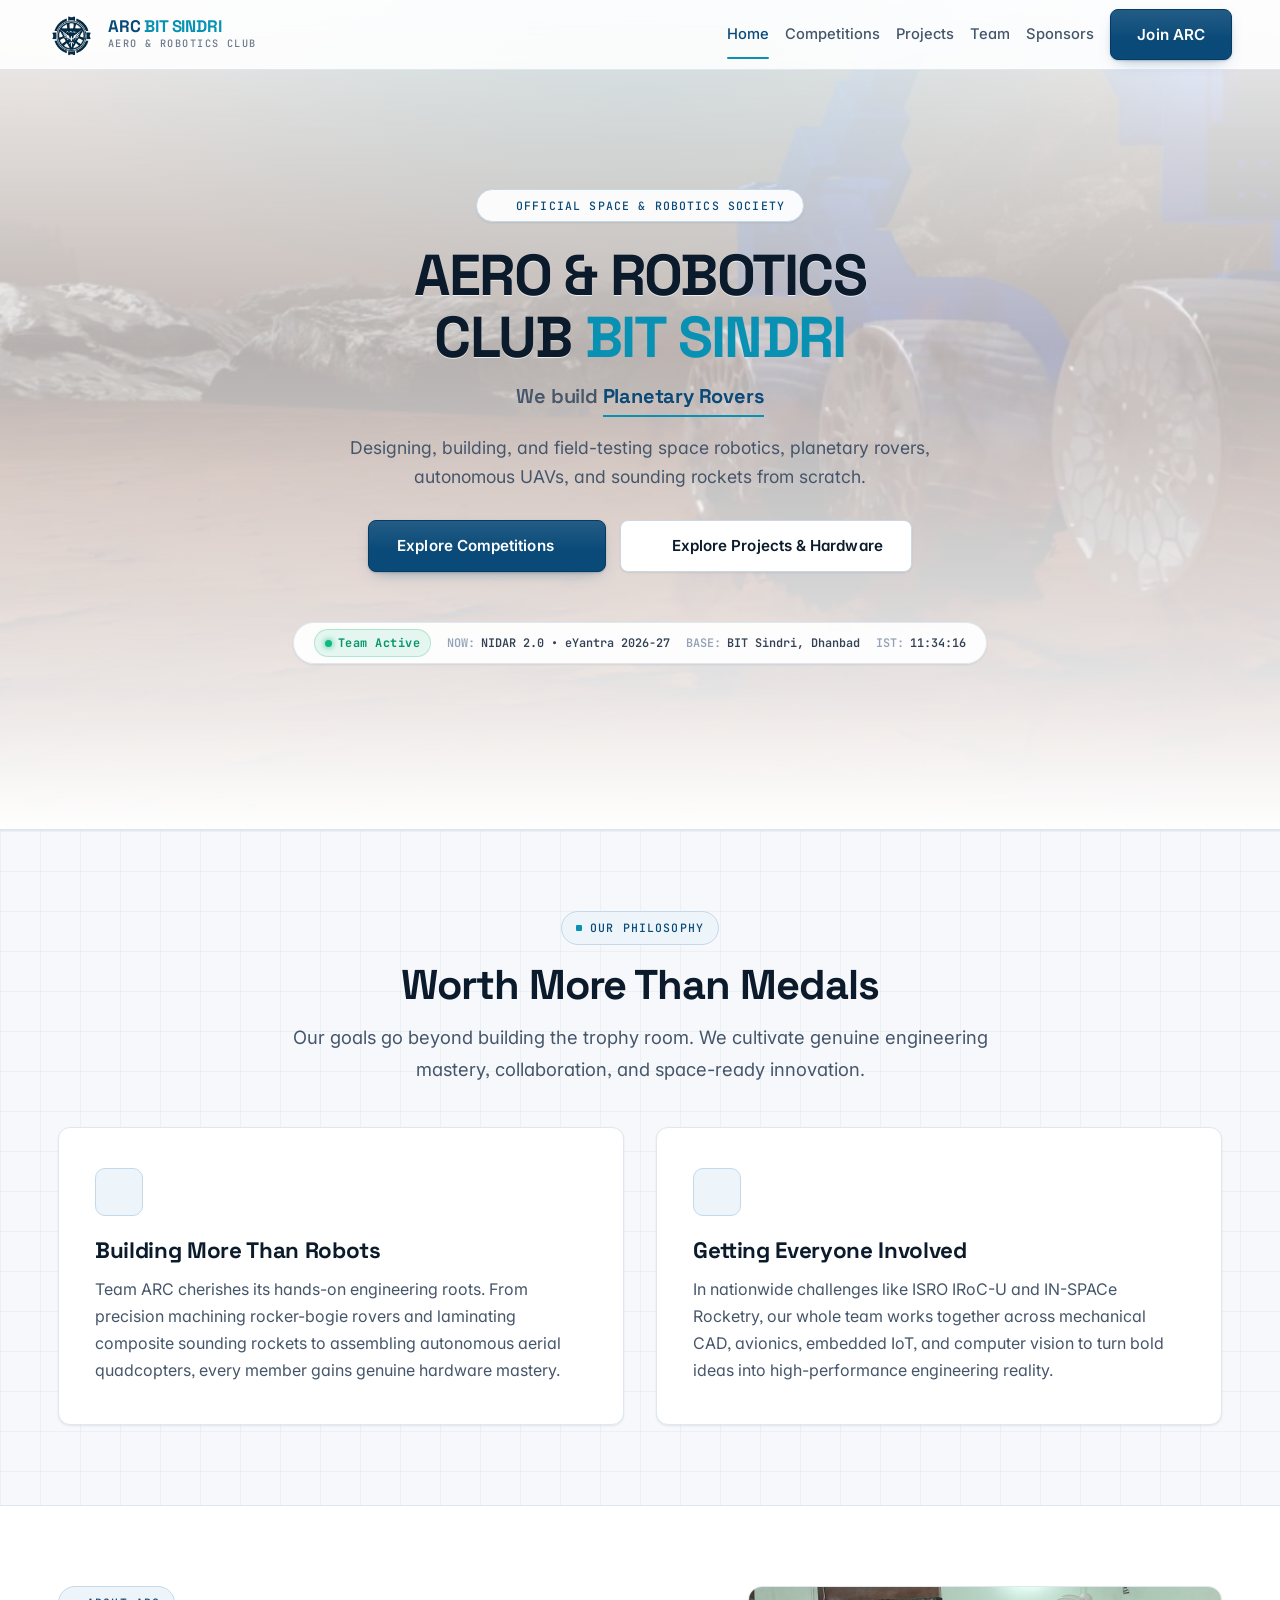
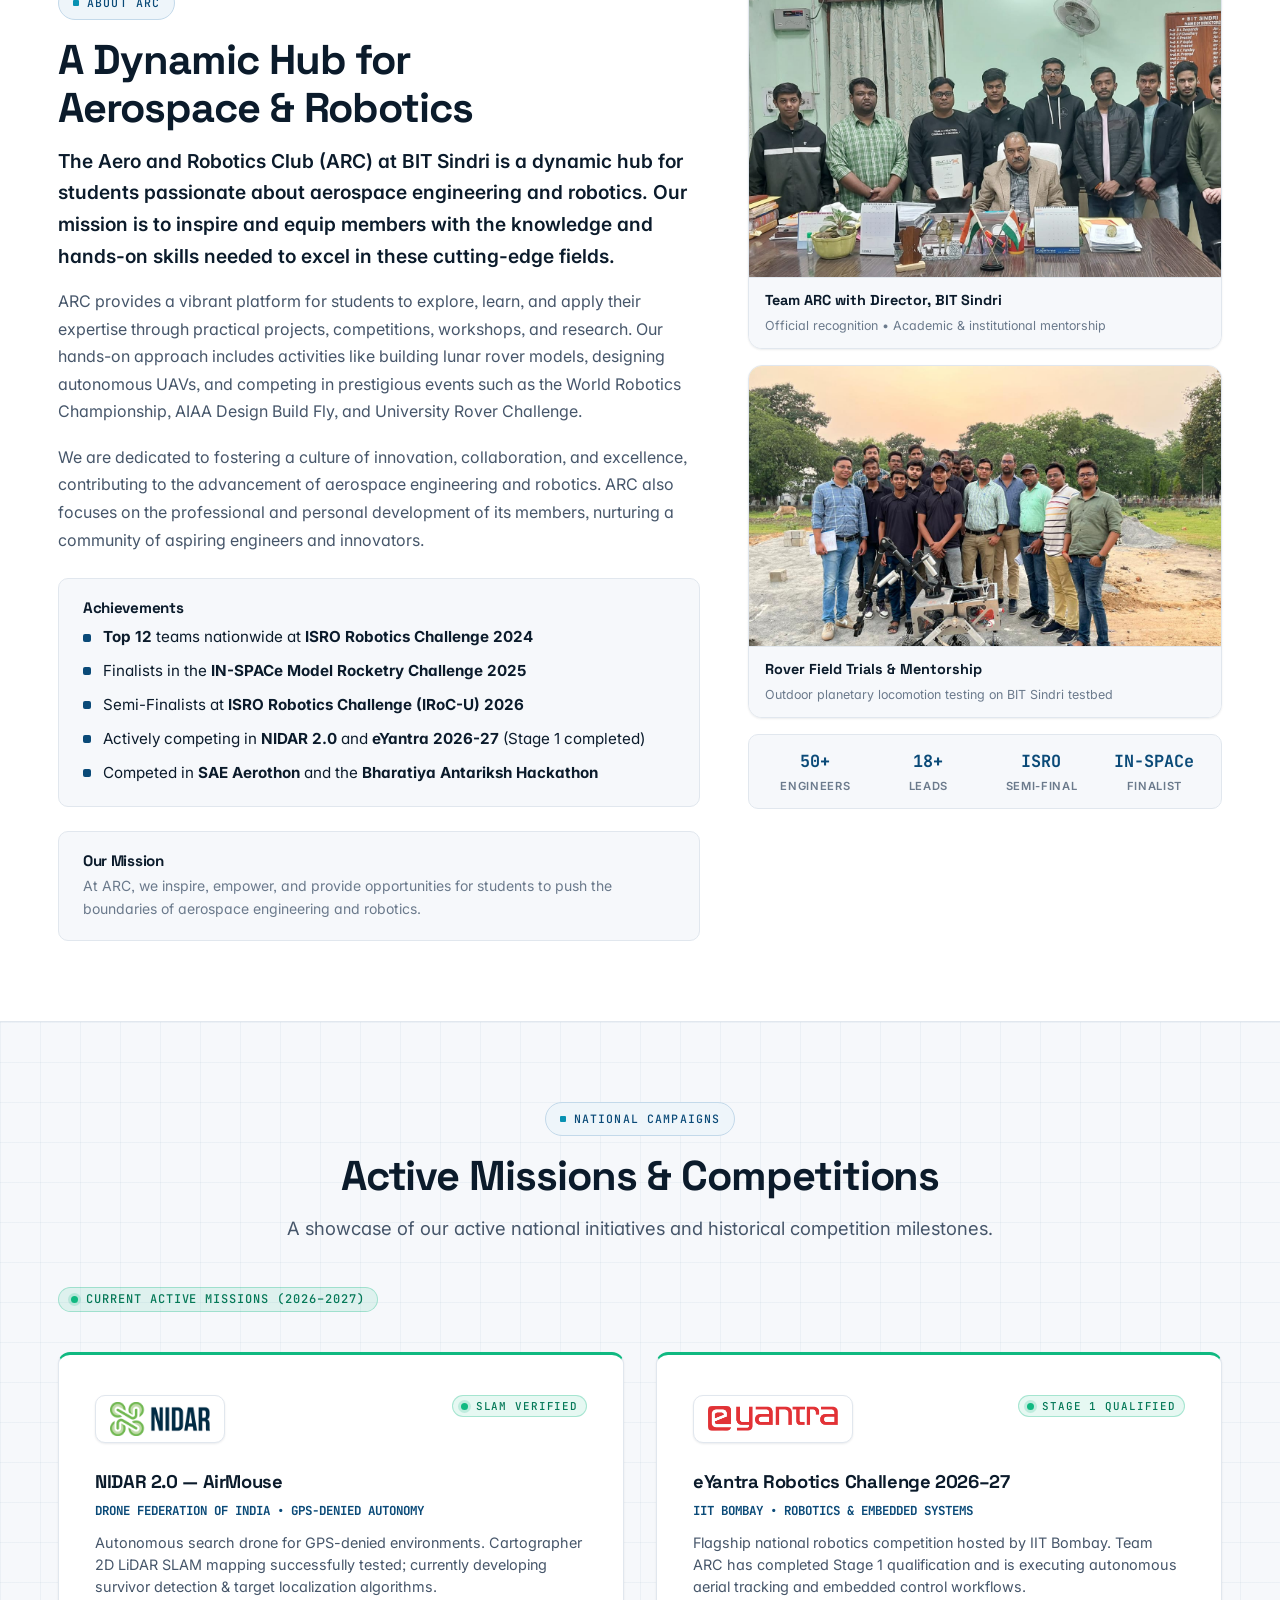
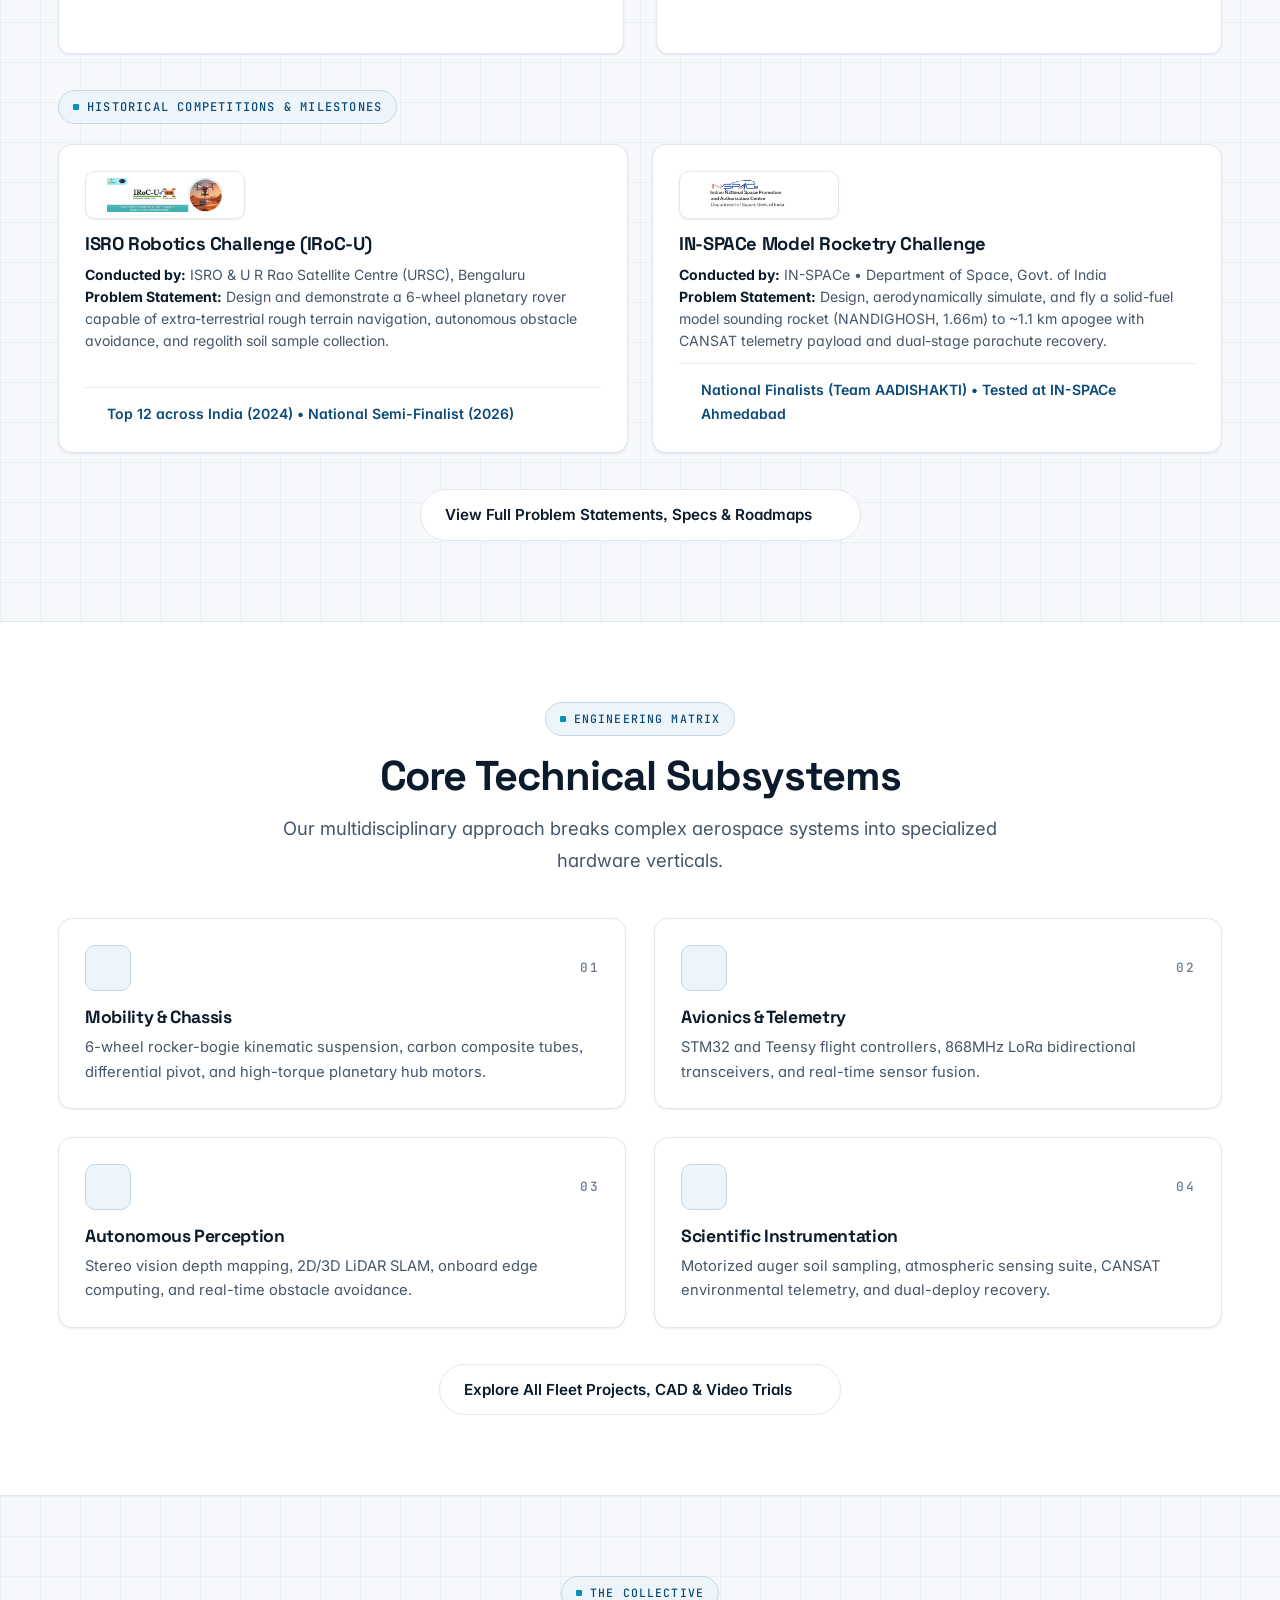
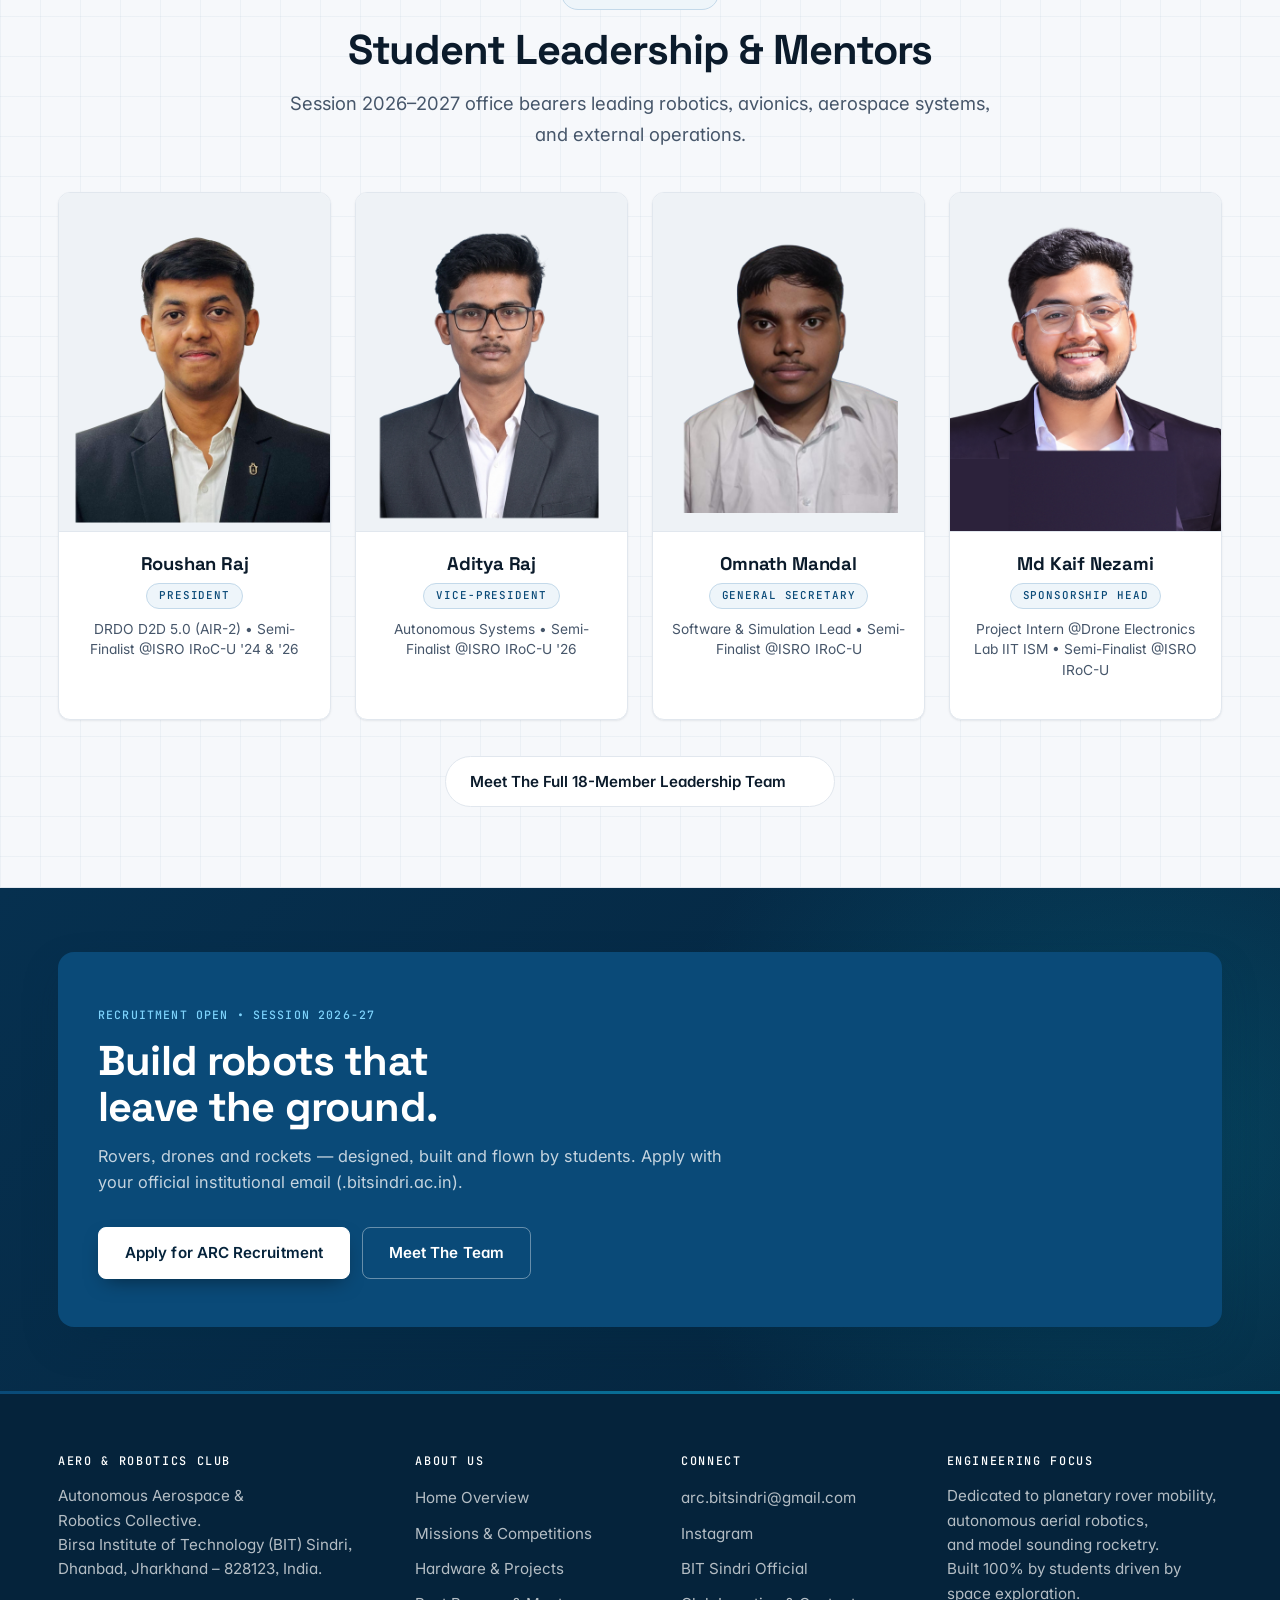
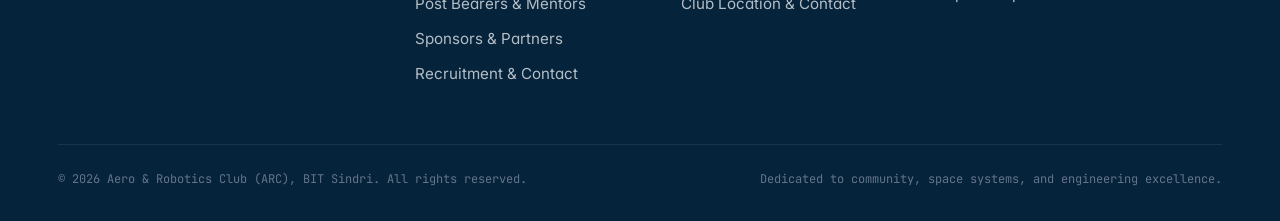
==== commit abf41165: "fix: increase hero video visibility and contrast, and fix NIDAR logo text readability" ====
--- a/index.html
+++ b/index.html
@@ -19,7 +19,7 @@
   <script src="https://unpkg.com/lucide@0.468.0/dist/umd/lucide.min.js" defer></script>
 
   <!-- Master Stylesheet with cache bust -->
-  <link rel="stylesheet" href="css/style.css?v=46">
+  <link rel="stylesheet" href="css/style.css?v=47">
 </head>
 <body>
   <!-- ======================================================================
--- a/css/style.css
+++ b/css/style.css
@@ -2528,7 +2528,7 @@
   letter-spacing: -0.03em;
   line-height: 1.15;
   color: var(--primary);
-  text-shadow: 0 1px 2px rgba(255, 255, 255, 0.95), 0 0 14px rgba(255, 255, 255, 0.85);
+  text-shadow: 0 1px 2px rgba(255, 255, 255, 0.98), 0 0 16px rgba(255, 255, 255, 0.95), 0 0 28px rgba(255, 255, 255, 0.9);
   -webkit-text-fill-color: initial !important;
   background: none !important;
 }
@@ -2537,13 +2537,14 @@
   font-weight: 700;
   -webkit-text-fill-color: initial !important;
   background: none !important;
-  text-shadow: 0 1px 2px rgba(255, 255, 255, 0.95), 0 0 14px rgba(255, 255, 255, 0.85);
+  text-shadow: 0 1px 2px rgba(255, 255, 255, 0.98), 0 0 16px rgba(255, 255, 255, 0.95), 0 0 28px rgba(255, 255, 255, 0.9);
 }
 
 .hero-rotator {
   font-family: var(--font-heading);
   font-weight: 600;
-  color: var(--text-secondary);
+  color: #0f172a;
+  text-shadow: 0 1px 2px rgba(255, 255, 255, 0.95), 0 0 14px rgba(255, 255, 255, 0.9);
 }
 .rotator-word {
   color: var(--accent);
@@ -2553,9 +2554,10 @@
 
 .hero-subtitle {
   font-family: var(--font-body);
-  font-weight: 400;
-  color: var(--text-secondary);
+  font-weight: 500;
+  color: #1e293b;
   line-height: 1.7;
+  text-shadow: 0 1px 2px rgba(255, 255, 255, 0.95), 0 0 14px rgba(255, 255, 255, 0.9);
 }
 
 .brand-name {
@@ -2597,16 +2599,16 @@
 }
 
 .hero-video {
-  opacity: 0.35;
-  filter: saturate(1.15) contrast(1.05);
+  opacity: 0.68;
+  filter: saturate(1.22) contrast(1.08);
 }
 
 .hero::after {
   background: linear-gradient(
     180deg,
-    rgba(255, 255, 255, 0.90) 0%,
-    rgba(255, 255, 255, 0.54) 42%,
-    rgba(255, 255, 255, 0.88) 85%,
+    rgba(255, 255, 255, 0.78) 0%,
+    rgba(255, 255, 255, 0.22) 32%,
+    rgba(255, 255, 255, 0.28) 65%,
     var(--bg-body) 100%
   );
 }
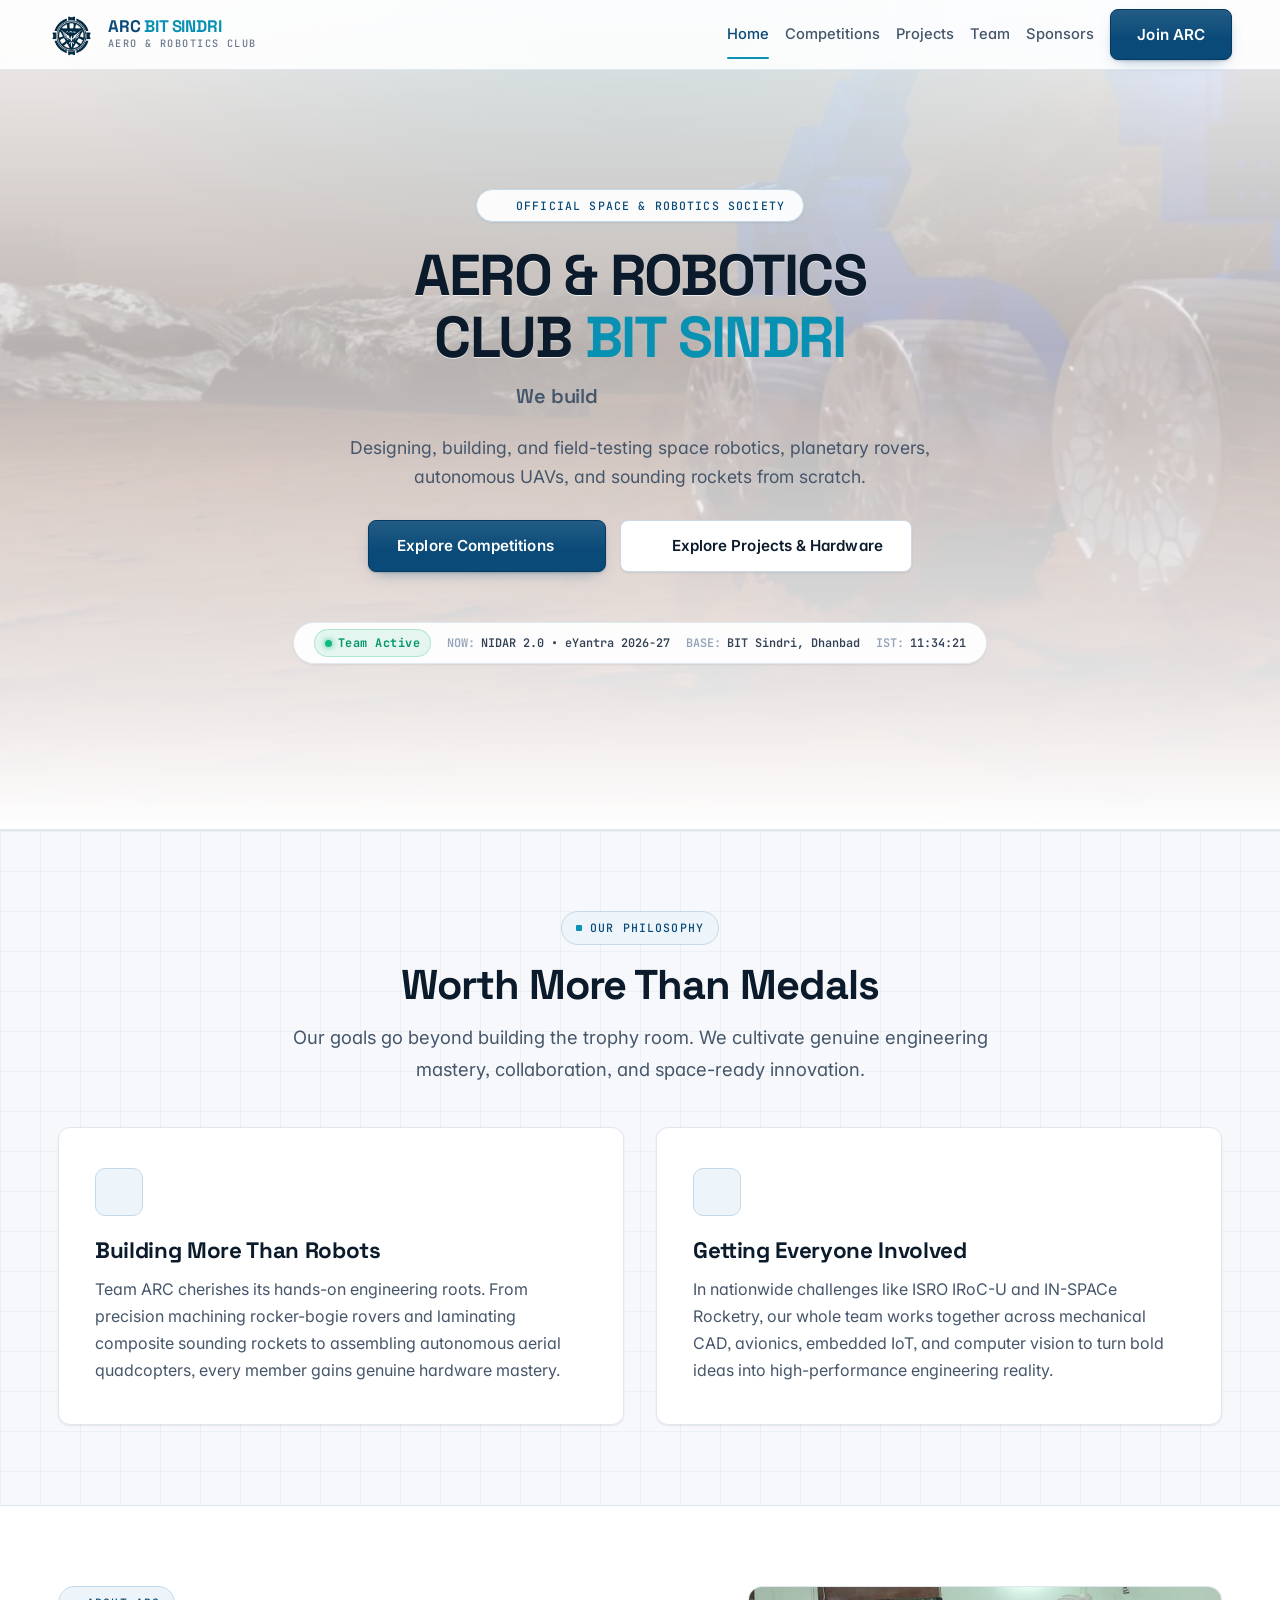
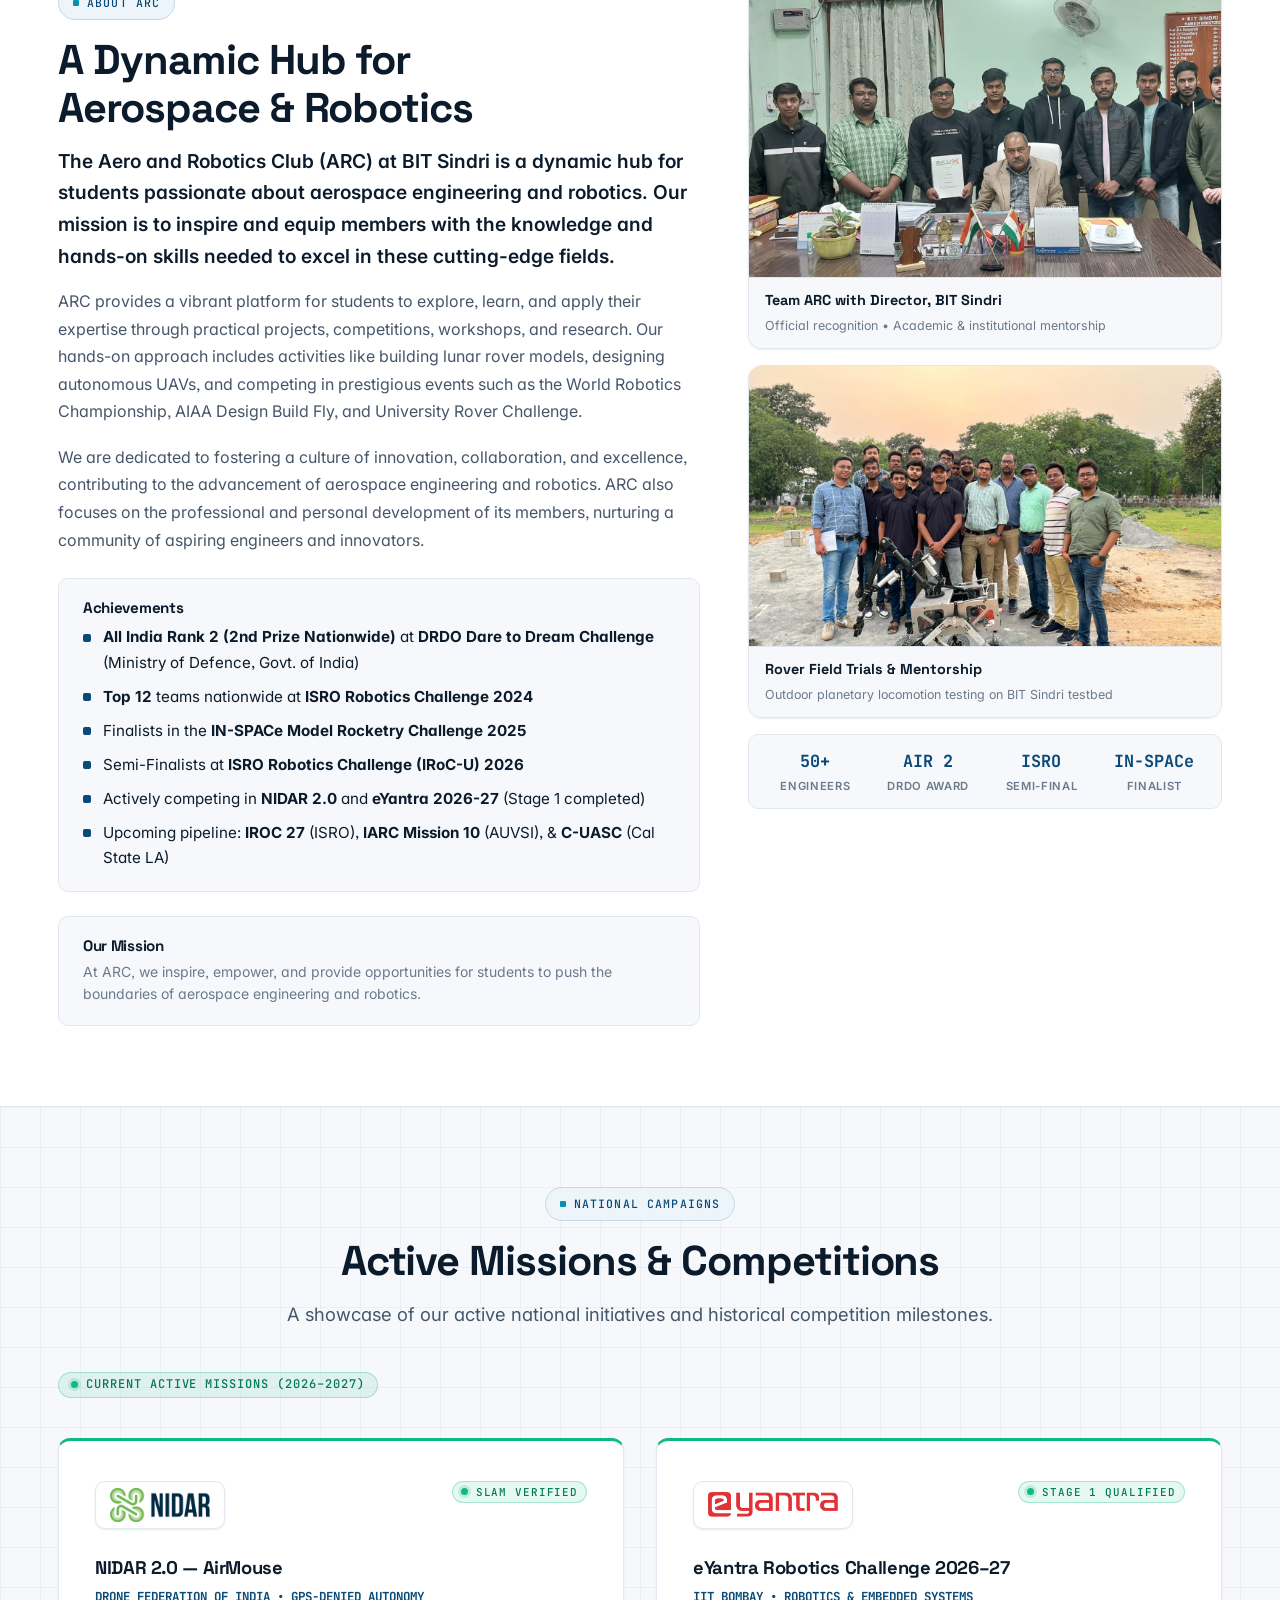
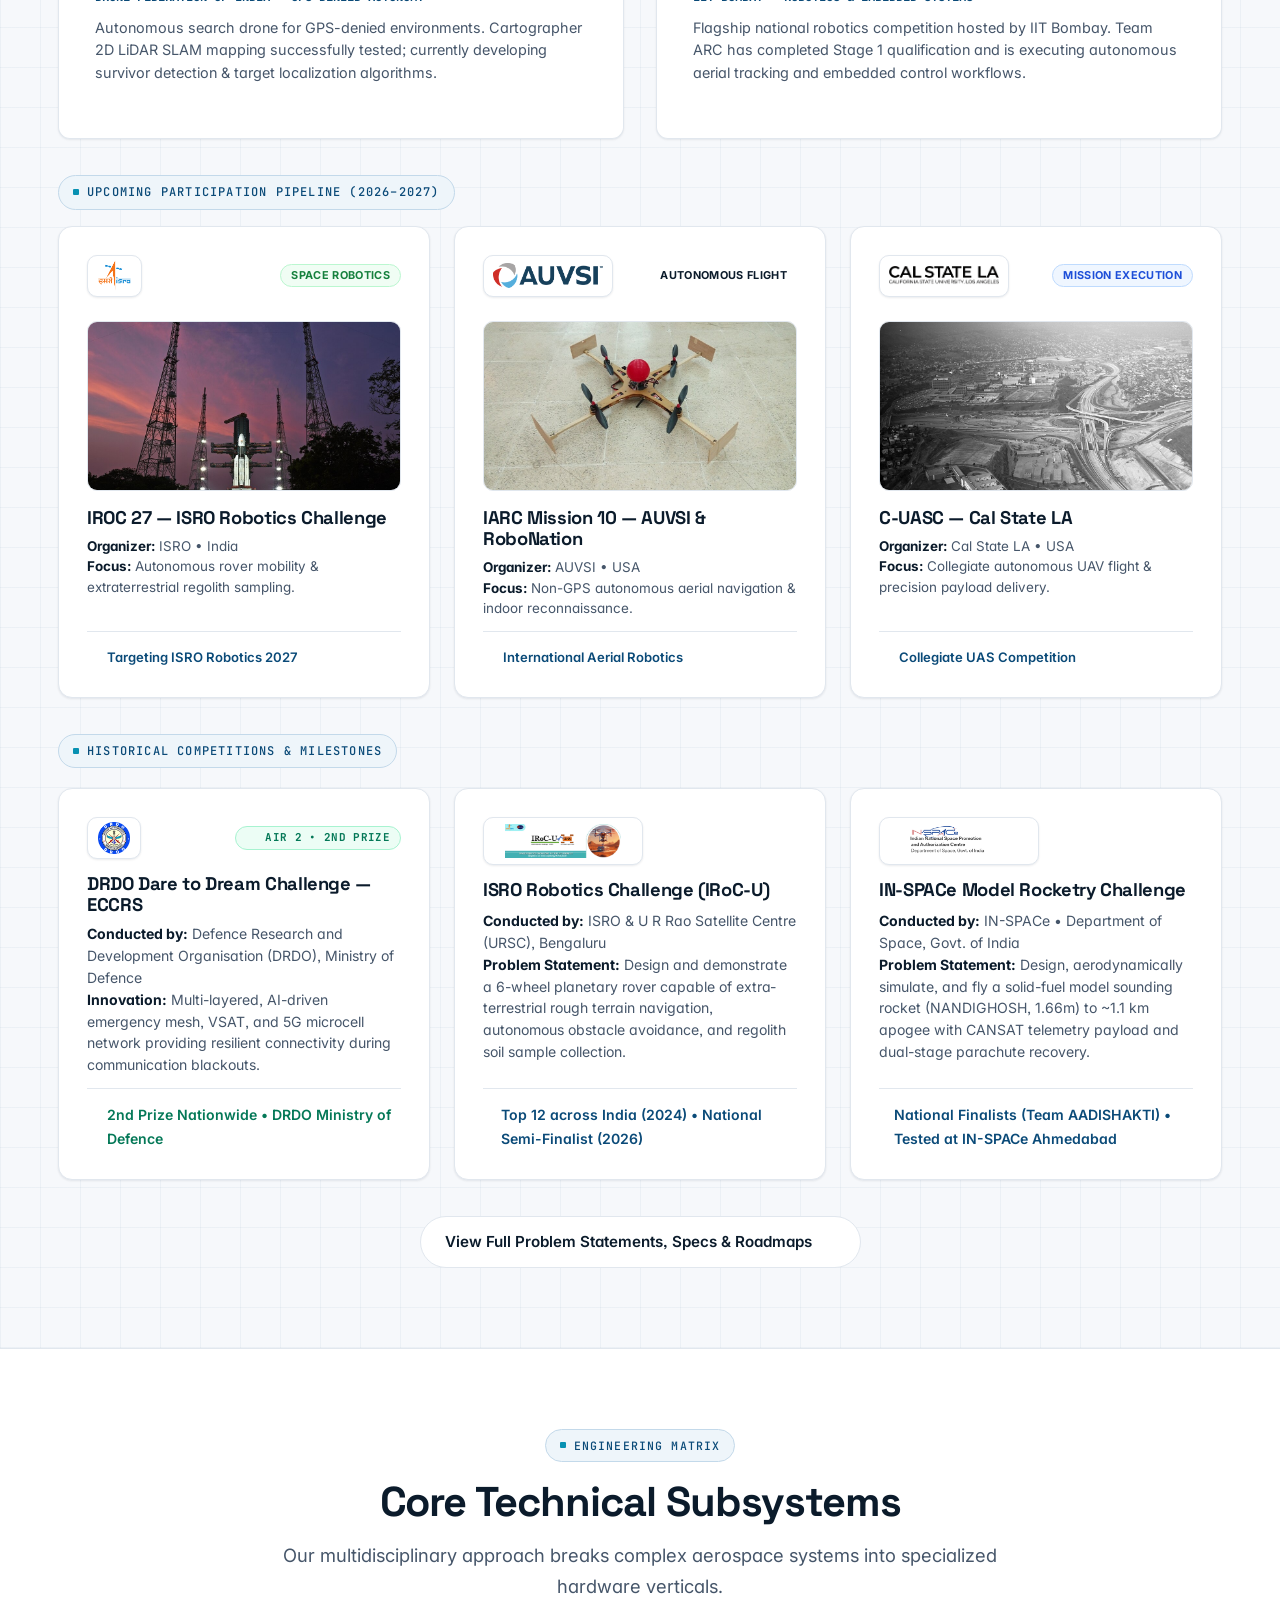
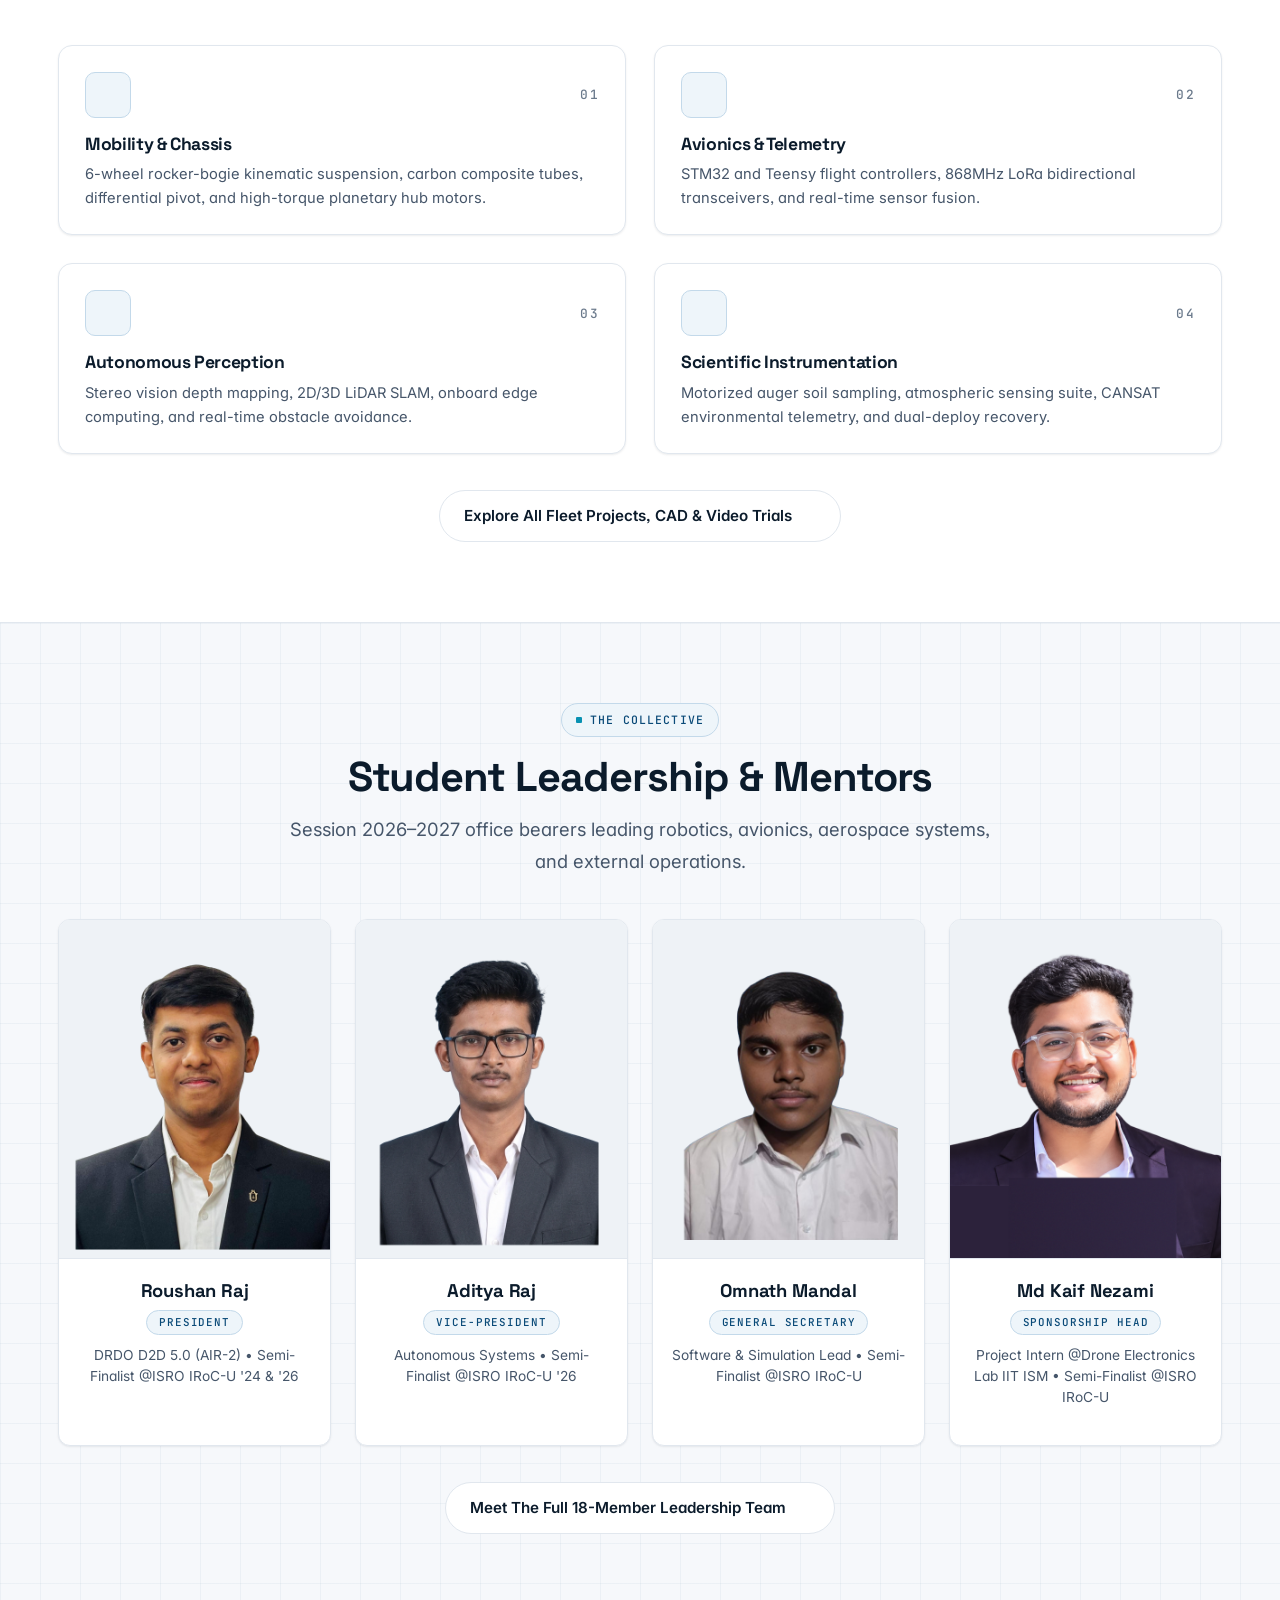
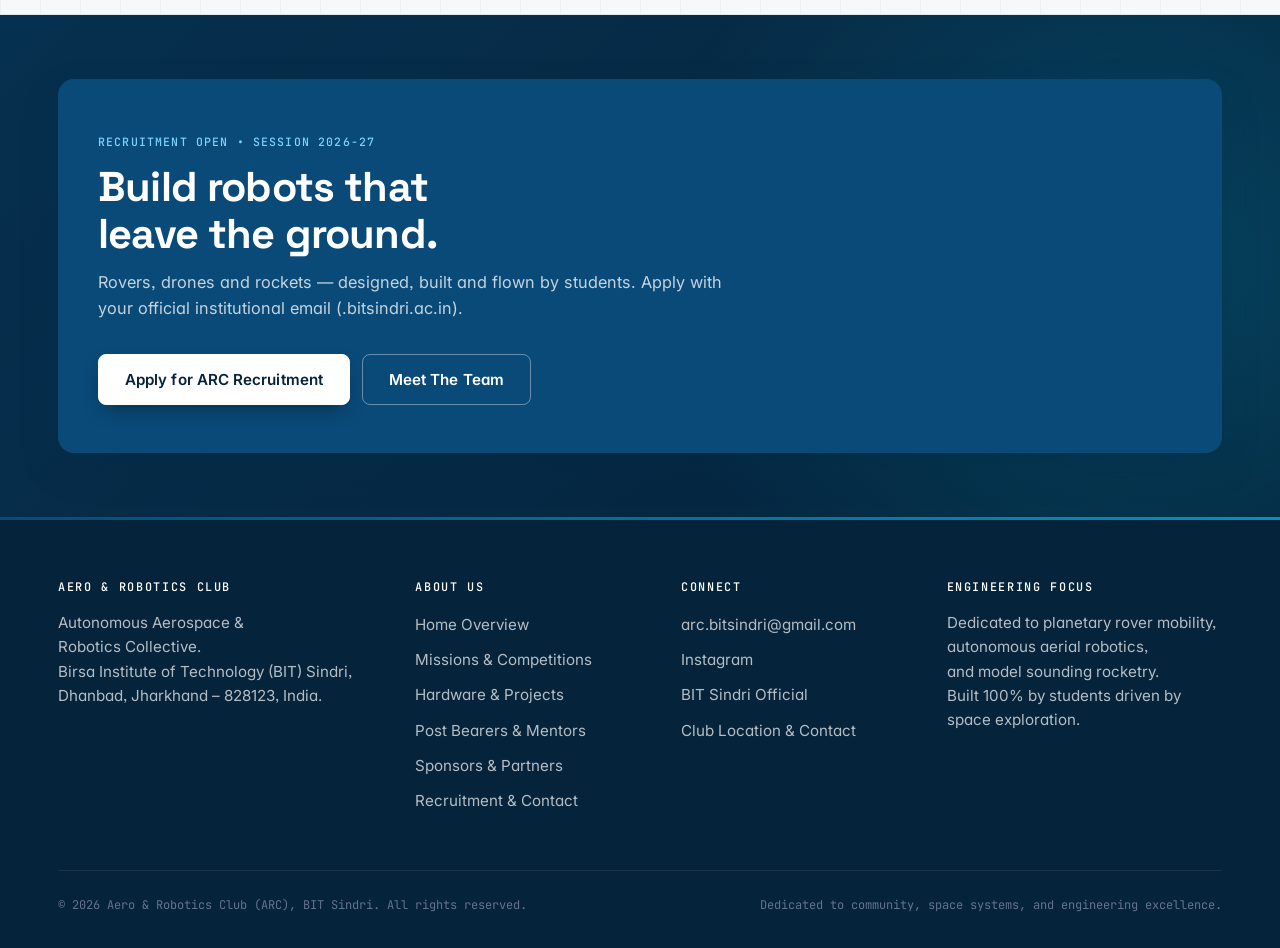
==== commit ea16157d: "feat(competitions): add DRDO Dare to Dream AIR 2 milestone and official high-res Upcoming Participat" ====
--- a/index.html
+++ b/index.html
@@ -19,7 +19,7 @@
   <script src="https://unpkg.com/lucide@0.468.0/dist/umd/lucide.min.js" defer></script>
 
   <!-- Master Stylesheet with cache bust -->
-  <link rel="stylesheet" href="css/style.css?v=47">
+  <link rel="stylesheet" href="css/style.css?v=48">
 </head>
 <body>
   <!-- ======================================================================
@@ -153,11 +153,12 @@
           <div class="about-meta-box">
             <h4>Achievements</h4>
             <ul class="ach-list">
+              <li><strong>All India Rank 2 (2nd Prize Nationwide)</strong> at <strong>DRDO Dare to Dream Challenge</strong> (Ministry of Defence, Govt. of India)</li>
               <li><strong>Top 12</strong> teams nationwide at <strong>ISRO Robotics Challenge 2024</strong></li>
               <li>Finalists in the <strong>IN-SPACe Model Rocketry Challenge 2025</strong></li>
               <li>Semi-Finalists at <strong>ISRO Robotics Challenge (IRoC-U) 2026</strong></li>
               <li>Actively competing in <strong>NIDAR 2.0</strong> and <strong>eYantra 2026-27</strong> (Stage 1 completed)</li>
-              <li>Competed in <strong>SAE Aerothon</strong> and the <strong>Bharatiya Antariksh Hackathon</strong></li>
+              <li>Upcoming pipeline: <strong>IROC 27</strong> (ISRO), <strong>IARC Mission 10</strong> (AUVSI), &amp; <strong>C-UASC</strong> (Cal State LA)</li>
             </ul>
           </div>
 
@@ -190,8 +191,8 @@
               <span>Engineers</span>
             </div>
             <div class="quick-stat-item">
-              <strong>18+</strong>
-              <span>Leads</span>
+              <strong>AIR 2</strong>
+              <span>DRDO Award</span>
             </div>
             <div class="quick-stat-item">
               <strong>ISRO</strong>
@@ -265,13 +266,110 @@
         </div>
       </div>
 
-      <!-- 2. Past Competitions & Track Record Preview -->
+      <!-- 2. Upcoming Pipeline (2026-2027) -->
+      <div style="margin-bottom: 36px;">
+        <div style="display:flex; align-items:center; gap:10px; margin-bottom:16px;">
+          <span class="section-pill" style="margin-bottom:0; font-size:0.75rem;">Upcoming Participation Pipeline (2026&ndash;2027)</span>
+        </div>
+        <div class="upcoming-grid">
+          
+          <!-- IROC 27 -->
+          <div class="upcoming-card">
+            <div class="card-header-row">
+              <div class="mission-logo-badge">
+                <img src="assets/images/logos/isro_official_transparent.png" alt="ISRO Logo">
+              </div>
+              <span class="comp-status-badge rover">SPACE ROBOTICS</span>
+            </div>
+            <div class="mission-card-media" style="height:170px;">
+              <img src="assets/images/competitions/upcoming/upcoming_iroc27.jpg" alt="IROC 27 Rover Autonomous Systems">
+            </div>
+            <h4 style="font-size:1.15rem; margin-bottom:8px;">IROC 27 &mdash; ISRO Robotics Challenge</h4>
+            <div class="past-comp-meta" style="font-size:0.84rem; flex:1;">
+              <strong>Organizer:</strong> ISRO &bull; India<br>
+              <strong>Focus:</strong> Autonomous rover mobility &amp; extraterrestrial regolith sampling.
+            </div>
+            <div class="past-comp-result" style="font-size:0.82rem;">
+              <i data-lucide="compass" style="width:14px;height:14px;"></i>
+              <span>Targeting ISRO Robotics 2027</span>
+            </div>
+          </div>
+
+          <!-- IARC Mission 10 -->
+          <div class="upcoming-card">
+            <div class="card-header-row">
+              <div class="mission-logo-badge">
+                <img src="assets/images/logos/auvsi_robonation.png" alt="AUVSI Logo">
+              </div>
+              <span class="comp-status-badge">AUTONOMOUS FLIGHT</span>
+            </div>
+            <div class="mission-card-media" style="height:170px;">
+              <img src="assets/images/competitions/upcoming/upcoming_iarc.jpg" alt="IARC Mission 10 Autonomous Aerial Robotics">
+            </div>
+            <h4 style="font-size:1.15rem; margin-bottom:8px;">IARC Mission 10 &mdash; AUVSI &amp; RoboNation</h4>
+            <div class="past-comp-meta" style="font-size:0.84rem; flex:1;">
+              <strong>Organizer:</strong> AUVSI &bull; USA<br>
+              <strong>Focus:</strong> Non-GPS autonomous aerial navigation &amp; indoor reconnaissance.
+            </div>
+            <div class="past-comp-result" style="font-size:0.82rem;">
+              <i data-lucide="plane" style="width:14px;height:14px;"></i>
+              <span>International Aerial Robotics</span>
+            </div>
+          </div>
+
+          <!-- C-UASC -->
+          <div class="upcoming-card">
+            <div class="card-header-row">
+              <div class="mission-logo-badge">
+                <img src="assets/images/logos/calstate_la.png" alt="Cal State LA Logo">
+              </div>
+              <span class="comp-status-badge rocket">MISSION EXECUTION</span>
+            </div>
+            <div class="mission-card-media" style="height:170px;">
+              <img src="assets/images/competitions/upcoming/upcoming_cuasc.jpg" alt="C-UASC Collegiate UAS">
+            </div>
+            <h4 style="font-size:1.15rem; margin-bottom:8px;">C-UASC &mdash; Cal State LA</h4>
+            <div class="past-comp-meta" style="font-size:0.84rem; flex:1;">
+              <strong>Organizer:</strong> Cal State LA &bull; USA<br>
+              <strong>Focus:</strong> Collegiate autonomous UAV flight &amp; precision payload delivery.
+            </div>
+            <div class="past-comp-result" style="font-size:0.82rem;">
+              <i data-lucide="crosshair" style="width:14px;height:14px;"></i>
+              <span>Collegiate UAS Competition</span>
+            </div>
+          </div>
+
+        </div>
+      </div>
+
+      <!-- 3. Past Competitions & Track Record Preview -->
       <div>
         <div style="display:flex; align-items:center; gap:10px; margin-bottom:16px;">
           <span class="section-pill" style="margin-bottom:0; font-size:0.75rem;">Historical Competitions &amp; Milestones</span>
         </div>
         <div class="past-comp-grid">
           
+          <!-- DRDO Dare to Dream Challenge -->
+          <div class="past-comp-card">
+            <div class="card-header-row">
+              <div class="mission-logo-badge">
+                <img src="assets/images/logos/drdo.png" alt="DRDO Logo">
+              </div>
+              <span class="comp-status-badge" style="background:#ecfdf5; color:#047857; border:1px solid #a7f3d0; font-family:var(--font-mono); font-size:0.68rem; font-weight:700; padding:3px 8px; border-radius:999px;">
+                <i data-lucide="trophy" style="width:11px;height:11px;display:inline-block;vertical-align:-1px;margin-right:2px;"></i> AIR 2 &bull; 2ND PRIZE
+              </span>
+            </div>
+            <h4 style="font-size:1.15rem; margin-bottom:8px;">DRDO Dare to Dream Challenge &mdash; ECCRS</h4>
+            <div class="past-comp-meta">
+              <strong>Conducted by:</strong> Defence Research and Development Organisation (DRDO), Ministry of Defence<br>
+              <strong>Innovation:</strong> Multi-layered, AI-driven emergency mesh, VSAT, and 5G microcell network providing resilient connectivity during communication blackouts.
+            </div>
+            <div class="past-comp-result" style="color:#047857;">
+              <i data-lucide="award" style="width:16px;height:16px;color:#047857;"></i>
+              <span>2nd Prize Nationwide &bull; DRDO Ministry of Defence</span>
+            </div>
+          </div>
+
           <!-- ISRO IRoC-U -->
           <div class="past-comp-card">
             <div class="mission-logo-badge">
--- a/css/style.css
+++ b/css/style.css
@@ -3411,7 +3411,8 @@
 .step-card.reveal,
 .about-photo-card.reveal,
 .contact-item.reveal,
-.comp-photo-item.reveal{
+.comp-photo-item.reveal,
+.upcoming-card.reveal{
   transition: opacity 0.65s ease, transform 0.65s ease, box-shadow 0.25s ease, border-color 0.25s ease;
 }
 .section-header:not(.reveal),
@@ -3421,6 +3422,78 @@
 .step-card:not(.reveal),
 .about-photo-card:not(.reveal),
 .contact-item:not(.reveal),
-.comp-photo-item:not(.reveal){
+.comp-photo-item:not(.reveal),
+.upcoming-card:not(.reveal){
   transition-delay: 0s !important;
 }
+
+/* ---------- 13. Upcoming Participation & Card Spacing Consistency ---------- */
+.upcoming-grid {
+  display: grid;
+  grid-template-columns: repeat(auto-fit, minmax(320px, 1fr));
+  gap: 24px;
+}
+.upcoming-card {
+  background: #ffffff;
+  border: 1px solid var(--border);
+  border-radius: var(--radius-lg);
+  padding: 28px;
+  display: flex;
+  flex-direction: column;
+  box-shadow: var(--shadow-sm);
+  transition: transform 0.25s ease, border-color 0.25s ease, box-shadow 0.25s ease;
+}
+.upcoming-card:hover {
+  transform: translateY(-3px);
+  border-color: var(--primary-border);
+  box-shadow: var(--shadow-md), inset 0 2px 0 var(--accent);
+}
+.past-comp-card {
+  padding: 28px !important;
+}
+.mission-card-media {
+  margin: 10px 0 16px;
+  border-radius: var(--radius-md);
+  overflow: hidden;
+  border: 1px solid var(--border);
+  height: 180px;
+  background: var(--bg-subtle);
+}
+.mission-card-media img {
+  width: 100%;
+  height: 100%;
+  object-fit: cover;
+  display: block;
+}
+.comp-status-badge {
+  white-space: nowrap !important;
+  flex-shrink: 0 !important;
+  font-size: 0.68rem !important;
+  font-weight: 700 !important;
+  padding: 4px 10px !important;
+  line-height: 1.2 !important;
+  letter-spacing: 0.03em;
+}
+.card-header-row {
+  display: flex;
+  justify-content: space-between;
+  align-items: center;
+  gap: 12px;
+  margin-bottom: 14px;
+}
+.card-header-row .mission-logo-badge {
+  height: 42px;
+  max-width: 130px;
+  padding: 4px 10px;
+  margin-bottom: 0;
+  display: inline-flex;
+  align-items: center;
+  justify-content: center;
+}
+.card-header-row .mission-logo-badge img {
+  max-height: 32px;
+  max-width: 110px;
+  object-fit: contain;
+}
+
+
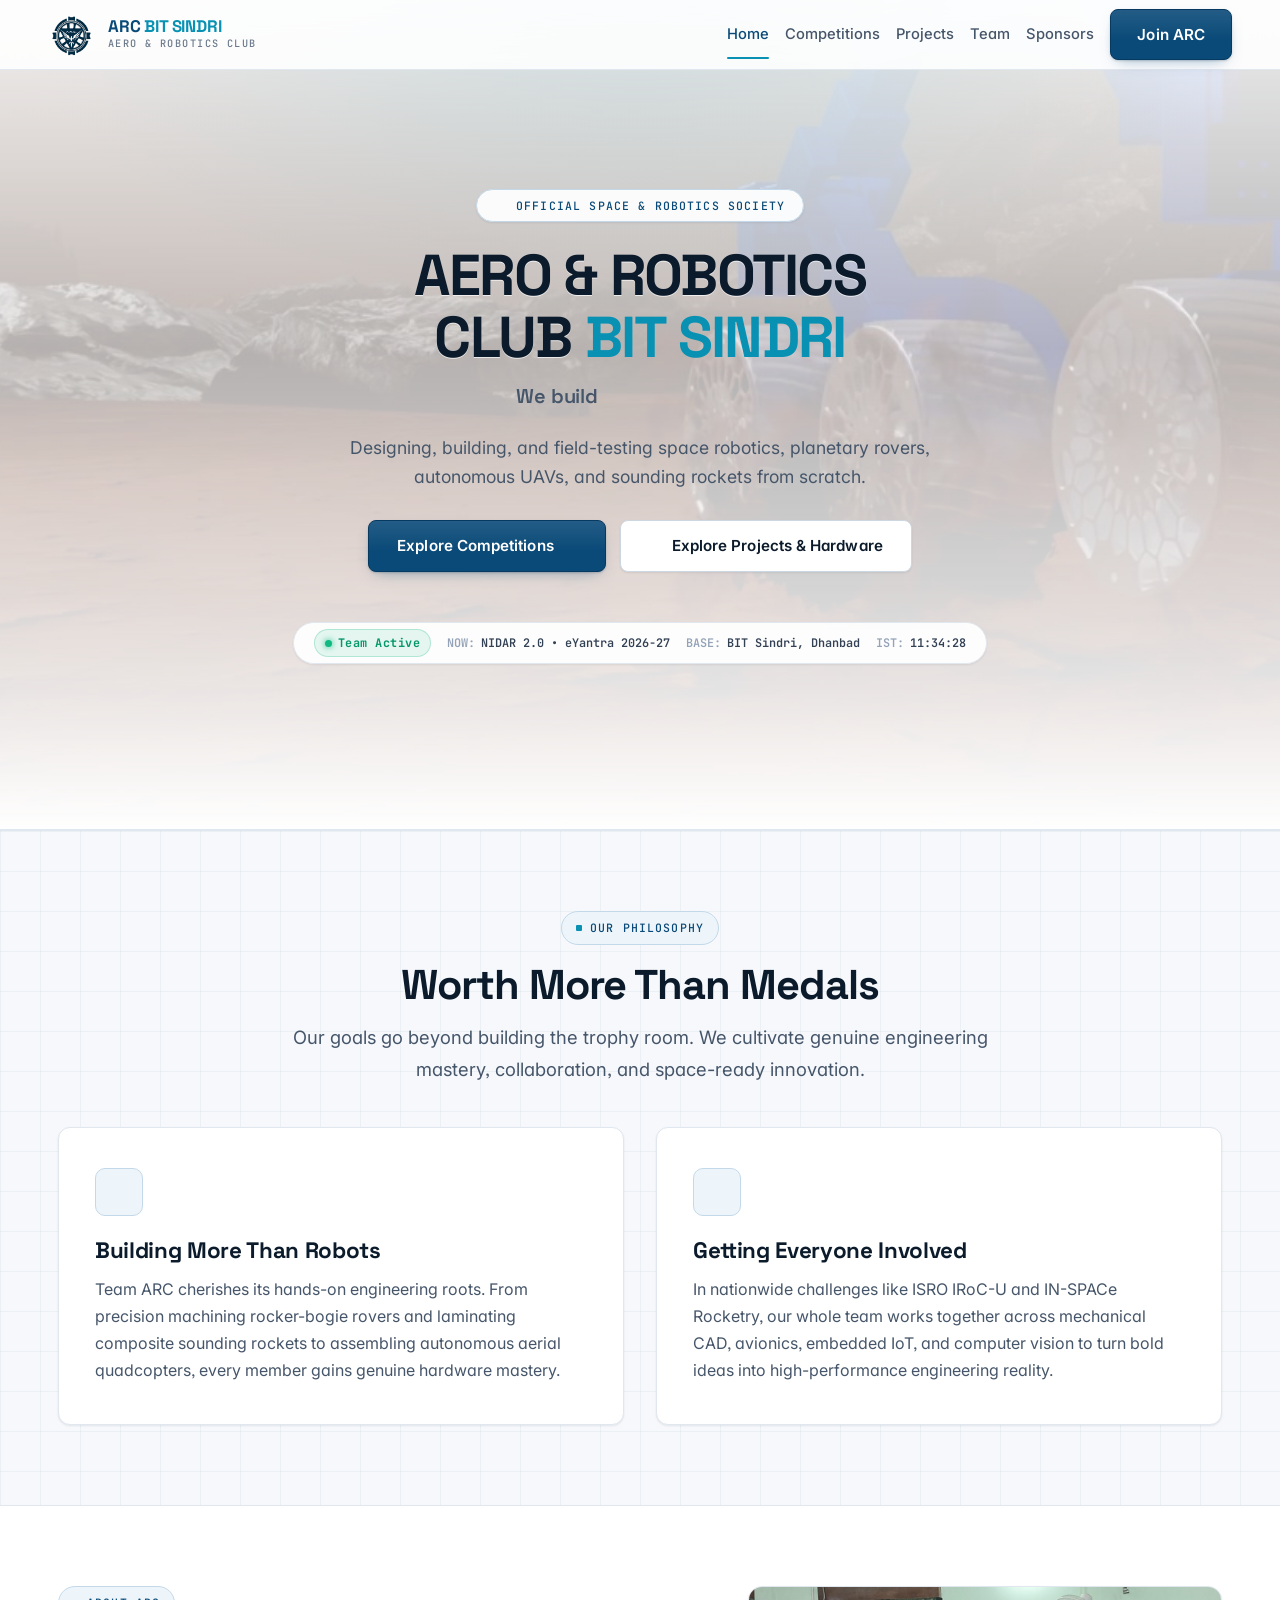
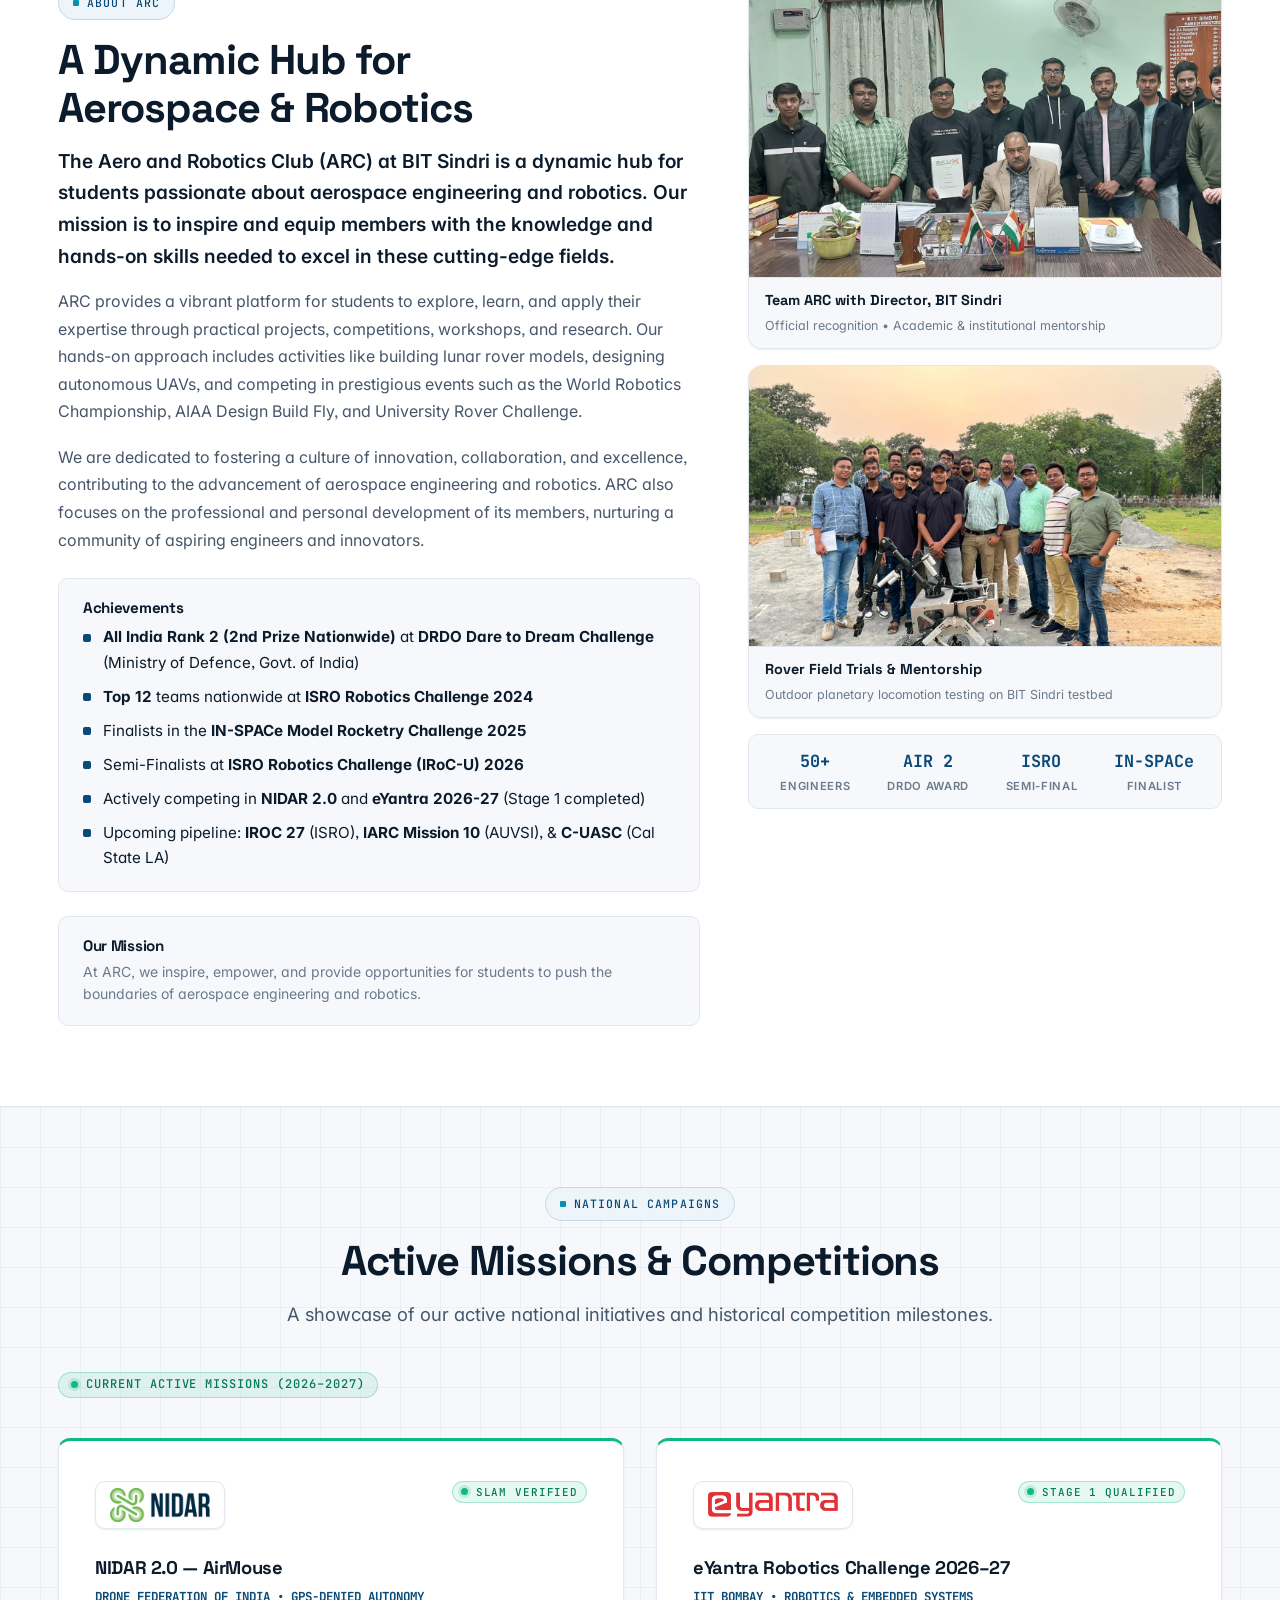
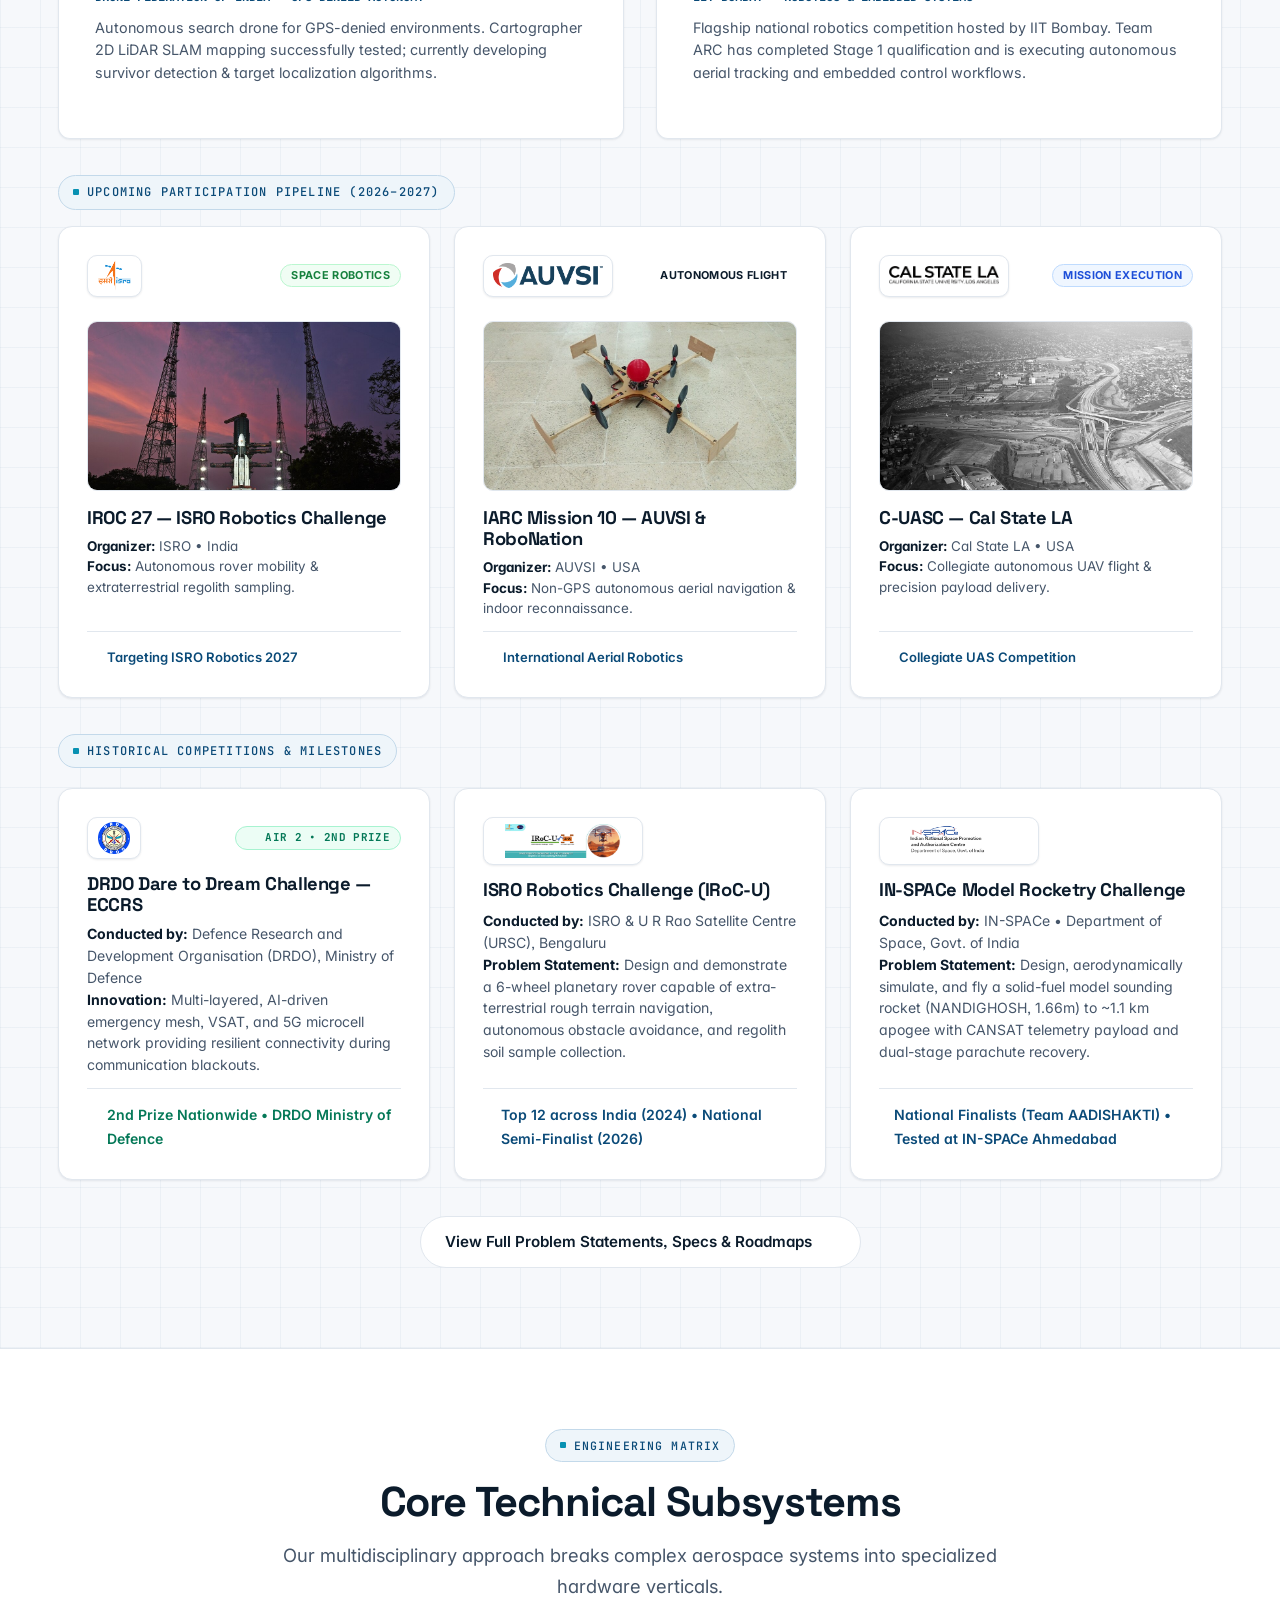
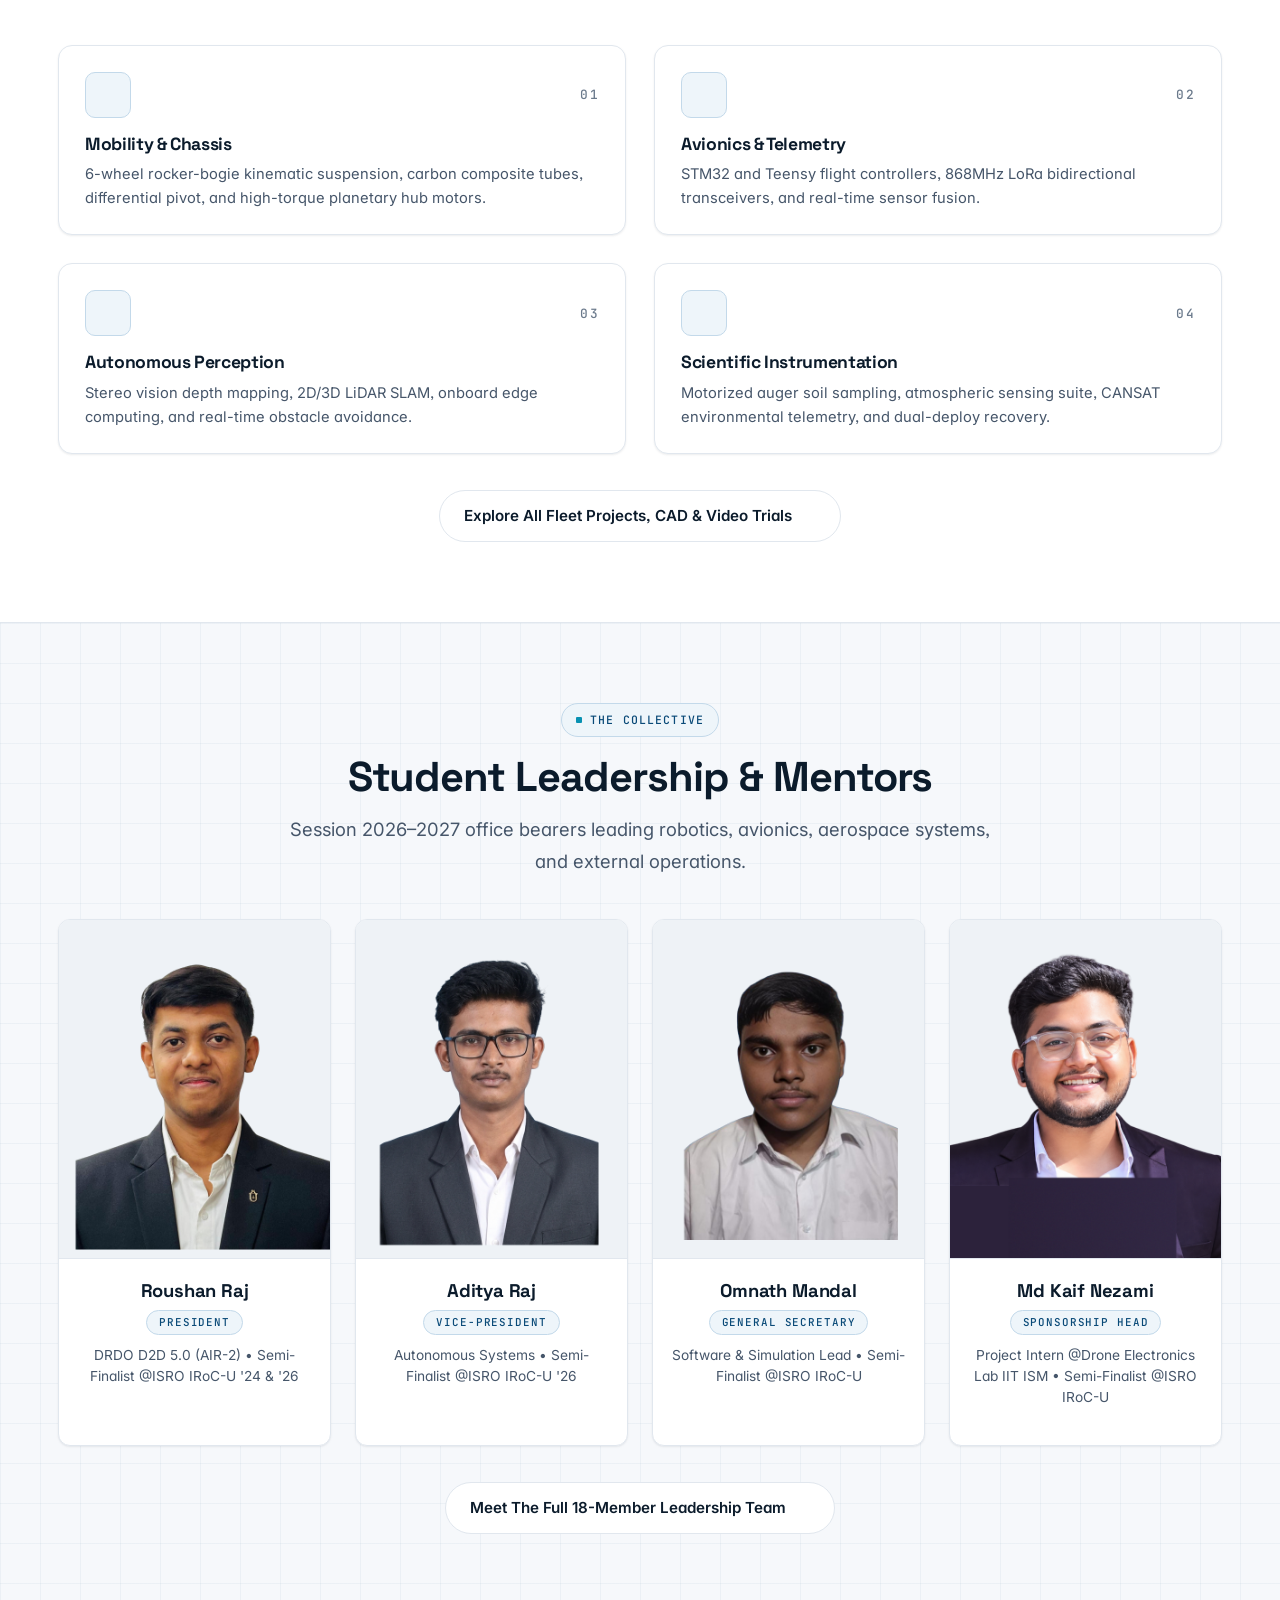
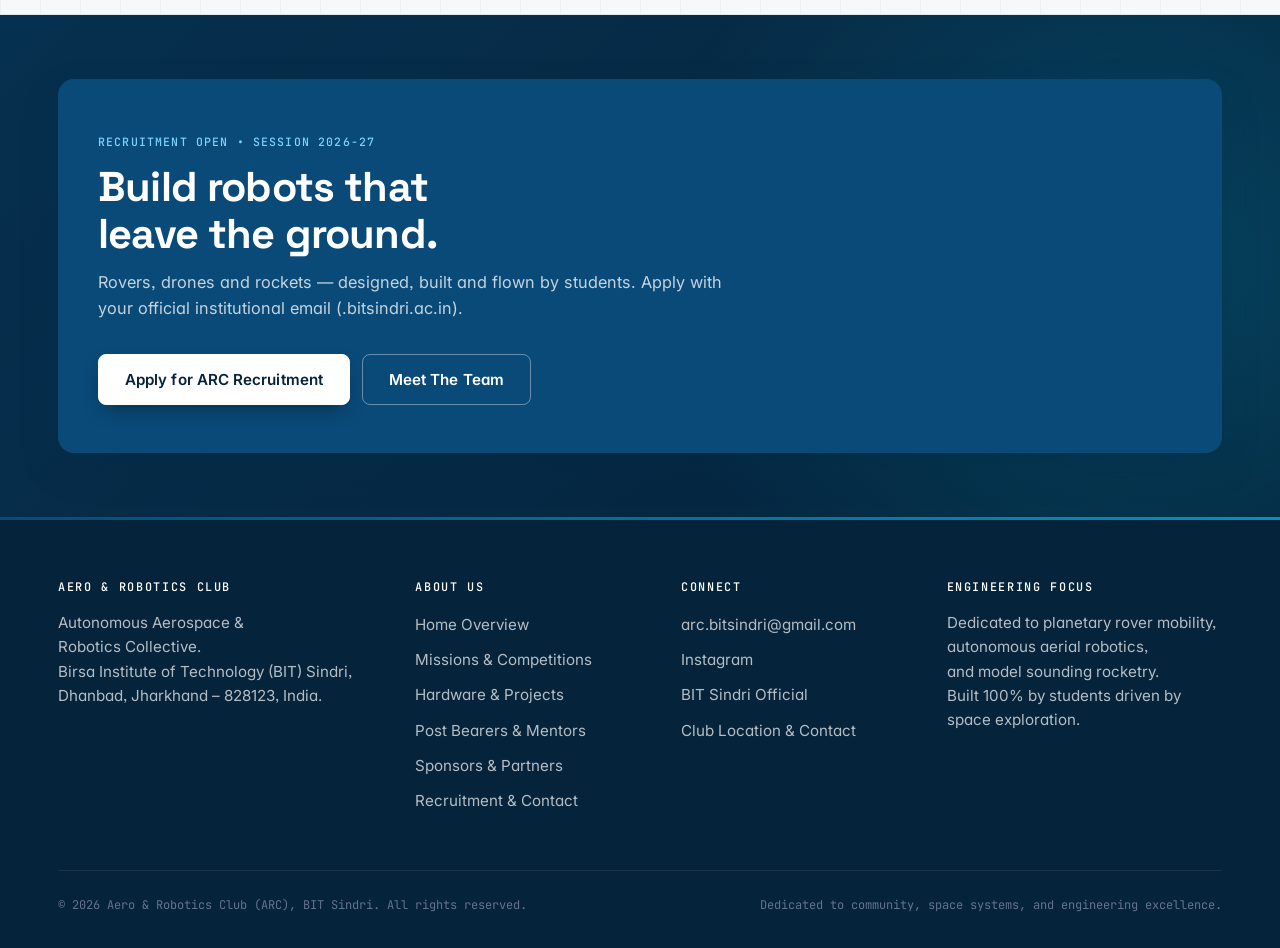
==== commit d6e4da3a: "feat(eyantra): add autonomous drone simulation video and poster to eYantra card" ====
--- a/index.html
+++ b/index.html
@@ -19,7 +19,7 @@
   <script src="https://unpkg.com/lucide@0.468.0/dist/umd/lucide.min.js" defer></script>
 
   <!-- Master Stylesheet with cache bust -->
-  <link rel="stylesheet" href="css/style.css?v=48">
+  <link rel="stylesheet" href="css/style.css?v=49">
 </head>
 <body>
   <!-- ======================================================================
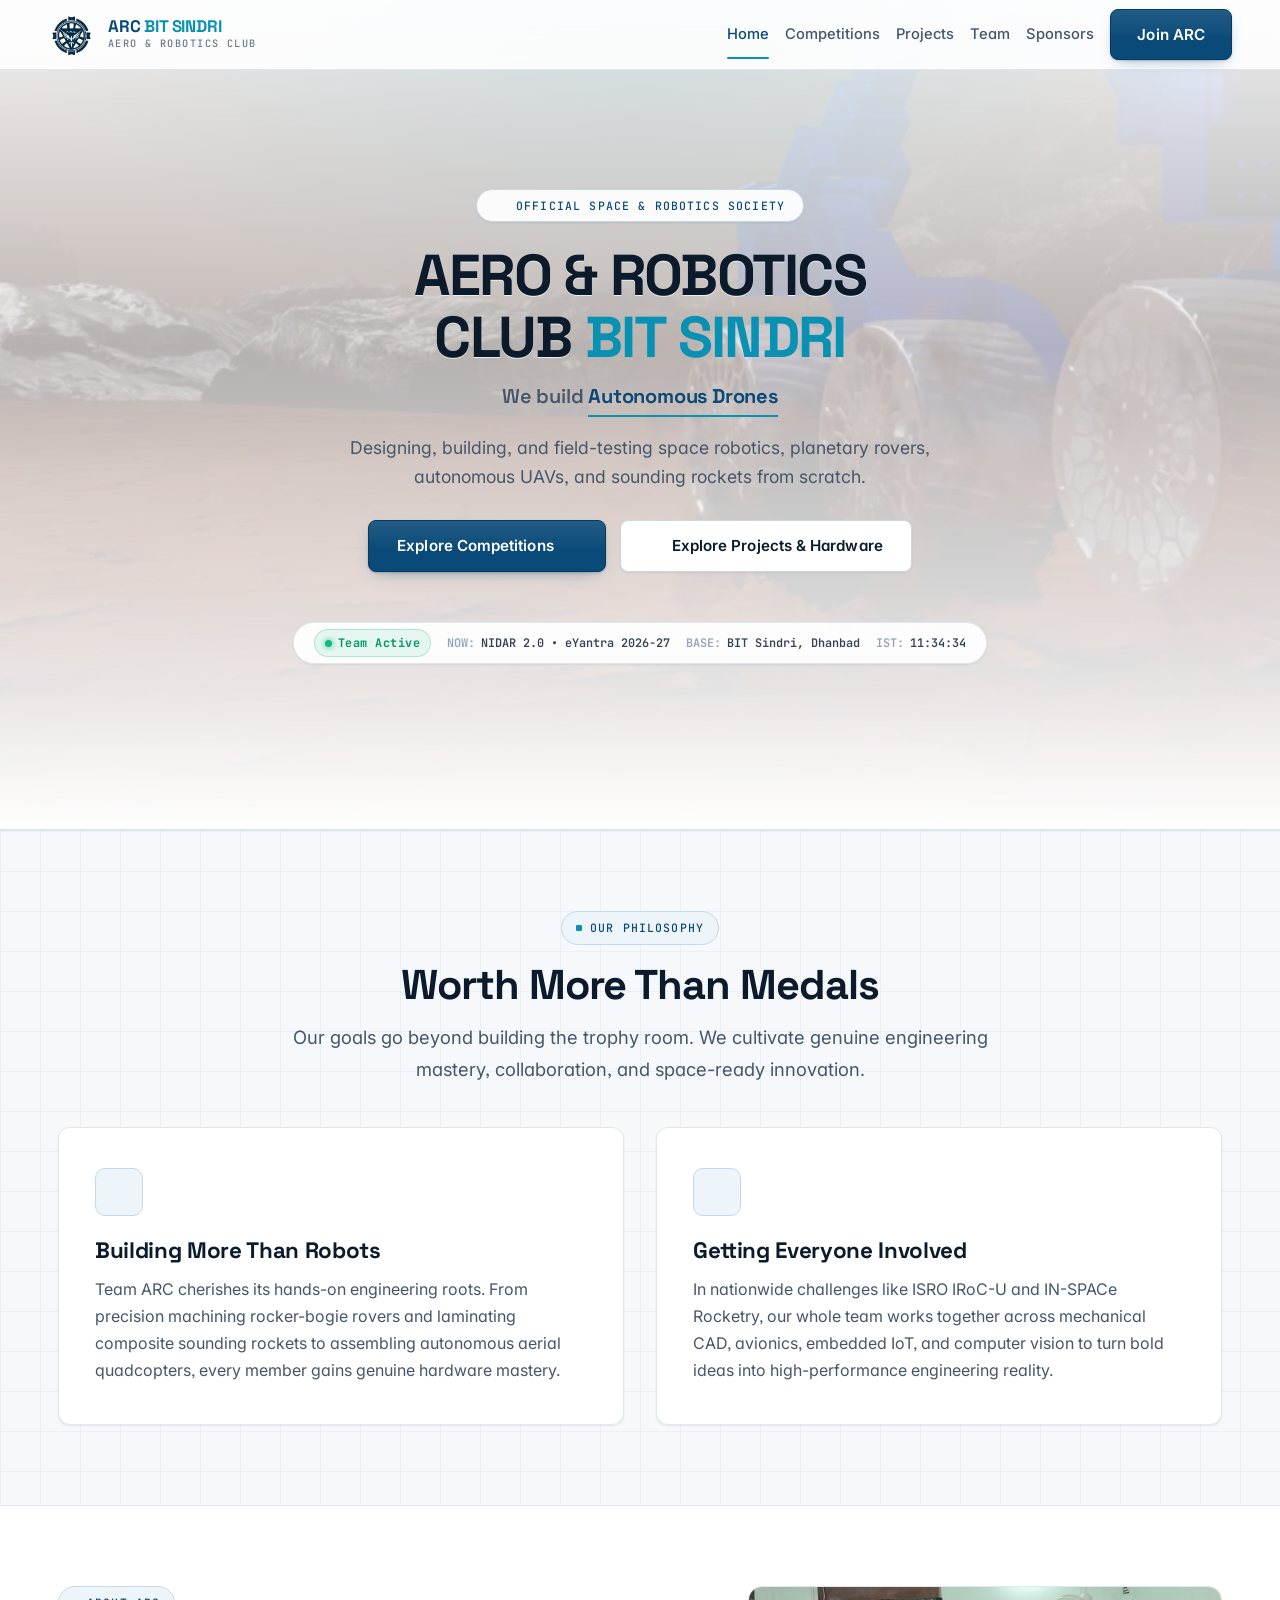
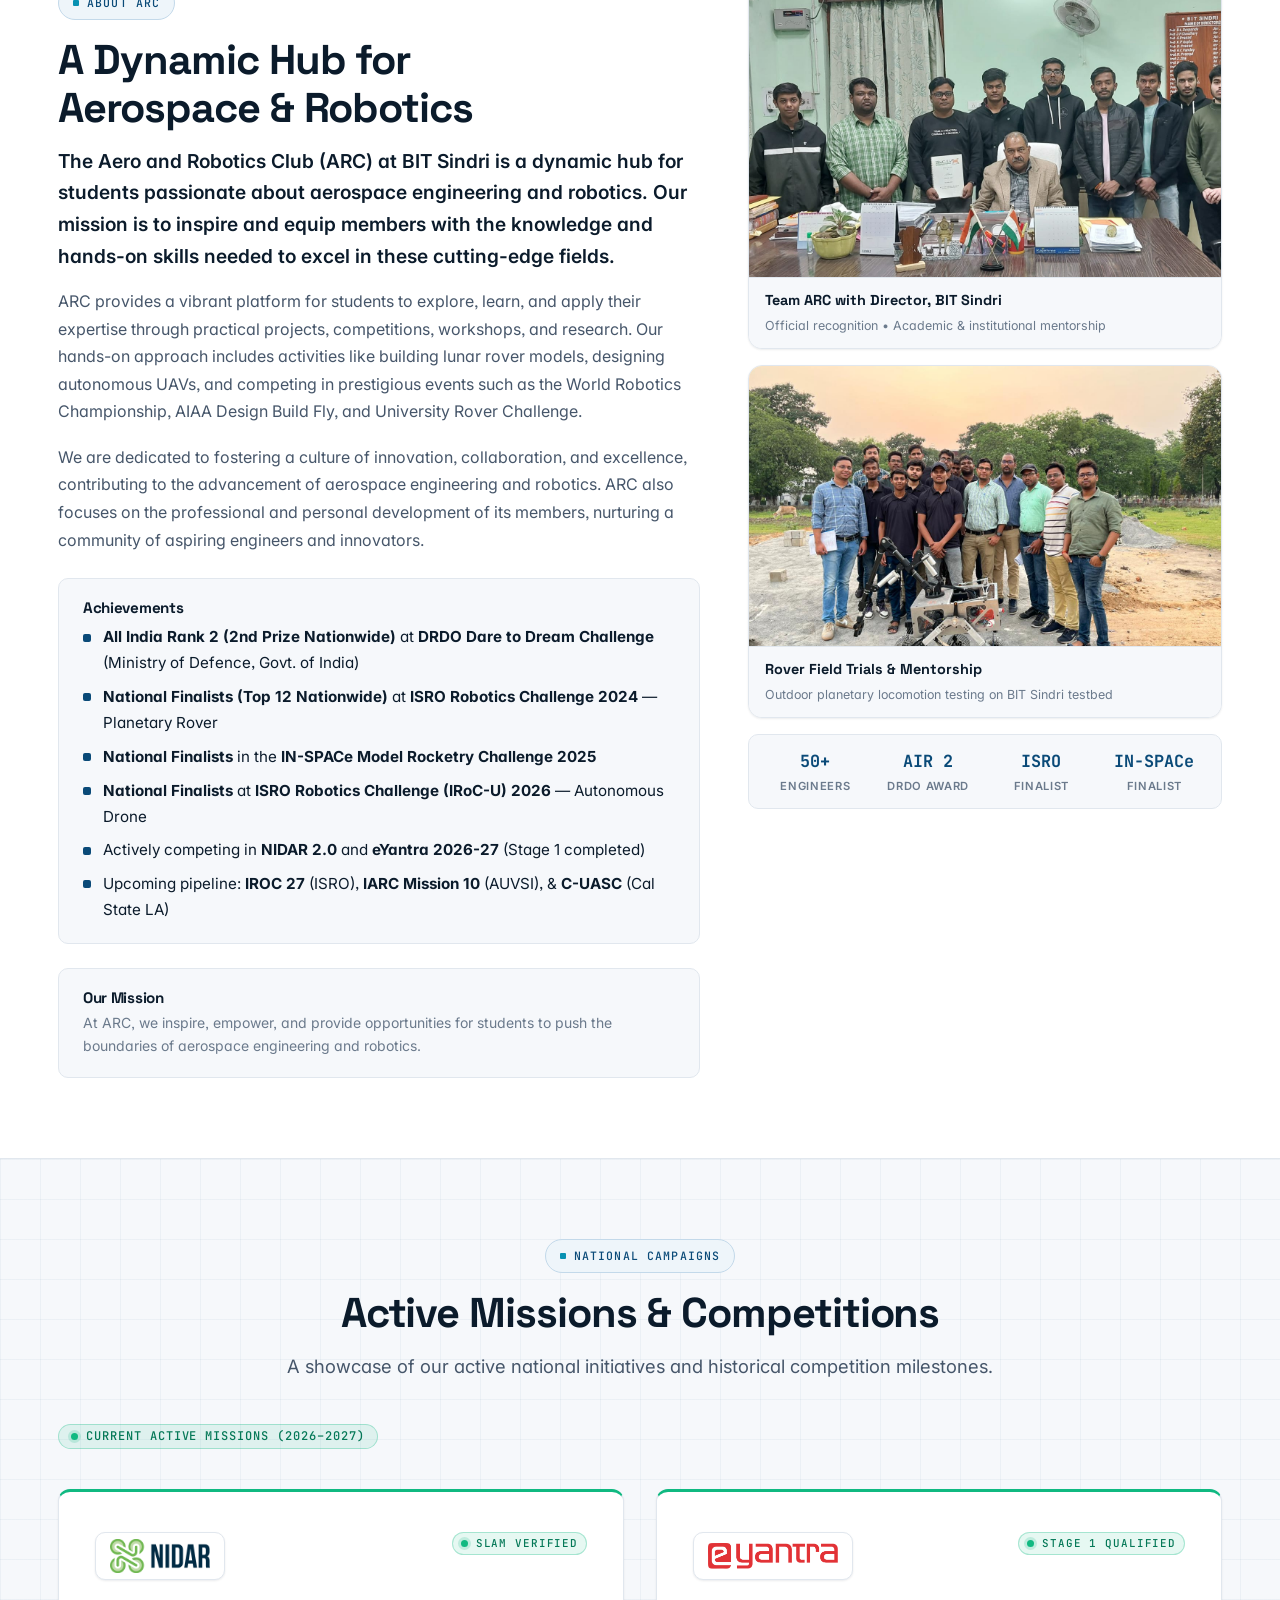
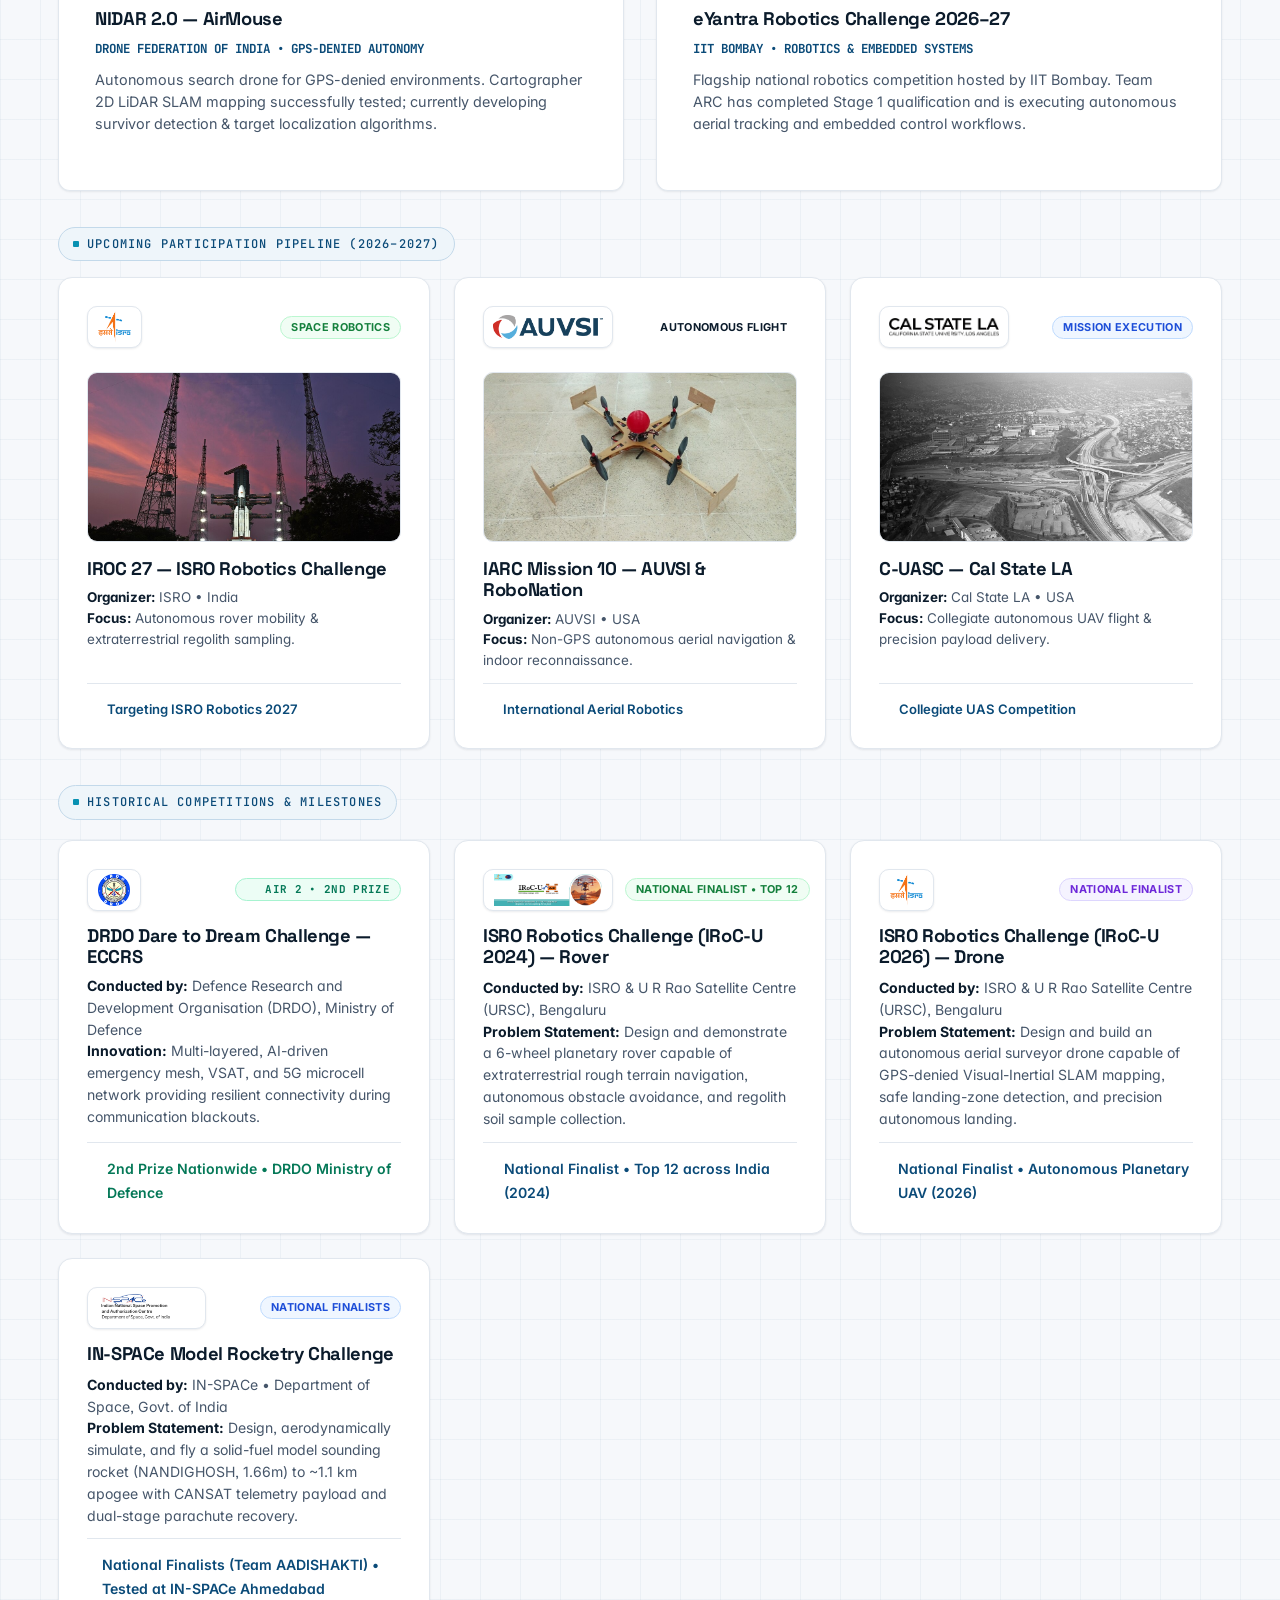
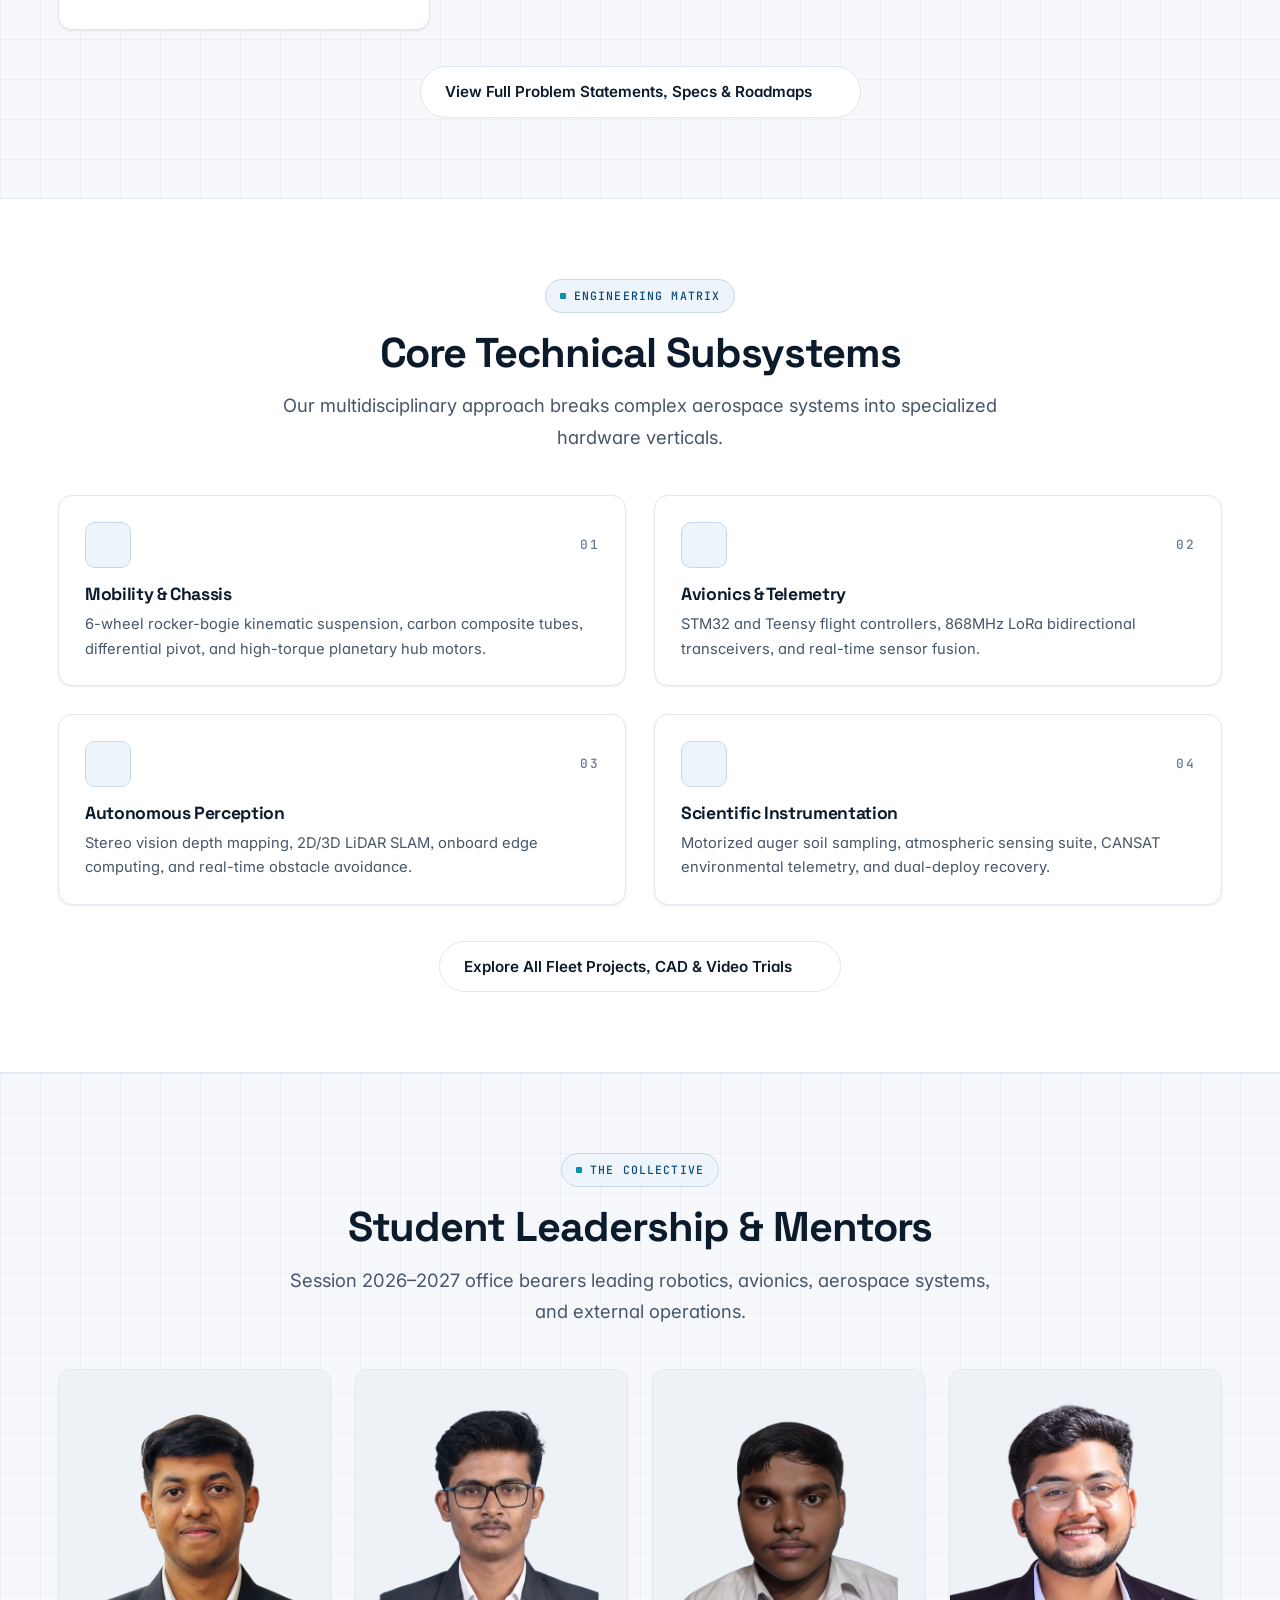
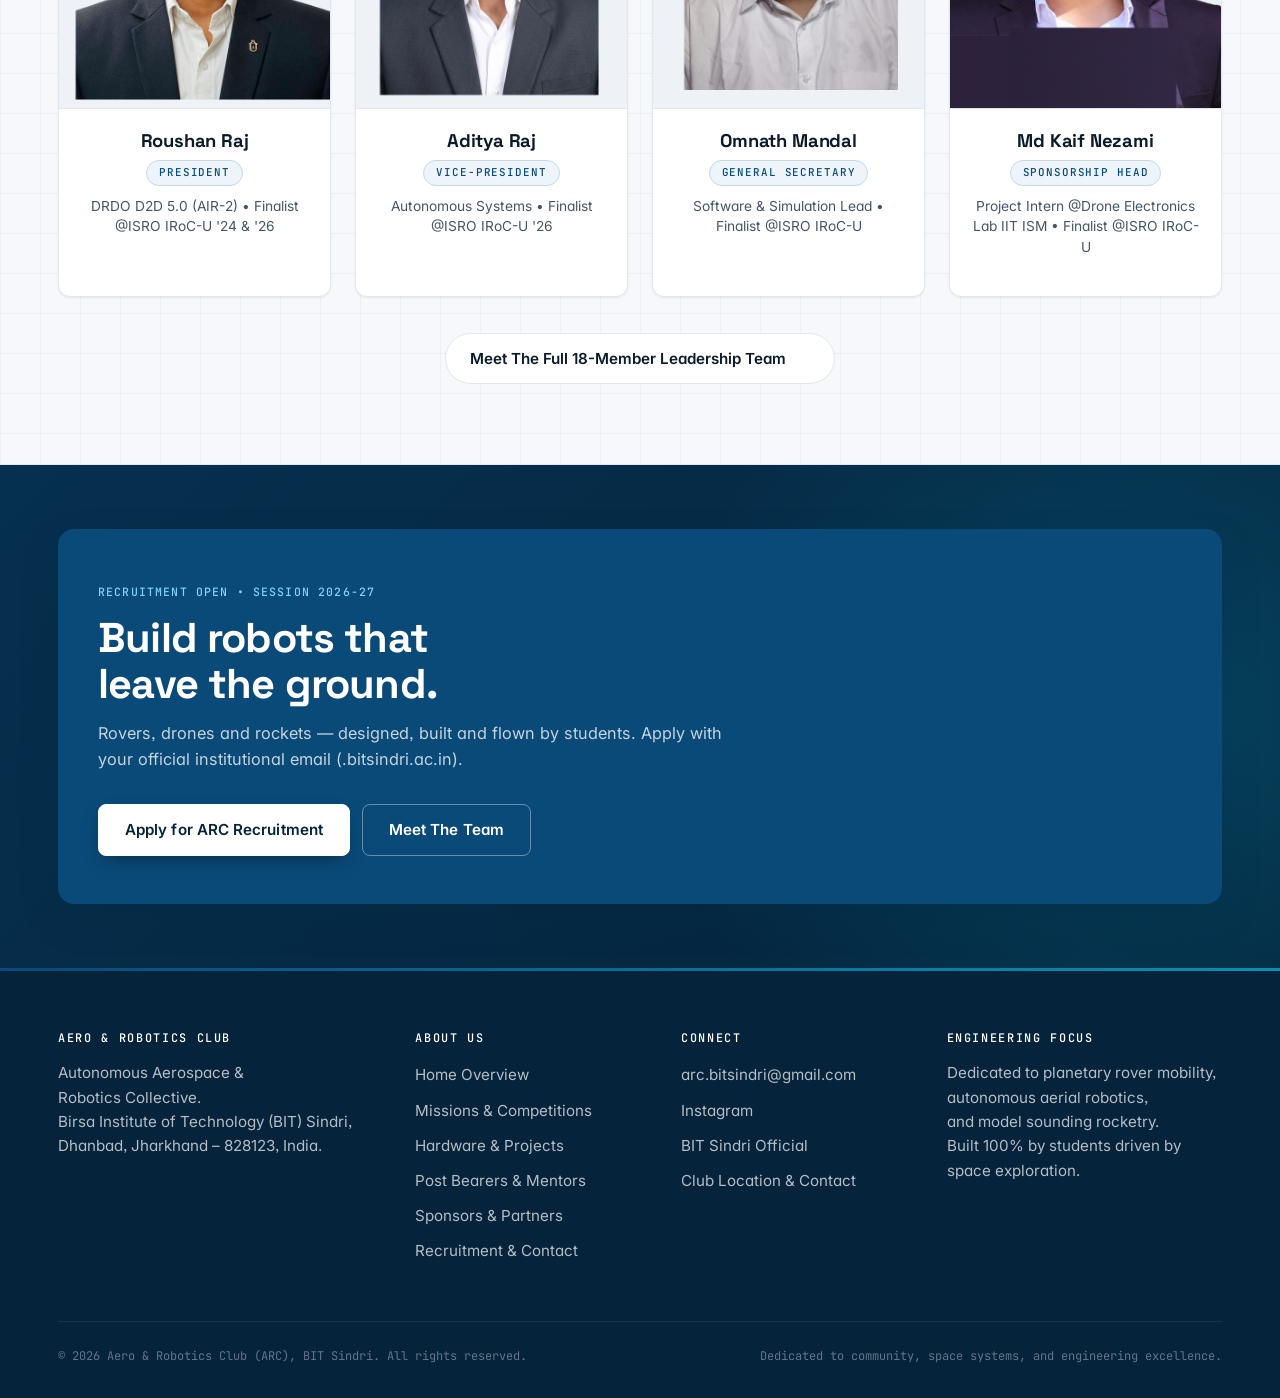
==== commit 06cea28f: "feat(competitions): separate IRoC-U 2024 (Rover) and IRoC-U 2026 (Autonomous Drone) as National Fina" ====
--- a/index.html
+++ b/index.html
@@ -154,9 +154,9 @@
             <h4>Achievements</h4>
             <ul class="ach-list">
               <li><strong>All India Rank 2 (2nd Prize Nationwide)</strong> at <strong>DRDO Dare to Dream Challenge</strong> (Ministry of Defence, Govt. of India)</li>
-              <li><strong>Top 12</strong> teams nationwide at <strong>ISRO Robotics Challenge 2024</strong></li>
-              <li>Finalists in the <strong>IN-SPACe Model Rocketry Challenge 2025</strong></li>
-              <li>Semi-Finalists at <strong>ISRO Robotics Challenge (IRoC-U) 2026</strong></li>
+              <li><strong>National Finalists (Top 12 Nationwide)</strong> at <strong>ISRO Robotics Challenge 2024</strong> &mdash; Planetary Rover</li>
+              <li><strong>National Finalists</strong> in the <strong>IN-SPACe Model Rocketry Challenge 2025</strong></li>
+              <li><strong>National Finalists</strong> at <strong>ISRO Robotics Challenge (IRoC-U) 2026</strong> &mdash; Autonomous Drone</li>
               <li>Actively competing in <strong>NIDAR 2.0</strong> and <strong>eYantra 2026-27</strong> (Stage 1 completed)</li>
               <li>Upcoming pipeline: <strong>IROC 27</strong> (ISRO), <strong>IARC Mission 10</strong> (AUVSI), &amp; <strong>C-UASC</strong> (Cal State LA)</li>
             </ul>
@@ -196,7 +196,7 @@
             </div>
             <div class="quick-stat-item">
               <strong>ISRO</strong>
-              <span>Semi-Final</span>
+              <span>Finalist</span>
             </div>
             <div class="quick-stat-item">
               <strong>IN-SPACe</strong>
@@ -370,26 +370,51 @@
             </div>
           </div>
 
-          <!-- ISRO IRoC-U -->
+          <!-- ISRO IRoC-U 2024 (Planetary Rover) -->
           <div class="past-comp-card">
-            <div class="mission-logo-badge">
-              <img src="assets/images/logos/isro.png" alt="ISRO Logo">
-            </div>
-            <h4 style="font-size:1.15rem; margin-bottom:10px;">ISRO Robotics Challenge (IRoC-U)</h4>
+            <div class="card-header-row">
+              <div class="mission-logo-badge">
+                <img src="assets/images/logos/isro.png" alt="ISRO IRoC-U Logo">
+              </div>
+              <span class="comp-status-badge rover">NATIONAL FINALIST &bull; TOP 12</span>
+            </div>
+            <h4 style="font-size:1.15rem; margin-bottom:10px;">ISRO Robotics Challenge (IRoC-U 2024) &mdash; Rover</h4>
             <div class="past-comp-meta">
               <strong>Conducted by:</strong> ISRO &amp; U R Rao Satellite Centre (URSC), Bengaluru<br>
-              <strong>Problem Statement:</strong> Design and demonstrate a 6-wheel planetary rover capable of extra-terrestrial rough terrain navigation, autonomous obstacle avoidance, and regolith soil sample collection.
+              <strong>Problem Statement:</strong> Design and demonstrate a 6-wheel planetary rover capable of extraterrestrial rough terrain navigation, autonomous obstacle avoidance, and regolith soil sample collection.
             </div>
             <div class="past-comp-result">
               <i data-lucide="award" style="width:16px;height:16px;color:#eab308;"></i>
-              <span>Top 12 across India (2024) &bull; National Semi-Finalist (2026)</span>
+              <span>National Finalist &bull; Top 12 across India (2024)</span>
+            </div>
+          </div>
+
+          <!-- ISRO IRoC-U 2026 (Autonomous Drone) -->
+          <div class="past-comp-card">
+            <div class="card-header-row">
+              <div class="mission-logo-badge">
+                <img src="assets/images/logos/isro_official_transparent.png" alt="ISRO Logo">
+              </div>
+              <span class="comp-status-badge drone">NATIONAL FINALIST</span>
+            </div>
+            <h4 style="font-size:1.15rem; margin-bottom:10px;">ISRO Robotics Challenge (IRoC-U 2026) &mdash; Drone</h4>
+            <div class="past-comp-meta">
+              <strong>Conducted by:</strong> ISRO &amp; U R Rao Satellite Centre (URSC), Bengaluru<br>
+              <strong>Problem Statement:</strong> Design and build an autonomous aerial surveyor drone capable of GPS-denied Visual-Inertial SLAM mapping, safe landing-zone detection, and precision autonomous landing.
+            </div>
+            <div class="past-comp-result">
+              <i data-lucide="award" style="width:16px;height:16px;color:#eab308;"></i>
+              <span>National Finalist &bull; Autonomous Planetary UAV (2026)</span>
             </div>
           </div>
 
           <!-- IN-SPACe Rocketry -->
           <div class="past-comp-card">
-            <div class="mission-logo-badge">
-              <img src="assets/images/logos/inspace.png" alt="IN-SPACe Logo">
+            <div class="card-header-row">
+              <div class="mission-logo-badge">
+                <img src="assets/images/logos/inspace.png" alt="IN-SPACe Logo">
+              </div>
+              <span class="comp-status-badge rocket">NATIONAL FINALISTS</span>
             </div>
             <h4 style="font-size:1.15rem; margin-bottom:10px;">IN-SPACe Model Rocketry Challenge</h4>
             <div class="past-comp-meta">
@@ -488,7 +513,7 @@
           </div>
           <div class="member-name">Roushan Raj</div>
           <div class="member-role">President</div>
-          <div class="member-role-detail">DRDO D2D 5.0 (AIR-2) &bull; Semi-Finalist @ISRO IRoC-U '24 &amp; '26</div>
+          <div class="member-role-detail">DRDO D2D 5.0 (AIR-2) &bull; Finalist @ISRO IRoC-U '24 &amp; '26</div>
         </div>
 
         <!-- 2. Aditya Raj -->
@@ -498,7 +523,7 @@
           </div>
           <div class="member-name">Aditya Raj</div>
           <div class="member-role">Vice-President</div>
-          <div class="member-role-detail">Autonomous Systems &bull; Semi-Finalist @ISRO IRoC-U '26</div>
+          <div class="member-role-detail">Autonomous Systems &bull; Finalist @ISRO IRoC-U '26</div>
         </div>
 
         <!-- 3. Omnath Mandal -->
@@ -508,7 +533,7 @@
           </div>
           <div class="member-name">Omnath Mandal</div>
           <div class="member-role">General Secretary</div>
-          <div class="member-role-detail">Software &amp; Simulation Lead &bull; Semi-Finalist @ISRO IRoC-U</div>
+          <div class="member-role-detail">Software &amp; Simulation Lead &bull; Finalist @ISRO IRoC-U</div>
         </div>
 
         <!-- 4. Kaif Nezami -->
@@ -518,7 +543,7 @@
           </div>
           <div class="member-name">Md Kaif Nezami</div>
           <div class="member-role">Sponsorship Head</div>
-          <div class="member-role-detail">Project Intern @Drone Electronics Lab IIT ISM &bull; Semi-Finalist @ISRO IRoC-U</div>
+          <div class="member-role-detail">Project Intern @Drone Electronics Lab IIT ISM &bull; Finalist @ISRO IRoC-U</div>
         </div>
 
       </div>
